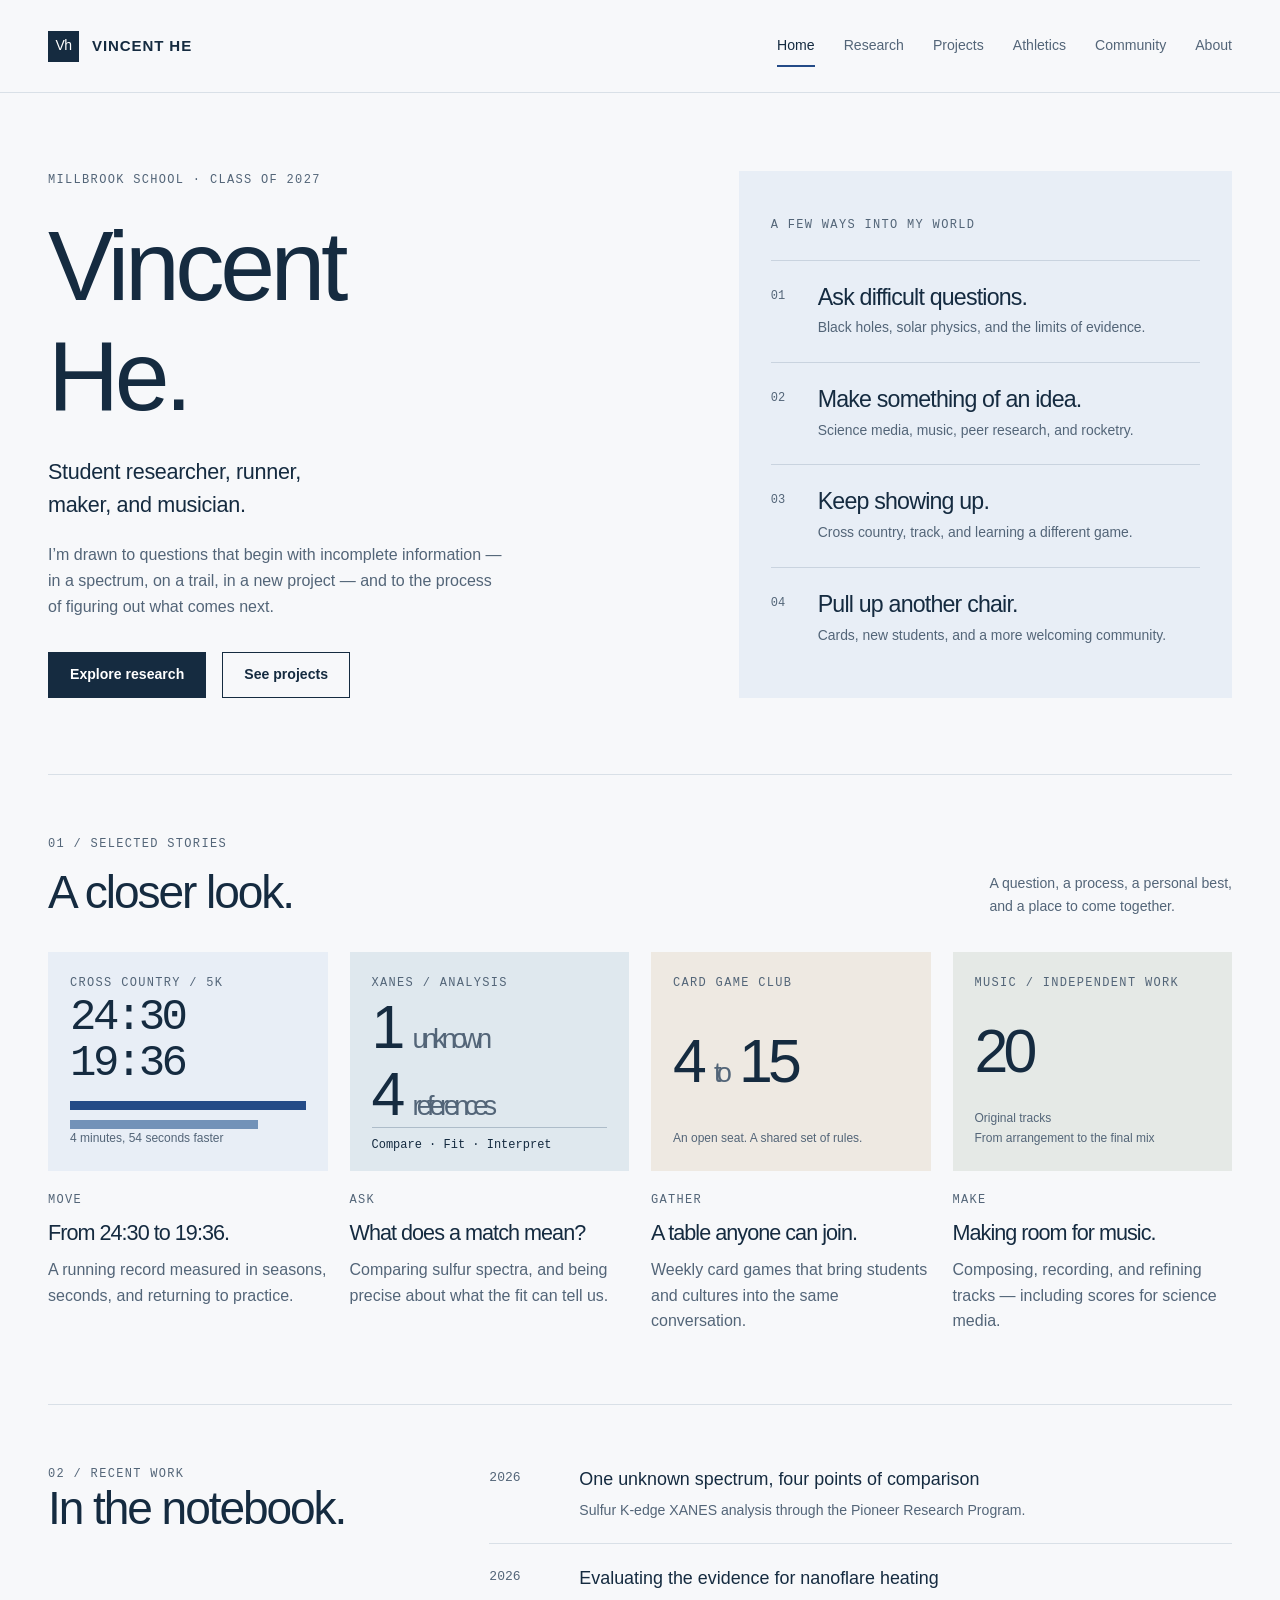
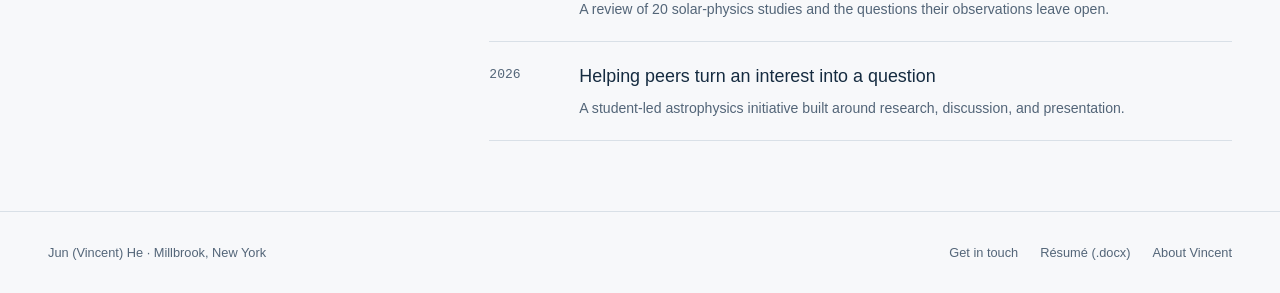
==== index.html @ 15435266 "Publish Vincent He personal website" ====
<!doctype html>
<html lang="en"><head><meta charset="utf-8"><meta name="viewport" content="width=device-width,initial-scale=1"><title>Vincent He — Research, Projects &amp; Life</title><meta name="description" content="Student researcher, runner, maker, and musician at Millbrook School. Explore Vincent He’s research, projects, athletics, and community."><meta name="theme-color" content="#152b40"><meta property="og:type" content="website"><meta property="og:title" content="Vincent He — Research, Projects &amp; Life"><meta property="og:description" content="Student researcher, runner, maker, and musician at Millbrook School. Explore Vincent He’s research, projects, athletics, and community."><meta name="twitter:card" content="summary"><meta name="twitter:title" content="Vincent He — Research, Projects &amp; Life"><meta name="twitter:description" content="Student researcher, runner, maker, and musician at Millbrook School. Explore Vincent He’s research, projects, athletics, and community."><link rel="icon" type="image/svg+xml" href="data:image/svg+xml,%3Csvg xmlns='http://www.w3.org/2000/svg' viewBox='0 0 32 32'%3E%3Crect width='32' height='32' fill='%23152b40'/%3E%3Cpath d='M7 8l9 17 9-17h-4l-5 10-5-10z' fill='%23fff'/%3E%3C/svg%3E"><link rel="stylesheet" href="assets/style.css"><script src="assets/main.js" defer></script></head>
<body><a class="skip" href="#main">Skip to content</a><header class="site-header"><div class="wrap header-inner"><a class="brand" href="index.html" aria-label="Vincent He home"><span class="brand-mark" aria-hidden="true">Vh</span>VINCENT HE</a><button class="menu-toggle" aria-expanded="false" aria-controls="navigation">Menu</button><nav id="navigation" class="nav" aria-label="Main navigation"><a href="index.html" aria-current="page">Home</a><a href="research.html">Research</a><a href="projects.html">Projects</a><a href="athletics.html">Athletics</a><a href="community.html">Community</a><a href="about.html">About</a></nav></div></header>
<main id="main" class="wrap"><section class="hero"><div><p class="eyebrow">Millbrook School · Class of 2027</p><h1>Vincent <span>He.</span></h1><p class="intro"><strong>Student researcher, runner,<br>maker, and musician.</strong></p><p class="hero-note">I’m drawn to questions that begin with incomplete information — in a spectrum, on a trail, in a new project — and to the process of figuring out what comes next.</p><div class="actions"><a class="button primary" href="research.html">Explore research</a><a class="button secondary" href="projects.html">See projects</a></div></div><div class="field-index"><p class="eyebrow">A few ways into my world</p><a class="index-row" href="research.html"><span class="index-number">01</span><div><div class="index-title">Ask difficult questions.</div><p class="index-sub">Black holes, solar physics, and the limits of evidence.</p></div></a><a class="index-row" href="projects.html"><span class="index-number">02</span><div><div class="index-title">Make something of an idea.</div><p class="index-sub">Science media, music, peer research, and rocketry.</p></div></a><a class="index-row" href="athletics.html"><span class="index-number">03</span><div><div class="index-title">Keep showing up.</div><p class="index-sub">Cross country, track, and learning a different game.</p></div></a><a class="index-row" href="community.html"><span class="index-number">04</span><div><div class="index-title">Pull up another chair.</div><p class="index-sub">Cards, new students, and a more welcoming community.</p></div></a></div></section>

<section class="section"><div class="section-head"><div><p class="eyebrow">01 / Selected stories</p><h2>A closer look.</h2></div><p class="section-note">A question, a process, a personal best,<br>and a place to come together.</p></div>
<div class="stories">
<a class="story" href="athletics.html#cross-country"><div class="story-art" aria-hidden="true"><p class="eyebrow">Cross country / 5K</p><div><div class="big">24:30<br>19:36</div><div class="mini-bars"><div></div><div></div></div></div><span class="small">4 minutes, 54 seconds faster</span></div><p class="eyebrow">Move</p><h3>From 24:30 to 19:36.</h3><p>A running record measured in seasons, seconds, and returning to practice.</p></a>
<a class="story" href="research-xanes.html"><div class="story-art" aria-hidden="true"><p class="eyebrow">XANES / Analysis</p><div class="fraction">1 <span>unknown</span><br>4 <span>references</span></div><span class="artifact-tag">Compare · Fit · Interpret</span></div><p class="eyebrow">Ask</p><h3>What does a match mean?</h3><p>Comparing sulfur spectra, and being precise about what the fit can tell us.</p></a>
<a class="story" href="community.html#card-club"><div class="story-art" aria-hidden="true"><p class="eyebrow">Card game club</p><div class="fraction">4 <span>to</span> 15</div><span class="small">An open seat. A shared set of rules.</span></div><p class="eyebrow">Gather</p><h3>A table anyone can join.</h3><p>Weekly card games that bring students and cultures into the same conversation.</p></a>
<a class="story" href="projects.html#music"><div class="story-art" aria-hidden="true"><p class="eyebrow">Music / Independent work</p><div class="fraction">20</div><span class="small">Original tracks<br>From arrangement to the final mix</span></div><p class="eyebrow">Make</p><h3>Making room for music.</h3><p>Composing, recording, and refining tracks — including scores for science media.</p></a></div></section>

<section class="section notes"><div><p class="eyebrow">02 / Recent work</p><h2>In the notebook.</h2></div>
<div class="note-list"><div class="note-row"><time>2026</time><div><a href="research-xanes.html">One unknown spectrum, four points of comparison</a><p>Sulfur K-edge XANES analysis through the Pioneer Research Program.</p></div></div><div class="note-row"><time>2026</time><div><a href="research-solar.html">Evaluating the evidence for nanoflare heating</a><p>A review of 20 solar-physics studies and the questions their observations leave open.</p></div></div><div class="note-row"><time>2026</time><div><a href="projects.html#research-lab">Helping peers turn an interest into a question</a><p>A student-led astrophysics initiative built around research, discussion, and presentation.</p></div></div></div></section>
</main><footer class="site-footer"><div class="wrap footer-inner"><span>Jun (Vincent) He · Millbrook, New York</span><div class="footer-links"><a href="mailto:vincenthejun@gmail.com">Get in touch</a><a href="assets/vincent-he-resume.docx" download>Résumé (.docx)</a><a href="about.html">About Vincent</a></div></div></footer></body></html>
---- assets/style.css ----
@charset "UTF-8";
:root{--paper:#f7f8fa;--white:#fff;--ink:#152b40;--muted:#536578;--line:#d9e0e7;--blue:#244b87;--tint:#e8eef6;--accent:#ac5a35;--sans:Inter,-apple-system,BlinkMacSystemFont,"Segoe UI",sans-serif;--mono:"SFMono-Regular",Consolas,"Liberation Mono",monospace}
*{box-sizing:border-box}html{scroll-behavior:smooth;scroll-padding-top:100px}body{margin:0;background:var(--paper);color:var(--ink);font-family:var(--sans);font-size:16px;line-height:1.65;-webkit-font-smoothing:antialiased}a{color:inherit;text-underline-offset:5px}a:hover{color:var(--blue)}button{font:inherit}a,button{-webkit-tap-highlight-color:transparent}a:focus-visible,button:focus-visible,summary:focus-visible{outline:3px solid #326abe;outline-offset:5px}h1,h2,h3,p{margin:0}h1,h2,h3{line-height:1.12;font-weight:500;letter-spacing:-.045em}h1{font-size:clamp(3.4rem,7.7vw,7.1rem)}h2{font-size:clamp(2rem,3.6vw,3.4rem)}h3{font-size:1.6rem;line-height:1.25}p+p{margin-top:1.2rem}img,svg{max-width:100%}::selection{background:#c8daf0}.wrap{width:min(1240px,calc(100% - 96px));margin:auto}.skip{position:absolute;top:-70px;left:20px;z-index:20;background:white;padding:12px}.skip:focus{top:10px}.site-header{border-bottom:1px solid var(--line);background:var(--paper);position:relative;z-index:10}.header-inner{display:flex;align-items:center;justify-content:space-between;min-height:92px;gap:30px}.brand{text-decoration:none;display:flex;align-items:center;gap:13px;font-weight:650;font-size:.94rem;letter-spacing:.06em}.brand-mark{height:31px;width:31px;display:grid;place-items:center;color:white;background:var(--ink);font-size:14px;letter-spacing:-.04em;font-weight:500}.nav{display:flex;align-items:center;gap:29px}.nav a{text-decoration:none;font-size:.88rem;color:var(--muted);padding:10px 0;position:relative}.nav a[aria-current=page]{color:var(--ink)}.nav a[aria-current=page]:after{content:"";position:absolute;left:0;right:0;bottom:1px;height:2px;background:var(--blue)}.menu-toggle{display:none;padding:8px 14px;background:transparent;border:1px solid var(--line);border-radius:0}.eyebrow{font-family:var(--mono);font-size:.75rem;letter-spacing:.11em;text-transform:uppercase;color:var(--muted);line-height:1.5}.hero{display:grid;grid-template-columns:1.23fr 1fr;gap:84px;padding:78px 0 76px;align-items:center}.hero h1{margin:22px 0 23px}.hero h1 span{display:block}.hero .intro{font-size:1.35rem;line-height:1.55;max-width:470px;color:var(--muted);letter-spacing:-.015em}.hero .intro strong{color:var(--ink);font-weight:500}.hero-note{max-width:455px;margin-top:20px;color:var(--muted)}.actions{display:flex;flex-wrap:wrap;align-items:center;gap:16px;margin-top:31px}.button{display:inline-flex;align-items:center;justify-content:center;min-height:46px;padding:10px 21px;text-decoration:none;font-size:.88rem;font-weight:550;border:1px solid var(--ink);transition:background .18s,color .18s}.button.primary{background:var(--ink);color:white}.button.primary:hover{background:var(--blue);border-color:var(--blue)}.button.secondary:hover{background:var(--tint)}.field-index{background:var(--tint);padding:28px 32px 12px;align-self:stretch;display:flex;flex-direction:column;justify-content:center;position:relative}.field-index>.eyebrow{margin-bottom:26px}.index-row{display:grid;grid-template-columns:30px 1fr;gap:17px;padding:23px 0;border-top:1px solid #c9d3df;text-decoration:none}.index-number{font:12px var(--mono);padding-top:5px;color:var(--muted)}.index-title{font-size:1.45rem;letter-spacing:-.035em;line-height:1.2}.index-sub{font-size:.87rem;line-height:1.55;margin-top:6px;color:var(--muted)}.index-row:hover .index-title{text-decoration:underline;text-underline-offset:5px}.section{padding:60px 0 70px;border-top:1px solid var(--line)}.section-head{display:flex;justify-content:space-between;gap:32px;align-items:end;margin-bottom:34px}.section-head .eyebrow{margin-bottom:14px}.section-note{font-size:.88rem;max-width:275px;color:var(--muted)}.stories{display:grid;grid-template-columns:repeat(4,1fr);gap:22px}.story{text-decoration:none}.story-art{background:var(--tint);aspect-ratio:1.28;display:flex;flex-direction:column;justify-content:space-between;padding:22px;margin-bottom:20px;overflow:hidden}.story:nth-child(2) .story-art{background:#dfe8ee}.story:nth-child(3) .story-art{background:#eee9e2}.story:nth-child(4) .story-art{background:#e5e9e6}.story .eyebrow{font-size:.75rem}.story h3{font-size:1.35rem;margin:10px 0}.story p{font-size:1rem;color:var(--muted);line-height:1.6}.story:hover h3{text-decoration:underline;text-underline-offset:5px}.story-art .big{font-family:var(--mono);font-size:2.75rem;line-height:1.05;letter-spacing:-.08em}.story-art .small{font-size:.75rem;color:var(--muted)}.mini-bars{display:grid;gap:10px;font:12px var(--mono);margin-top:14px}.mini-bars div{background:var(--blue);height:9px}.mini-bars div:last-child{background:#7292b8;width:80%}.signal-labels{display:flex;justify-content:space-between;font:11px var(--mono)}.signal-line{height:64px;margin:10px 0;display:flex;align-items:center;justify-content:space-between;gap:10px}.signal-line span{width:14px;background:#90a8bd;height:22px}.signal-line span:nth-child(2){height:43px}.signal-line span:nth-child(3){height:64px;background:var(--blue)}.signal-line span:nth-child(4){height:35px}.signal-line span:nth-child(5){height:15px}.artifact-tag{font:12px var(--mono);border-top:1px solid #adbcc9;padding-top:10px}.story-art .fraction{font-size:3.8rem;line-height:1.1;letter-spacing:-.08em}.story-art .fraction span{font-size:1.7rem;color:var(--muted)}.notes{display:grid;grid-template-columns:1fr 2fr;gap:70px}.note-list{display:grid}.note-row{display:grid;grid-template-columns:70px 1fr;gap:20px;padding:20px 0;border-bottom:1px solid var(--line)}.note-row:first-child{padding-top:0}.note-row time{font:13px var(--mono);color:var(--muted);padding-top:5px}.note-row a{text-decoration:none;font-size:1.12rem}.note-row a:hover{text-decoration:underline}.note-row p{font-size:.88rem;color:var(--muted);margin-top:5px}.site-footer{border-top:1px solid var(--line);padding:30px 0}.footer-inner{display:flex;justify-content:space-between;gap:20px;align-items:center;font-size:.8rem;color:var(--muted)}.footer-inner a{text-decoration:none}.footer-links{display:flex;gap:22px}.page-hero{padding:74px 0 57px;max-width:920px}.page-hero h1{font-size:clamp(3rem,6vw,5.75rem);margin:18px 0 25px}.page-hero .lead{font-size:1.3rem;line-height:1.6;color:var(--muted);max-width:760px}.lead a{color:var(--ink)}.research-list{border-top:1px solid var(--line)}.research-item{display:grid;grid-template-columns:90px 1fr 290px;gap:25px;padding:44px 0;border-bottom:1px solid var(--line)}.research-item>.eyebrow{padding-top:7px}.research-item h2{font-size:2rem;line-height:1.2;margin:10px 0 15px}.research-item h2 a{text-decoration:none}.research-item h2 a:hover{text-decoration:underline}.research-item p{color:var(--muted);max-width:610px}.research-meta{background:var(--tint);padding:23px;display:flex;flex-direction:column;justify-content:space-between;gap:25px}.research-meta strong{font-size:1.7rem;font-weight:500;letter-spacing:-.04em}.research-meta p{font-size:.83rem;margin-top:5px}.text-link{font-size:.87rem;display:inline-block;margin-top:19px;font-weight:550}.label-row{display:flex;flex-wrap:wrap;gap:9px 18px;font:12px var(--mono);color:var(--muted)}.callout{padding:30px 0;display:grid;grid-template-columns:1fr 2fr;gap:70px}.callout p{color:var(--muted)}.page-bottom{padding:55px 0 70px}.project-section{display:grid;grid-template-columns:250px 1fr;gap:70px;padding:56px 0;border-top:1px solid var(--line)}.project-aside h2{font-size:2.25rem;line-height:1.15;margin-top:15px}.project-aside p{color:var(--muted);font-size:.86rem;margin-top:20px}.project-body>.lead{font-size:1.2rem;color:var(--muted);line-height:1.6;max-width:740px}.stats{display:grid;grid-template-columns:repeat(3,1fr);gap:25px;margin:34px 0}.stat{border-top:1px solid var(--line);padding-top:20px}.stat strong{font:2.6rem var(--mono);letter-spacing:-.07em;display:block;line-height:1.2}.stat span{display:block;color:var(--muted);font-size:.84rem;margin-top:9px}.content-grid{display:grid;grid-template-columns:1fr 1fr;gap:28px;margin-top:30px}.content-block{padding-top:23px;border-top:1px solid var(--line)}.content-block h3{font-size:1.2rem;margin-bottom:13px}.content-block p{color:var(--muted);font-size:1rem}.module-list{counter-reset:modules;display:grid;gap:0;margin:30px 0 0;padding:0;list-style:none}.module-list li{counter-increment:modules;display:flex;gap:24px;padding:17px 0;border-bottom:1px solid var(--line)}.module-list li:before{content:"0" counter(modules);font:12px var(--mono);color:var(--muted);padding-top:5px}.module-list span{font-size:.95rem}.athletics-feature{background:var(--tint);padding:38px;margin:35px 0}.performance-title{display:flex;justify-content:space-between;gap:25px;margin-bottom:34px}.performance-title .gain{font:1.2rem var(--mono);color:var(--blue)}.performance-row{display:grid;grid-template-columns:110px 1fr 85px;align-items:center;gap:20px;margin:25px 0}.performance-row .bar{height:31px;background:#9baec3}.performance-row:last-of-type .bar{background:var(--blue);width:80%}.performance-row strong{font:1.4rem var(--mono)}.performance-row span{font-size:.84rem;color:var(--muted)}.chart-caption{font-size:.8rem;color:var(--muted);margin-top:27px}.milestones{display:grid;grid-template-columns:1fr 1fr;gap:40px;margin-top:28px}.milestones h3{font-size:1.1rem;margin-bottom:10px}.milestones p{color:var(--muted);font-size:1rem}.wide-number{font:4.4rem var(--mono);letter-spacing:-.08em;margin:30px 0 5px;line-height:1.1}.wide-number small{font:1rem var(--sans);letter-spacing:0;color:var(--muted)}.about-layout{display:grid;grid-template-columns:1.6fr 1fr;gap:90px;padding-bottom:65px}.about-text{font-size:1.15rem;line-height:1.8}.about-aside{background:var(--tint);padding:32px;align-self:start}.about-aside h2{font-size:1.5rem;margin:15px 0 22px}.about-aside p{font-size:.9rem;color:var(--muted)}.about-aside a{overflow-wrap:anywhere}.about-aside .button{margin-top:20px}.learning-grid{display:grid;grid-template-columns:1fr 1fr;gap:70px;margin-top:30px}.learning-grid h3{font-size:1.4rem;margin:12px 0}.learning-grid p{color:var(--muted)}.breadcrumbs{display:flex;gap:10px;color:var(--muted);font-size:.85rem;margin-bottom:28px}.detail-hero{padding:48px 0 44px}.detail-hero h1{font-size:clamp(2.8rem,5.4vw,4.9rem);max-width:1000px;margin:22px 0}.detail-hero .lead{font-size:1.3rem;max-width:820px;line-height:1.55;color:var(--muted)}.detail-layout{display:grid;grid-template-columns:220px 1fr;gap:80px;border-top:1px solid var(--line);padding:40px 0 65px}.detail-aside{align-self:start;position:sticky;top:35px}.detail-aside p{font-size:.84rem;color:var(--muted);margin:10px 0 28px}.detail-aside strong{font-weight:500;color:var(--ink)}.detail-section{padding:30px 0;border-bottom:1px solid var(--line)}.detail-section:first-child{padding-top:0}.detail-section h2{font-size:1.75rem;letter-spacing:-.03em;margin:10px 0 22px}.detail-section p,.detail-section li{color:var(--muted);font-size:1rem;line-height:1.75}.detail-section ul{padding-left:22px;margin-bottom:0}.detail-section li+li{margin-top:8px}.limitation{background:var(--tint);padding:28px;margin:30px 0}.limitation h2{font-size:1.6rem;margin:0 0 15px}.limitation p{color:var(--ink)}.workflow{display:grid;grid-template-columns:repeat(3,1fr);gap:1px;background:var(--line);border:1px solid var(--line);margin:28px 0 18px;list-style:none;padding:0;counter-reset:workflow}.workflow li{background:var(--paper);padding:22px;font-size:.9rem;counter-increment:workflow;min-height:120px;margin:0!important;line-height:1.5}.workflow li:before{content:"0" counter(workflow);font:12px var(--mono);display:block;margin-bottom:13px;color:var(--blue)}.diagram-caption{font-size:.8rem!important;color:var(--muted)}.comparison{width:100%;border-collapse:collapse;margin:24px 0;text-align:left}.comparison th,.comparison td{font-size:.9rem;line-height:1.65;padding:17px 16px;border-bottom:1px solid var(--line);vertical-align:top}.comparison th{font-weight:550;background:var(--tint);color:var(--ink)}.comparison td{color:var(--muted)}.comparison th:first-child,.comparison td:first-child{width:30%}.acceptance{font-size:.85rem!important;margin-top:19px;color:var(--muted)}.next-links{display:flex;flex-wrap:wrap;gap:25px;justify-content:space-between;padding:25px 0 0}.next-links a{font-size:.85rem}.error-page{padding:110px 0;min-height:60vh}.error-page h1{margin:20px 0}.error-page p{color:var(--muted)}
@media(min-width:1450px){.hero{gap:120px}}
@media(max-width:1050px){.wrap{width:calc(100% - 64px)}.nav{gap:18px}.hero{gap:40px}.field-index{padding:23px 25px 7px}.research-item{grid-template-columns:45px 1fr 220px}.project-section{grid-template-columns:210px 1fr;gap:40px}.story-art{padding:17px}.story-art .big{font-size:2.2rem}.about-layout{gap:50px}.detail-layout{gap:45px}.story-art .fraction{font-size:3.2rem}}
@media(max-width:800px){.wrap{width:calc(100% - 44px)}.header-inner{min-height:76px;flex-wrap:wrap;gap:0}.menu-toggle{display:block}.nav{display:none;width:100%;padding:16px 0 23px;gap:5px 24px;flex-wrap:wrap}.nav.open{display:flex}.nav a{font-size:1rem}.hero{grid-template-columns:1fr;gap:40px;padding:48px 0}.hero h1 span{display:inline}.hero h1{font-size:clamp(4rem,11.8vw,6.4rem)}.hero .intro,.hero-note{max-width:610px}.field-index{padding:25px 28px 12px}.field-index>.eyebrow{margin-bottom:18px}.index-row{padding:20px 0}.stories{grid-template-columns:repeat(2,1fr);gap:35px 23px}.story-art{aspect-ratio:1.4;padding:23px}.story-art .big{font-size:3rem}.story-art .fraction{font-size:4rem}.section{padding:43px 0 48px}.notes,.callout{grid-template-columns:1fr;gap:30px}.research-item{grid-template-columns:40px 1fr}.research-meta{grid-column:2;flex-direction:row;align-items:center}.research-meta .text-link{margin-top:0}.page-hero{padding:48px 0 42px}.project-section{grid-template-columns:1fr;gap:30px;padding:42px 0}.project-aside h2{font-size:2.5rem}.project-aside p{margin-top:12px}.stats{gap:20px}.about-layout{grid-template-columns:1fr;gap:35px}.about-aside{max-width:600px;width:100%}.detail-layout{grid-template-columns:1fr;gap:20px}.detail-aside{position:static;display:grid;grid-template-columns:1fr 1fr;gap:25px}.detail-aside p{margin-bottom:0}.detail-aside .text-link{margin-top:10px}.learning-grid{gap:35px}.footer-inner{align-items:flex-start;flex-direction:column;gap:12px}.section-head{align-items:start}.section-note{max-width:210px}.workflow{grid-template-columns:repeat(2,1fr)}}
@media(max-width:480px){.wrap{width:calc(100% - 36px)}.hero h1{font-size:4.15rem;letter-spacing:-.065em;line-height:1.02}.hero .intro{font-size:1.18rem}.hero-note{font-size:.95rem}.actions{gap:11px}.button{padding:10px 15px}.section-head{flex-direction:column;gap:18px}.section-note{max-width:100%}.story-art{padding:18px;aspect-ratio:1.1}.story-art .big{font-size:2.1rem}.story-art .fraction{font-size:3rem}.story-art .fraction span{font-size:1.2rem}.stories{gap:30px 17px}.story h3{font-size:1.13rem}.story p{font-size:1rem}.story-art .eyebrow{font-size:.75rem}.story-art .small{font-size:.75rem}.artifact-tag{font-size:.75rem}.index-title{font-size:1.3rem}.research-item{grid-template-columns:1fr;gap:15px}.research-meta{grid-column:1}.research-item h2{font-size:1.75rem}.research-meta strong{font-size:1.5rem}.page-hero h1{font-size:3.15rem}.page-hero .lead{font-size:1.13rem}.stats{grid-template-columns:1fr 1fr;gap:22px}.stats .stat:last-child:nth-child(odd){grid-column:1 / -1}.stat strong{font-size:2.3rem}.content-grid,.milestones,.learning-grid{grid-template-columns:1fr;gap:24px}.athletics-feature{padding:24px 18px}.performance-title{flex-direction:column;gap:12px}.performance-row{grid-template-columns:58px 1fr 62px;gap:12px}.performance-row strong{font-size:1.15rem}.performance-row span{font-size:.75rem}.performance-row .bar{height:25px}.wide-number{font-size:3.6rem}.detail-hero h1{font-size:2.7rem}.detail-hero .lead{font-size:1.14rem}.detail-aside{grid-template-columns:1fr;gap:20px}.detail-aside p{margin-top:6px}.workflow li{padding:16px;min-height:120px;font-size:.85rem}.comparison th,.comparison td{padding:12px 10px;font-size:.82rem}.comparison th:first-child,.comparison td:first-child{width:35%}.note-row{grid-template-columns:50px 1fr}.about-text{font-size:1.06rem}.brand{font-size:.87rem}.field-index{padding:22px}.about-aside{padding:25px}.limitation{padding:22px}}
@media(prefers-reduced-motion:reduce){html{scroll-behavior:auto}*{transition:none!important}}
@media print{.site-header,.site-footer,.actions,.next-links,.menu-toggle,.skip{display:none!important}.wrap{width:100%;margin:0}.hero,.page-hero,.detail-hero{padding:0 0 20px}.detail-layout,.project-section,.about-layout{display:block}.detail-aside{position:static}.section,.project-section{break-inside:avoid}body{background:white;font-size:11pt}.story-art{max-height:130px}a{text-decoration:none}.detail-section{break-inside:avoid}}

@media(max-width:360px){.stories{grid-template-columns:1fr}.story-art{aspect-ratio:1.6}.story-art .big{font-size:2.6rem}.hero h1{font-size:3.7rem}.footer-links{gap:12px;flex-wrap:wrap}}
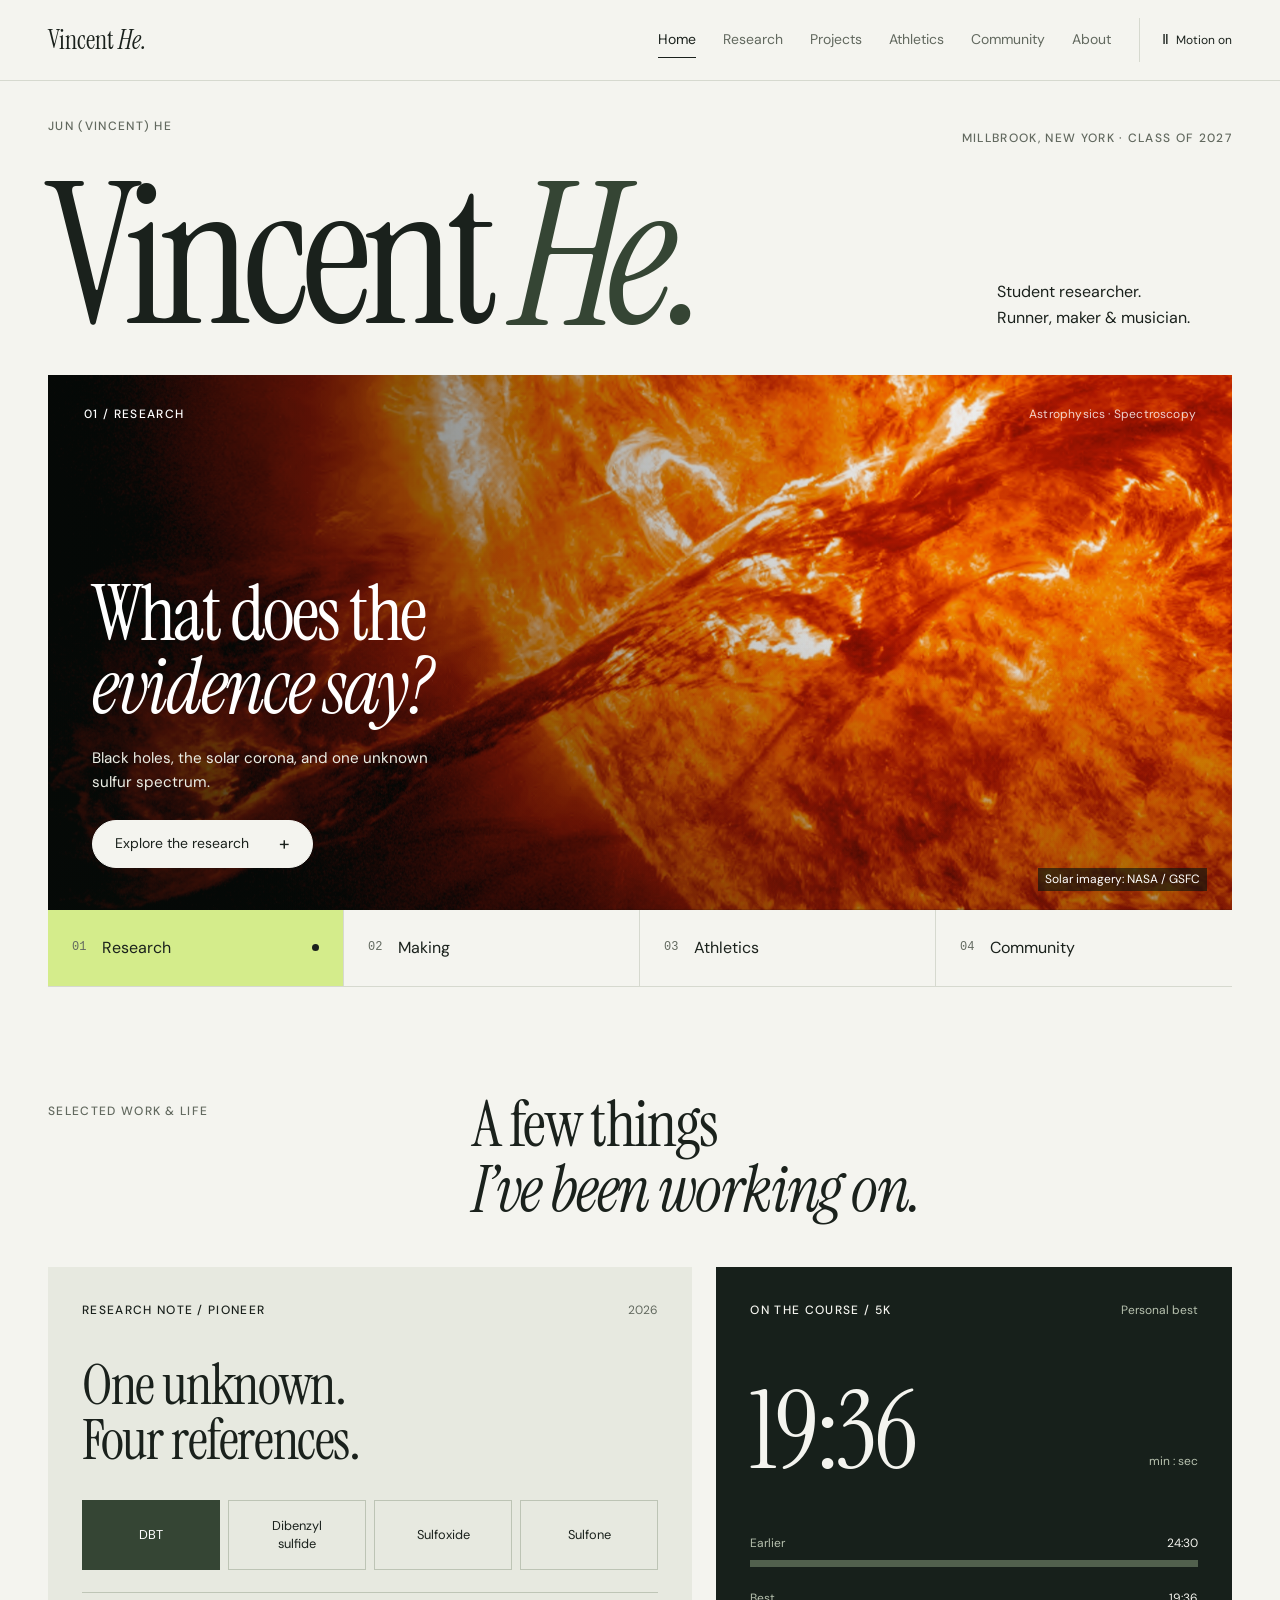
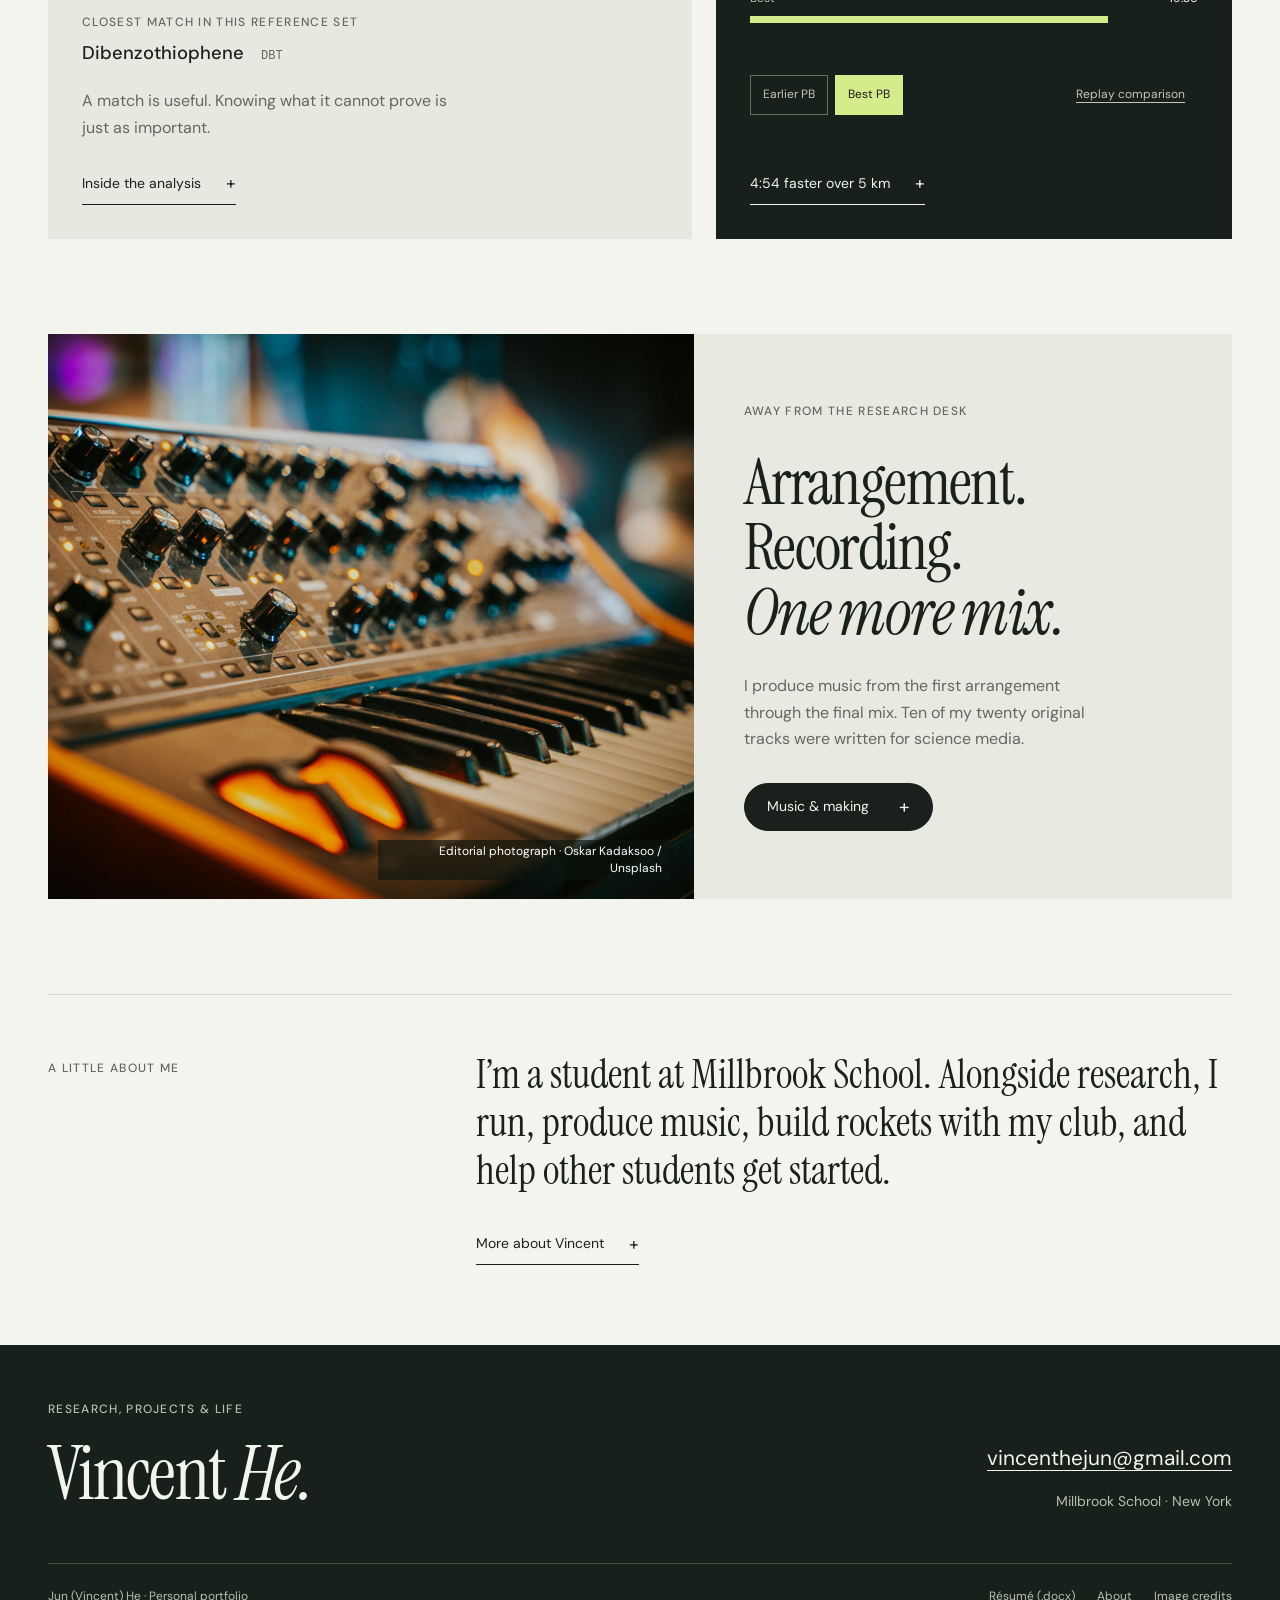
==== commit 305473e5: "Redesign portfolio with editorial imagery and interactive storytelling" ====
--- a/index.html
+++ b/index.html
@@ -1,15 +1,49 @@
 <!doctype html>
-<html lang="en"><head><meta charset="utf-8"><meta name="viewport" content="width=device-width,initial-scale=1"><title>Vincent He — Research, Projects &amp; Life</title><meta name="description" content="Student researcher, runner, maker, and musician at Millbrook School. Explore Vincent He’s research, projects, athletics, and community."><meta name="theme-color" content="#152b40"><meta property="og:type" content="website"><meta property="og:title" content="Vincent He — Research, Projects &amp; Life"><meta property="og:description" content="Student researcher, runner, maker, and musician at Millbrook School. Explore Vincent He’s research, projects, athletics, and community."><meta name="twitter:card" content="summary"><meta name="twitter:title" content="Vincent He — Research, Projects &amp; Life"><meta name="twitter:description" content="Student researcher, runner, maker, and musician at Millbrook School. Explore Vincent He’s research, projects, athletics, and community."><link rel="icon" type="image/svg+xml" href="data:image/svg+xml,%3Csvg xmlns='http://www.w3.org/2000/svg' viewBox='0 0 32 32'%3E%3Crect width='32' height='32' fill='%23152b40'/%3E%3Cpath d='M7 8l9 17 9-17h-4l-5 10-5-10z' fill='%23fff'/%3E%3C/svg%3E"><link rel="stylesheet" href="assets/style.css"><script src="assets/main.js" defer></script></head>
-<body><a class="skip" href="#main">Skip to content</a><header class="site-header"><div class="wrap header-inner"><a class="brand" href="index.html" aria-label="Vincent He home"><span class="brand-mark" aria-hidden="true">Vh</span>VINCENT HE</a><button class="menu-toggle" aria-expanded="false" aria-controls="navigation">Menu</button><nav id="navigation" class="nav" aria-label="Main navigation"><a href="index.html" aria-current="page">Home</a><a href="research.html">Research</a><a href="projects.html">Projects</a><a href="athletics.html">Athletics</a><a href="community.html">Community</a><a href="about.html">About</a></nav></div></header>
-<main id="main" class="wrap"><section class="hero"><div><p class="eyebrow">Millbrook School · Class of 2027</p><h1>Vincent <span>He.</span></h1><p class="intro"><strong>Student researcher, runner,<br>maker, and musician.</strong></p><p class="hero-note">I’m drawn to questions that begin with incomplete information — in a spectrum, on a trail, in a new project — and to the process of figuring out what comes next.</p><div class="actions"><a class="button primary" href="research.html">Explore research</a><a class="button secondary" href="projects.html">See projects</a></div></div><div class="field-index"><p class="eyebrow">A few ways into my world</p><a class="index-row" href="research.html"><span class="index-number">01</span><div><div class="index-title">Ask difficult questions.</div><p class="index-sub">Black holes, solar physics, and the limits of evidence.</p></div></a><a class="index-row" href="projects.html"><span class="index-number">02</span><div><div class="index-title">Make something of an idea.</div><p class="index-sub">Science media, music, peer research, and rocketry.</p></div></a><a class="index-row" href="athletics.html"><span class="index-number">03</span><div><div class="index-title">Keep showing up.</div><p class="index-sub">Cross country, track, and learning a different game.</p></div></a><a class="index-row" href="community.html"><span class="index-number">04</span><div><div class="index-title">Pull up another chair.</div><p class="index-sub">Cards, new students, and a more welcoming community.</p></div></a></div></section>
+<html lang="en"><head><meta charset="utf-8"><link rel="canonical" href="https://yuhuiwang0801.github.io/vincent-he-website/"><meta property="og:url" content="https://yuhuiwang0801.github.io/vincent-he-website/"><meta name="viewport" content="width=device-width,initial-scale=1"><title>Vincent He — Research, Projects &amp; Life</title><meta name="description" content="Student researcher, runner, maker, and musician at Millbrook School. Explore Vincent He’s research, projects, athletics, and community."><meta name="theme-color" content="#17201b"><meta property="og:type" content="website"><meta property="og:title" content="Vincent He — Research, Projects &amp; Life"><meta property="og:description" content="Student researcher, runner, maker, and musician at Millbrook School. Explore Vincent He’s research, projects, athletics, and community."><meta name="twitter:card" content="summary"><meta name="twitter:title" content="Vincent He — Research, Projects &amp; Life"><meta name="twitter:description" content="Student researcher, runner, maker, and musician at Millbrook School. Explore Vincent He’s research, projects, athletics, and community."><link rel="icon" type="image/svg+xml" href="data:image/svg+xml,%3Csvg xmlns='http://www.w3.org/2000/svg' viewBox='0 0 32 32'%3E%3Crect width='32' height='32' fill='%2317201b'/%3E%3Cpath d='M7 8l9 17 9-17h-4l-5 10-5-10z' fill='%23fff'/%3E%3C/svg%3E"><link rel="stylesheet" href="assets/style.css?v=00e280c7973a"><noscript><style>.nav{display:flex}.menu-toggle,.motion-toggle,.world-tabs,.pb-controls,.club-controls,.process-tabs{display:none}.world-panel[hidden]{display:block!important;position:relative;min-height:440px}.world-panel:first-child{position:relative;min-height:440px}.world-stage{height:auto}.process-display [hidden]{display:block!important}</style></noscript><script src="assets/main.js?v=9a8ac84bf089" defer></script></head>
+<body class="page-index"><a class="skip" href="#main">Skip to content</a><header class="site-header"><div class="wrap header-inner"><a class="brand" href="index.html" aria-label="Vincent He home">Vincent <span class="brand-mark">He.</span></a><nav id="navigation" class="nav" aria-label="Main navigation"><a href="index.html" aria-current="page">Home</a><a href="research.html">Research</a><a href="projects.html">Projects</a><a href="athletics.html">Athletics</a><a href="community.html">Community</a><a href="about.html">About</a></nav><div class="header-controls"><button class="motion-toggle" aria-pressed="true" aria-label="Motion"><span class="motion-icon" aria-hidden="true">Ⅱ</span>Motion on</button><button class="menu-toggle" aria-expanded="false" aria-controls="navigation">Menu</button></div></div><div class="scroll-progress" aria-hidden="true"></div></header>
+<main id="main" class="wrap"><section class="intro-heading">
+  <div class="intro-top"><p class="eyebrow">Jun (Vincent) He</p><p class="eyebrow">Millbrook, New York · Class of 2027</p></div>
+  <div class="name-row"><h1>Vincent <em>He.</em></h1><p>Student researcher.<br> Runner, maker &amp; musician.</p></div>
+</section>
+<section class="world-switcher" data-tabs aria-label="Explore Vincent’s work and life">
+  <div class="world-tabs" role="tablist" aria-label="Four parts of my life">
+    <button id="tab-research" role="tab" aria-controls="world-research" aria-selected="true" tabindex="0"><span>01</span> Research <span class="tab-dot" aria-hidden="true"></span></button>
+    <button id="tab-making" role="tab" aria-controls="world-making" aria-selected="false" tabindex="-1"><span>02</span> Making <span class="tab-dot" aria-hidden="true"></span></button>
+    <button id="tab-athletics" role="tab" aria-controls="world-athletics" aria-selected="false" tabindex="-1"><span>03</span> Athletics <span class="tab-dot" aria-hidden="true"></span></button>
+    <button id="tab-community" role="tab" aria-controls="world-community" aria-selected="false" tabindex="-1"><span>04</span> Community <span class="tab-dot" aria-hidden="true"></span></button>
+  </div>
+  <div class="world-stage">
+    <div class="world-panel research-world" id="world-research" role="tabpanel" aria-labelledby="tab-research" data-panel>
+      <img class="stage-image" src="assets/images/sun.jpg" alt="A solar filament erupts from the Sun in an extreme-ultraviolet image from NASA’s Solar Dynamics Observatory." width="1692" height="1342" fetchpriority="high">
+      <div class="image-shade"></div><div class="stage-top"><span class="eyebrow">01 / Research</span><span class="stage-location">Astrophysics · Spectroscopy</span></div>
+      <div class="stage-copy"><h2>What does the<br><em>evidence say?</em></h2><p>Black holes, the solar corona, and one unknown sulfur spectrum.</p><a class="pill light" href="research.html">Explore the research <span aria-hidden="true">+</span></a></div>
+      <a class="image-credit" href="https://svs.gsfc.nasa.gov/11095/" target="_blank" rel="noopener noreferrer">Solar imagery: NASA / GSFC</a>
+    </div>
+    <div class="world-panel making-world" id="world-making" role="tabpanel" aria-labelledby="tab-making" data-panel hidden>
+      <img class="stage-image" src="assets/images/music.jpg" alt="Close-up of a synthesizer’s controls; editorial photograph, not Vincent’s equipment." width="1800" height="1200" loading="lazy"><div class="image-shade"></div>
+      <div class="stage-top"><span class="eyebrow">02 / Making</span><span class="stage-location">Science media · Music · Rocketry</span></div>
+      <div class="stage-copy"><h2>An idea.<br><em>Then a first take.</em></h2><p>Twenty original tracks. Science in pictures and sound. A rocket revised after testing.</p><a class="pill light" href="projects.html">Explore the projects <span aria-hidden="true">+</span></a></div><span class="image-credit">Editorial photograph · Oskar Kadaksoo / Unsplash</span>
+    </div>
+    <div class="world-panel athletics-world" id="world-athletics" role="tabpanel" aria-labelledby="tab-athletics" data-panel hidden>
+      <img class="stage-image" src="assets/images/trail.jpg" alt="A gravel trail through a green forest; editorial photograph, not a documented training location." width="1800" height="1200" loading="lazy"><div class="image-shade"></div>
+      <div class="stage-top"><span class="eyebrow">03 / Athletics</span><span class="stage-location">Cross country · Track · Squash</span></div>
+      <div class="stage-copy"><h2>24:30.<br><em>Then 19:36.</em></h2><p>Two 5K personal bests, with 4 minutes and 54 seconds between them.</p><a class="pill light" href="athletics.html">Meet the runner <span aria-hidden="true">+</span></a></div><span class="image-credit">Editorial photograph · Cole Freeman / Unsplash</span>
+    </div>
+    <div class="world-panel community-world" id="world-community" role="tabpanel" aria-labelledby="tab-community" data-panel hidden>
+      <div class="stage-top"><span class="eyebrow">04 / Community</span><span class="stage-location">A game is an easy introduction.</span></div>
+      <div class="member-visual" aria-label="Card Game Club grew from four to fifteen members"><div class="member-grid" data-members="15" aria-hidden="true"></div><p><span>4 members</span><span>15 members</span></p></div>
+      <div class="stage-copy"><h2>Room for<br><em>one more.</em></h2><p>Card games, campus tours, and helping new students find their footing.</p><a class="pill dark" href="community.html">Meet the community <span aria-hidden="true">+</span></a></div>
+    </div>
+  </div>
 
-<section class="section"><div class="section-head"><div><p class="eyebrow">01 / Selected stories</p><h2>A closer look.</h2></div><p class="section-note">A question, a process, a personal best,<br>and a place to come together.</p></div>
-<div class="stories">
-<a class="story" href="athletics.html#cross-country"><div class="story-art" aria-hidden="true"><p class="eyebrow">Cross country / 5K</p><div><div class="big">24:30<br>19:36</div><div class="mini-bars"><div></div><div></div></div></div><span class="small">4 minutes, 54 seconds faster</span></div><p class="eyebrow">Move</p><h3>From 24:30 to 19:36.</h3><p>A running record measured in seasons, seconds, and returning to practice.</p></a>
-<a class="story" href="research-xanes.html"><div class="story-art" aria-hidden="true"><p class="eyebrow">XANES / Analysis</p><div class="fraction">1 <span>unknown</span><br>4 <span>references</span></div><span class="artifact-tag">Compare · Fit · Interpret</span></div><p class="eyebrow">Ask</p><h3>What does a match mean?</h3><p>Comparing sulfur spectra, and being precise about what the fit can tell us.</p></a>
-<a class="story" href="community.html#card-club"><div class="story-art" aria-hidden="true"><p class="eyebrow">Card game club</p><div class="fraction">4 <span>to</span> 15</div><span class="small">An open seat. A shared set of rules.</span></div><p class="eyebrow">Gather</p><h3>A table anyone can join.</h3><p>Weekly card games that bring students and cultures into the same conversation.</p></a>
-<a class="story" href="projects.html#music"><div class="story-art" aria-hidden="true"><p class="eyebrow">Music / Independent work</p><div class="fraction">20</div><span class="small">Original tracks<br>From arrangement to the final mix</span></div><p class="eyebrow">Make</p><h3>Making room for music.</h3><p>Composing, recording, and refining tracks — including scores for science media.</p></a></div></section>
-
-<section class="section notes"><div><p class="eyebrow">02 / Recent work</p><h2>In the notebook.</h2></div>
-<div class="note-list"><div class="note-row"><time>2026</time><div><a href="research-xanes.html">One unknown spectrum, four points of comparison</a><p>Sulfur K-edge XANES analysis through the Pioneer Research Program.</p></div></div><div class="note-row"><time>2026</time><div><a href="research-solar.html">Evaluating the evidence for nanoflare heating</a><p>A review of 20 solar-physics studies and the questions their observations leave open.</p></div></div><div class="note-row"><time>2026</time><div><a href="projects.html#research-lab">Helping peers turn an interest into a question</a><p>A student-led astrophysics initiative built around research, discussion, and presentation.</p></div></div></div></section>
-</main><footer class="site-footer"><div class="wrap footer-inner"><span>Jun (Vincent) He · Millbrook, New York</span><div class="footer-links"><a href="mailto:vincenthejun@gmail.com">Get in touch</a><a href="assets/vincent-he-resume.docx" download>Résumé (.docx)</a><a href="about.html">About Vincent</a></div></div></footer></body></html>+</section>
+<section class="focus-section">
+  <div class="section-heading" data-reveal><p class="eyebrow">Selected work &amp; life</p><h2>A few things<br><em>I’ve been working on.</em></h2></div>
+  <div class="focus-grid">
+    <article class="spectrum-feature" data-reveal><div class="feature-top"><p class="eyebrow">Research note / Pioneer</p><span class="tiny-tag">2026</span></div><h3>One unknown.<br>Four references.</h3><div class="reference-set" aria-label="Four reference compounds"><span>DBT</span><span>Dibenzyl<br>sulfide</span><span>Sulfoxide</span><span>Sulfone</span></div><div class="fit-result"><span class="eyebrow">Closest match in this reference set</span><strong>Dibenzothiophene <span>DBT</span></strong></div><p>A match is useful. Knowing what it cannot prove is just as important.</p><a class="text-link" href="research-xanes.html">Inside the analysis <span aria-hidden="true">+</span></a></article>
+    <article class="pb-card" data-pb data-reveal><div class="feature-top"><p class="eyebrow">On the course / 5K</p><span class="tiny-tag">Personal best</span></div><div class="pb-display"><span data-pb-time>19:36</span><span class="pb-unit">min : sec</span></div><div class="pb-bars"><div><span>Earlier <b>24:30</b></span><i style="--length:100%"></i></div><div><span>Best <b>19:36</b></span><i style="--length:80%"></i></div></div><div class="pb-controls" role="group" aria-label="Compare 5K personal bests"><button data-pb-select="earlier" aria-pressed="false">Earlier PB</button><button data-pb-select="best" aria-pressed="true">Best PB</button><button data-pb-replay>Replay comparison</button></div><a class="text-link" href="athletics.html">4:54 faster over 5 km <span aria-hidden="true">+</span></a></article>
+  </div>
+</section>
+<section class="making-feature" data-reveal><div class="making-image"><img src="assets/images/music.jpg" alt="Synthesizer controls, an editorial image by Oskar Kadaksoo." width="1800" height="1200" loading="lazy"><span class="image-credit">Editorial photograph · Oskar Kadaksoo / Unsplash</span></div><div class="making-copy"><p class="eyebrow">Away from the research desk</p><h2>Arrangement.<br>Recording.<br><em>One more mix.</em></h2><p>I produce music from the first arrangement through the final mix. Ten of my twenty original tracks were written for science media.</p><a class="pill dark" href="projects.html#music">Music &amp; making <span aria-hidden="true">+</span></a></div></section>
+<section class="home-note" data-reveal><span class="eyebrow">A little about me</span><p>I’m a student at Millbrook School. Alongside research, I run, produce music, build rockets with my club, and help other students get started.</p><a class="text-link" href="about.html">More about Vincent <span aria-hidden="true">+</span></a></section>
+</main><footer class="site-footer"><div class="wrap"><div class="footer-main"><div><p class="eyebrow">Research, projects &amp; life</p><h2>Vincent <em>He.</em></h2></div><div class="footer-contact"><a href="mailto:vincenthejun@gmail.com">vincenthejun@gmail.com</a><p>Millbrook School · New York</p></div></div><div class="footer-inner"><span>Jun (Vincent) He · Personal portfolio</span><div class="footer-links"><a href="assets/vincent-he-resume.docx" download>Résumé (.docx)</a><a href="about.html">About</a><a href="about.html#image-credits">Image credits</a></div></div></div></footer></body></html>
--- a/assets/style.css
+++ b/assets/style.css
@@ -1,11 +1,23 @@
-@charset "UTF-8";
-:root{--paper:#f7f8fa;--white:#fff;--ink:#152b40;--muted:#536578;--line:#d9e0e7;--blue:#244b87;--tint:#e8eef6;--accent:#ac5a35;--sans:Inter,-apple-system,BlinkMacSystemFont,"Segoe UI",sans-serif;--mono:"SFMono-Regular",Consolas,"Liberation Mono",monospace}
-*{box-sizing:border-box}html{scroll-behavior:smooth;scroll-padding-top:100px}body{margin:0;background:var(--paper);color:var(--ink);font-family:var(--sans);font-size:16px;line-height:1.65;-webkit-font-smoothing:antialiased}a{color:inherit;text-underline-offset:5px}a:hover{color:var(--blue)}button{font:inherit}a,button{-webkit-tap-highlight-color:transparent}a:focus-visible,button:focus-visible,summary:focus-visible{outline:3px solid #326abe;outline-offset:5px}h1,h2,h3,p{margin:0}h1,h2,h3{line-height:1.12;font-weight:500;letter-spacing:-.045em}h1{font-size:clamp(3.4rem,7.7vw,7.1rem)}h2{font-size:clamp(2rem,3.6vw,3.4rem)}h3{font-size:1.6rem;line-height:1.25}p+p{margin-top:1.2rem}img,svg{max-width:100%}::selection{background:#c8daf0}.wrap{width:min(1240px,calc(100% - 96px));margin:auto}.skip{position:absolute;top:-70px;left:20px;z-index:20;background:white;padding:12px}.skip:focus{top:10px}.site-header{border-bottom:1px solid var(--line);background:var(--paper);position:relative;z-index:10}.header-inner{display:flex;align-items:center;justify-content:space-between;min-height:92px;gap:30px}.brand{text-decoration:none;display:flex;align-items:center;gap:13px;font-weight:650;font-size:.94rem;letter-spacing:.06em}.brand-mark{height:31px;width:31px;display:grid;place-items:center;color:white;background:var(--ink);font-size:14px;letter-spacing:-.04em;font-weight:500}.nav{display:flex;align-items:center;gap:29px}.nav a{text-decoration:none;font-size:.88rem;color:var(--muted);padding:10px 0;position:relative}.nav a[aria-current=page]{color:var(--ink)}.nav a[aria-current=page]:after{content:"";position:absolute;left:0;right:0;bottom:1px;height:2px;background:var(--blue)}.menu-toggle{display:none;padding:8px 14px;background:transparent;border:1px solid var(--line);border-radius:0}.eyebrow{font-family:var(--mono);font-size:.75rem;letter-spacing:.11em;text-transform:uppercase;color:var(--muted);line-height:1.5}.hero{display:grid;grid-template-columns:1.23fr 1fr;gap:84px;padding:78px 0 76px;align-items:center}.hero h1{margin:22px 0 23px}.hero h1 span{display:block}.hero .intro{font-size:1.35rem;line-height:1.55;max-width:470px;color:var(--muted);letter-spacing:-.015em}.hero .intro strong{color:var(--ink);font-weight:500}.hero-note{max-width:455px;margin-top:20px;color:var(--muted)}.actions{display:flex;flex-wrap:wrap;align-items:center;gap:16px;margin-top:31px}.button{display:inline-flex;align-items:center;justify-content:center;min-height:46px;padding:10px 21px;text-decoration:none;font-size:.88rem;font-weight:550;border:1px solid var(--ink);transition:background .18s,color .18s}.button.primary{background:var(--ink);color:white}.button.primary:hover{background:var(--blue);border-color:var(--blue)}.button.secondary:hover{background:var(--tint)}.field-index{background:var(--tint);padding:28px 32px 12px;align-self:stretch;display:flex;flex-direction:column;justify-content:center;position:relative}.field-index>.eyebrow{margin-bottom:26px}.index-row{display:grid;grid-template-columns:30px 1fr;gap:17px;padding:23px 0;border-top:1px solid #c9d3df;text-decoration:none}.index-number{font:12px var(--mono);padding-top:5px;color:var(--muted)}.index-title{font-size:1.45rem;letter-spacing:-.035em;line-height:1.2}.index-sub{font-size:.87rem;line-height:1.55;margin-top:6px;color:var(--muted)}.index-row:hover .index-title{text-decoration:underline;text-underline-offset:5px}.section{padding:60px 0 70px;border-top:1px solid var(--line)}.section-head{display:flex;justify-content:space-between;gap:32px;align-items:end;margin-bottom:34px}.section-head .eyebrow{margin-bottom:14px}.section-note{font-size:.88rem;max-width:275px;color:var(--muted)}.stories{display:grid;grid-template-columns:repeat(4,1fr);gap:22px}.story{text-decoration:none}.story-art{background:var(--tint);aspect-ratio:1.28;display:flex;flex-direction:column;justify-content:space-between;padding:22px;margin-bottom:20px;overflow:hidden}.story:nth-child(2) .story-art{background:#dfe8ee}.story:nth-child(3) .story-art{background:#eee9e2}.story:nth-child(4) .story-art{background:#e5e9e6}.story .eyebrow{font-size:.75rem}.story h3{font-size:1.35rem;margin:10px 0}.story p{font-size:1rem;color:var(--muted);line-height:1.6}.story:hover h3{text-decoration:underline;text-underline-offset:5px}.story-art .big{font-family:var(--mono);font-size:2.75rem;line-height:1.05;letter-spacing:-.08em}.story-art .small{font-size:.75rem;color:var(--muted)}.mini-bars{display:grid;gap:10px;font:12px var(--mono);margin-top:14px}.mini-bars div{background:var(--blue);height:9px}.mini-bars div:last-child{background:#7292b8;width:80%}.signal-labels{display:flex;justify-content:space-between;font:11px var(--mono)}.signal-line{height:64px;margin:10px 0;display:flex;align-items:center;justify-content:space-between;gap:10px}.signal-line span{width:14px;background:#90a8bd;height:22px}.signal-line span:nth-child(2){height:43px}.signal-line span:nth-child(3){height:64px;background:var(--blue)}.signal-line span:nth-child(4){height:35px}.signal-line span:nth-child(5){height:15px}.artifact-tag{font:12px var(--mono);border-top:1px solid #adbcc9;padding-top:10px}.story-art .fraction{font-size:3.8rem;line-height:1.1;letter-spacing:-.08em}.story-art .fraction span{font-size:1.7rem;color:var(--muted)}.notes{display:grid;grid-template-columns:1fr 2fr;gap:70px}.note-list{display:grid}.note-row{display:grid;grid-template-columns:70px 1fr;gap:20px;padding:20px 0;border-bottom:1px solid var(--line)}.note-row:first-child{padding-top:0}.note-row time{font:13px var(--mono);color:var(--muted);padding-top:5px}.note-row a{text-decoration:none;font-size:1.12rem}.note-row a:hover{text-decoration:underline}.note-row p{font-size:.88rem;color:var(--muted);margin-top:5px}.site-footer{border-top:1px solid var(--line);padding:30px 0}.footer-inner{display:flex;justify-content:space-between;gap:20px;align-items:center;font-size:.8rem;color:var(--muted)}.footer-inner a{text-decoration:none}.footer-links{display:flex;gap:22px}.page-hero{padding:74px 0 57px;max-width:920px}.page-hero h1{font-size:clamp(3rem,6vw,5.75rem);margin:18px 0 25px}.page-hero .lead{font-size:1.3rem;line-height:1.6;color:var(--muted);max-width:760px}.lead a{color:var(--ink)}.research-list{border-top:1px solid var(--line)}.research-item{display:grid;grid-template-columns:90px 1fr 290px;gap:25px;padding:44px 0;border-bottom:1px solid var(--line)}.research-item>.eyebrow{padding-top:7px}.research-item h2{font-size:2rem;line-height:1.2;margin:10px 0 15px}.research-item h2 a{text-decoration:none}.research-item h2 a:hover{text-decoration:underline}.research-item p{color:var(--muted);max-width:610px}.research-meta{background:var(--tint);padding:23px;display:flex;flex-direction:column;justify-content:space-between;gap:25px}.research-meta strong{font-size:1.7rem;font-weight:500;letter-spacing:-.04em}.research-meta p{font-size:.83rem;margin-top:5px}.text-link{font-size:.87rem;display:inline-block;margin-top:19px;font-weight:550}.label-row{display:flex;flex-wrap:wrap;gap:9px 18px;font:12px var(--mono);color:var(--muted)}.callout{padding:30px 0;display:grid;grid-template-columns:1fr 2fr;gap:70px}.callout p{color:var(--muted)}.page-bottom{padding:55px 0 70px}.project-section{display:grid;grid-template-columns:250px 1fr;gap:70px;padding:56px 0;border-top:1px solid var(--line)}.project-aside h2{font-size:2.25rem;line-height:1.15;margin-top:15px}.project-aside p{color:var(--muted);font-size:.86rem;margin-top:20px}.project-body>.lead{font-size:1.2rem;color:var(--muted);line-height:1.6;max-width:740px}.stats{display:grid;grid-template-columns:repeat(3,1fr);gap:25px;margin:34px 0}.stat{border-top:1px solid var(--line);padding-top:20px}.stat strong{font:2.6rem var(--mono);letter-spacing:-.07em;display:block;line-height:1.2}.stat span{display:block;color:var(--muted);font-size:.84rem;margin-top:9px}.content-grid{display:grid;grid-template-columns:1fr 1fr;gap:28px;margin-top:30px}.content-block{padding-top:23px;border-top:1px solid var(--line)}.content-block h3{font-size:1.2rem;margin-bottom:13px}.content-block p{color:var(--muted);font-size:1rem}.module-list{counter-reset:modules;display:grid;gap:0;margin:30px 0 0;padding:0;list-style:none}.module-list li{counter-increment:modules;display:flex;gap:24px;padding:17px 0;border-bottom:1px solid var(--line)}.module-list li:before{content:"0" counter(modules);font:12px var(--mono);color:var(--muted);padding-top:5px}.module-list span{font-size:.95rem}.athletics-feature{background:var(--tint);padding:38px;margin:35px 0}.performance-title{display:flex;justify-content:space-between;gap:25px;margin-bottom:34px}.performance-title .gain{font:1.2rem var(--mono);color:var(--blue)}.performance-row{display:grid;grid-template-columns:110px 1fr 85px;align-items:center;gap:20px;margin:25px 0}.performance-row .bar{height:31px;background:#9baec3}.performance-row:last-of-type .bar{background:var(--blue);width:80%}.performance-row strong{font:1.4rem var(--mono)}.performance-row span{font-size:.84rem;color:var(--muted)}.chart-caption{font-size:.8rem;color:var(--muted);margin-top:27px}.milestones{display:grid;grid-template-columns:1fr 1fr;gap:40px;margin-top:28px}.milestones h3{font-size:1.1rem;margin-bottom:10px}.milestones p{color:var(--muted);font-size:1rem}.wide-number{font:4.4rem var(--mono);letter-spacing:-.08em;margin:30px 0 5px;line-height:1.1}.wide-number small{font:1rem var(--sans);letter-spacing:0;color:var(--muted)}.about-layout{display:grid;grid-template-columns:1.6fr 1fr;gap:90px;padding-bottom:65px}.about-text{font-size:1.15rem;line-height:1.8}.about-aside{background:var(--tint);padding:32px;align-self:start}.about-aside h2{font-size:1.5rem;margin:15px 0 22px}.about-aside p{font-size:.9rem;color:var(--muted)}.about-aside a{overflow-wrap:anywhere}.about-aside .button{margin-top:20px}.learning-grid{display:grid;grid-template-columns:1fr 1fr;gap:70px;margin-top:30px}.learning-grid h3{font-size:1.4rem;margin:12px 0}.learning-grid p{color:var(--muted)}.breadcrumbs{display:flex;gap:10px;color:var(--muted);font-size:.85rem;margin-bottom:28px}.detail-hero{padding:48px 0 44px}.detail-hero h1{font-size:clamp(2.8rem,5.4vw,4.9rem);max-width:1000px;margin:22px 0}.detail-hero .lead{font-size:1.3rem;max-width:820px;line-height:1.55;color:var(--muted)}.detail-layout{display:grid;grid-template-columns:220px 1fr;gap:80px;border-top:1px solid var(--line);padding:40px 0 65px}.detail-aside{align-self:start;position:sticky;top:35px}.detail-aside p{font-size:.84rem;color:var(--muted);margin:10px 0 28px}.detail-aside strong{font-weight:500;color:var(--ink)}.detail-section{padding:30px 0;border-bottom:1px solid var(--line)}.detail-section:first-child{padding-top:0}.detail-section h2{font-size:1.75rem;letter-spacing:-.03em;margin:10px 0 22px}.detail-section p,.detail-section li{color:var(--muted);font-size:1rem;line-height:1.75}.detail-section ul{padding-left:22px;margin-bottom:0}.detail-section li+li{margin-top:8px}.limitation{background:var(--tint);padding:28px;margin:30px 0}.limitation h2{font-size:1.6rem;margin:0 0 15px}.limitation p{color:var(--ink)}.workflow{display:grid;grid-template-columns:repeat(3,1fr);gap:1px;background:var(--line);border:1px solid var(--line);margin:28px 0 18px;list-style:none;padding:0;counter-reset:workflow}.workflow li{background:var(--paper);padding:22px;font-size:.9rem;counter-increment:workflow;min-height:120px;margin:0!important;line-height:1.5}.workflow li:before{content:"0" counter(workflow);font:12px var(--mono);display:block;margin-bottom:13px;color:var(--blue)}.diagram-caption{font-size:.8rem!important;color:var(--muted)}.comparison{width:100%;border-collapse:collapse;margin:24px 0;text-align:left}.comparison th,.comparison td{font-size:.9rem;line-height:1.65;padding:17px 16px;border-bottom:1px solid var(--line);vertical-align:top}.comparison th{font-weight:550;background:var(--tint);color:var(--ink)}.comparison td{color:var(--muted)}.comparison th:first-child,.comparison td:first-child{width:30%}.acceptance{font-size:.85rem!important;margin-top:19px;color:var(--muted)}.next-links{display:flex;flex-wrap:wrap;gap:25px;justify-content:space-between;padding:25px 0 0}.next-links a{font-size:.85rem}.error-page{padding:110px 0;min-height:60vh}.error-page h1{margin:20px 0}.error-page p{color:var(--muted)}
-@media(min-width:1450px){.hero{gap:120px}}
-@media(max-width:1050px){.wrap{width:calc(100% - 64px)}.nav{gap:18px}.hero{gap:40px}.field-index{padding:23px 25px 7px}.research-item{grid-template-columns:45px 1fr 220px}.project-section{grid-template-columns:210px 1fr;gap:40px}.story-art{padding:17px}.story-art .big{font-size:2.2rem}.about-layout{gap:50px}.detail-layout{gap:45px}.story-art .fraction{font-size:3.2rem}}
-@media(max-width:800px){.wrap{width:calc(100% - 44px)}.header-inner{min-height:76px;flex-wrap:wrap;gap:0}.menu-toggle{display:block}.nav{display:none;width:100%;padding:16px 0 23px;gap:5px 24px;flex-wrap:wrap}.nav.open{display:flex}.nav a{font-size:1rem}.hero{grid-template-columns:1fr;gap:40px;padding:48px 0}.hero h1 span{display:inline}.hero h1{font-size:clamp(4rem,11.8vw,6.4rem)}.hero .intro,.hero-note{max-width:610px}.field-index{padding:25px 28px 12px}.field-index>.eyebrow{margin-bottom:18px}.index-row{padding:20px 0}.stories{grid-template-columns:repeat(2,1fr);gap:35px 23px}.story-art{aspect-ratio:1.4;padding:23px}.story-art .big{font-size:3rem}.story-art .fraction{font-size:4rem}.section{padding:43px 0 48px}.notes,.callout{grid-template-columns:1fr;gap:30px}.research-item{grid-template-columns:40px 1fr}.research-meta{grid-column:2;flex-direction:row;align-items:center}.research-meta .text-link{margin-top:0}.page-hero{padding:48px 0 42px}.project-section{grid-template-columns:1fr;gap:30px;padding:42px 0}.project-aside h2{font-size:2.5rem}.project-aside p{margin-top:12px}.stats{gap:20px}.about-layout{grid-template-columns:1fr;gap:35px}.about-aside{max-width:600px;width:100%}.detail-layout{grid-template-columns:1fr;gap:20px}.detail-aside{position:static;display:grid;grid-template-columns:1fr 1fr;gap:25px}.detail-aside p{margin-bottom:0}.detail-aside .text-link{margin-top:10px}.learning-grid{gap:35px}.footer-inner{align-items:flex-start;flex-direction:column;gap:12px}.section-head{align-items:start}.section-note{max-width:210px}.workflow{grid-template-columns:repeat(2,1fr)}}
-@media(max-width:480px){.wrap{width:calc(100% - 36px)}.hero h1{font-size:4.15rem;letter-spacing:-.065em;line-height:1.02}.hero .intro{font-size:1.18rem}.hero-note{font-size:.95rem}.actions{gap:11px}.button{padding:10px 15px}.section-head{flex-direction:column;gap:18px}.section-note{max-width:100%}.story-art{padding:18px;aspect-ratio:1.1}.story-art .big{font-size:2.1rem}.story-art .fraction{font-size:3rem}.story-art .fraction span{font-size:1.2rem}.stories{gap:30px 17px}.story h3{font-size:1.13rem}.story p{font-size:1rem}.story-art .eyebrow{font-size:.75rem}.story-art .small{font-size:.75rem}.artifact-tag{font-size:.75rem}.index-title{font-size:1.3rem}.research-item{grid-template-columns:1fr;gap:15px}.research-meta{grid-column:1}.research-item h2{font-size:1.75rem}.research-meta strong{font-size:1.5rem}.page-hero h1{font-size:3.15rem}.page-hero .lead{font-size:1.13rem}.stats{grid-template-columns:1fr 1fr;gap:22px}.stats .stat:last-child:nth-child(odd){grid-column:1 / -1}.stat strong{font-size:2.3rem}.content-grid,.milestones,.learning-grid{grid-template-columns:1fr;gap:24px}.athletics-feature{padding:24px 18px}.performance-title{flex-direction:column;gap:12px}.performance-row{grid-template-columns:58px 1fr 62px;gap:12px}.performance-row strong{font-size:1.15rem}.performance-row span{font-size:.75rem}.performance-row .bar{height:25px}.wide-number{font-size:3.6rem}.detail-hero h1{font-size:2.7rem}.detail-hero .lead{font-size:1.14rem}.detail-aside{grid-template-columns:1fr;gap:20px}.detail-aside p{margin-top:6px}.workflow li{padding:16px;min-height:120px;font-size:.85rem}.comparison th,.comparison td{padding:12px 10px;font-size:.82rem}.comparison th:first-child,.comparison td:first-child{width:35%}.note-row{grid-template-columns:50px 1fr}.about-text{font-size:1.06rem}.brand{font-size:.87rem}.field-index{padding:22px}.about-aside{padding:25px}.limitation{padding:22px}}
-@media(prefers-reduced-motion:reduce){html{scroll-behavior:auto}*{transition:none!important}}
-@media print{.site-header,.site-footer,.actions,.next-links,.menu-toggle,.skip{display:none!important}.wrap{width:100%;margin:0}.hero,.page-hero,.detail-hero{padding:0 0 20px}.detail-layout,.project-section,.about-layout{display:block}.detail-aside{position:static}.section,.project-section{break-inside:avoid}body{background:white;font-size:11pt}.story-art{max-height:130px}a{text-decoration:none}.detail-section{break-inside:avoid}}
+@font-face{font-family:DM Sans;src:url('fonts/dm-sans-400.ttf') format('truetype');font-style:normal;font-weight:400;font-display:swap}@font-face{font-family:DM Sans;src:url('fonts/dm-sans-500.ttf') format('truetype');font-style:normal;font-weight:500;font-display:swap}@font-face{font-family:DM Sans;src:url('fonts/dm-sans-600.ttf') format('truetype');font-style:normal;font-weight:600;font-display:swap}@font-face{font-family:Instrument Serif;src:url('fonts/instrument-serif-normal.ttf') format('truetype');font-style:normal;font-weight:400;font-display:swap}@font-face{font-family:Instrument Serif;src:url('fonts/instrument-serif-italic.ttf') format('truetype');font-style:italic;font-weight:400;font-display:swap}
+:root{--paper:#f4f4ef;--white:#fff;--ink:#1a211c;--muted:#62695f;--line:#d6d9cf;--accent:#d4ec8b;--green:#354534;--dark:#17201b;--serif:'Instrument Serif',Georgia,serif;--sans:'DM Sans',Arial,sans-serif;--mono:ui-monospace,SFMono-Regular,Consolas,monospace}
+*{box-sizing:border-box}html{scroll-behavior:smooth;scroll-padding-top:100px}body{margin:0;color:var(--ink);background:var(--paper);font-family:var(--sans);font-size:16px;line-height:1.65;-webkit-font-smoothing:antialiased}h1,h2,h3,p,figure{margin:0}h1,h2,h3{font-weight:400;line-height:1.02}h1,h2{font-family:var(--serif);letter-spacing:-.025em}h3{font-family:var(--sans);letter-spacing:-.035em}p+p{margin-top:1em}h2{font-size:clamp(2.75rem,5vw,5rem)}em{font-weight:400}a{color:inherit;text-underline-offset:5px;text-decoration-thickness:1px}button{font:inherit;color:inherit;cursor:pointer}img{display:block;width:100%;height:100%;object-fit:cover}button,a,input{touch-action:manipulation;-webkit-tap-highlight-color:transparent}a:focus-visible,button:focus-visible,summary:focus-visible{outline:2px solid #66843c;outline-offset:6px}button:disabled{cursor:default}::selection{background:var(--accent);color:var(--ink)}[hidden]{display:none!important}.wrap{width:min(1360px,calc(100% - 96px));margin:auto}.skip{position:fixed;top:-80px;left:20px;background:var(--white);padding:10px 20px;z-index:200}.skip:focus{top:10px}.site-header{position:sticky;top:0;background:rgba(244,244,239,.96);backdrop-filter:blur(16px);z-index:50;border-bottom:1px solid var(--line)}.header-inner{display:flex;align-items:center;min-height:80px;gap:28px}.brand{font:1.65rem var(--serif);text-decoration:none;white-space:nowrap;margin-right:auto}.brand-mark{font-style:italic}.nav{display:flex;align-items:center;gap:27px}.nav a{font-size:.875rem;text-decoration:none;color:var(--muted);padding:12px 0;position:relative;white-space:nowrap}.nav a:after{content:'';position:absolute;left:0;bottom:6px;width:100%;height:1px;background:var(--ink);transform:scaleX(0);transform-origin:left;transition:transform .25s}.nav a:hover:after,.nav a[aria-current=page]:after{transform:scaleX(1)}.nav a[aria-current=page]{color:var(--ink)}.header-controls{display:flex;gap:15px;align-items:center}.motion-toggle{background:none;border:0;border-left:1px solid var(--line);padding:8px 0 8px 22px;font-size:.75rem;min-height:44px;white-space:nowrap}.motion-icon{display:inline-block;margin-right:7px;font-size:.9rem}.menu-toggle{display:none;min-height:44px;background:none;border:0;padding:10px 5px;font-size:.875rem}.scroll-progress{position:absolute;bottom:-1px;left:0;height:2px;background:var(--green);width:100%;transform:scaleX(0);transform-origin:left;pointer-events:none}.eyebrow{text-transform:uppercase;font-size:.75rem;letter-spacing:.11em;line-height:1.5;font-weight:500}.intro-heading{padding:36px 0 35px}.intro-top{display:flex;justify-content:space-between;color:var(--muted)}.name-row{display:flex;align-items:flex-end;justify-content:space-between;gap:45px;margin-top:27px}.name-row h1{font-size:clamp(6rem,15.4vw,14rem);line-height:.84;white-space:nowrap;letter-spacing:-.045em}.name-row h1 em{color:var(--green)}.name-row>p{font-size:1rem;line-height:1.65;min-width:235px;padding-bottom:8px}.world-stage{position:relative;height:535px;overflow:hidden;background:#121513}.world-panel{position:absolute;inset:0;isolation:isolate;color:#fff}.stage-image{position:absolute;inset:0;z-index:-3;object-position:center 43%;will-change:transform}.research-world .stage-image{object-position:center 40%}.image-shade{position:absolute;inset:0;z-index:-2;background:linear-gradient(90deg,rgba(7,12,9,.72),rgba(7,12,9,.08) 72%),linear-gradient(0deg,rgba(7,12,9,.3),transparent 55%)}.stage-top{display:flex;justify-content:space-between;align-items:center;gap:25px;position:absolute;left:36px;right:36px;top:30px;z-index:2}.stage-top .eyebrow{font-size:.75rem}.stage-location{font-size:.75rem;letter-spacing:.015em;opacity:.8}.stage-copy{position:absolute;left:44px;bottom:42px;max-width:620px}.stage-copy h2{font-size:clamp(3.2rem,6vw,5.7rem);line-height:.96;letter-spacing:-.03em}.stage-copy>p{margin-top:21px;max-width:365px;font-size:.95rem;line-height:1.6;color:#ebeee5}.pill{display:inline-flex;align-items:center;justify-content:space-between;gap:30px;min-height:48px;border-radius:40px;padding:10px 22px;text-decoration:none;font-size:.875rem;border:1px solid currentColor;transition:background .25s,color .25s,transform .25s}.pill span{font-size:1.2rem;line-height:1}.pill.light{color:var(--ink);background:var(--paper);border-color:var(--paper)}.pill.dark{color:var(--paper);background:var(--ink);border-color:var(--ink)}.pill.outline{background:none}.pill:hover{transform:translateY(-2px)}.pill.dark:hover{background:#3a4b31}.pill.light:hover{background:var(--accent);border-color:var(--accent)}.stage-copy .pill{margin-top:25px}.image-credit{position:absolute;bottom:19px;right:25px;color:#fff9;font-size:.75rem;line-height:1.4;text-decoration:none;max-width:45%;text-align:right;z-index:3}.image-credit:hover{color:white}.world-tabs{display:grid;grid-template-columns:repeat(4,1fr);border-bottom:1px solid var(--line)}.world-tabs button{display:flex;align-items:center;gap:16px;padding:25px 24px;border:0;border-right:1px solid var(--line);background:none;text-align:left;font-size:1rem;position:relative;transition:background .25s}.world-tabs button:last-child{border-right:0}.world-tabs button>span:first-child{font-family:var(--mono);font-size:.75rem;color:var(--muted)}.world-tabs button[aria-selected=true]{background:var(--accent)}.tab-dot{margin-left:auto;width:7px;height:7px;border-radius:50%;background:currentColor;opacity:0;transition:opacity .25s}.world-tabs button[aria-selected=true] .tab-dot{opacity:1}.community-world{background:var(--accent);color:var(--ink)}.community-world .stage-copy>p{color:var(--green)}.member-visual{position:absolute;right:7%;top:23%;width:35%}.member-grid{display:grid;grid-template-columns:repeat(5,1fr);gap:17px}.member-grid i{display:block;aspect-ratio:1;border:1px solid #6a7b47;border-radius:50%;position:relative;background:rgba(48,66,28,.14);transition:background .55s,transform .55s,opacity .55s}.member-grid i:nth-child(-n+4){background:var(--ink);border-color:var(--ink)}.member-visual p{font-size:.75rem;display:flex;justify-content:space-between;margin-top:22px}.motion-on .world-switcher.in-view .world-panel:not([hidden]) .stage-image{animation:slow-pan 22s ease-in-out infinite alternate}.motion-on .world-panel:not([hidden]) .member-grid i{animation:member-arrive .6s both;animation-delay:calc(var(--i)*.055s)}@keyframes slow-pan{from{transform:scale(1.02) translate3d(0,0,0)}to{transform:scale(1.095) translate3d(-.7%,.6%,0)}}@keyframes member-arrive{from{opacity:0;transform:scale(.7)}to{opacity:1;transform:scale(1)}}
+.focus-section{padding:105px 0 95px}.section-heading{display:flex;justify-content:space-between;gap:40px;align-items:flex-start;margin-bottom:44px}.section-heading>.eyebrow{padding-top:10px;min-width:210px;color:var(--muted)}.section-heading h2{max-width:760px;flex:1}.focus-grid{display:grid;grid-template-columns:1.25fr 1fr;gap:24px}.spectrum-feature,.pb-card{padding:34px;min-height:480px}.spectrum-feature{background:#e7e9e0}.feature-top{display:flex;justify-content:space-between;gap:20px;align-items:center}.tiny-tag{font-size:.75rem;color:var(--muted)}.spectrum-feature h3{font:3.5rem/.98 var(--serif);margin-top:38px;letter-spacing:-.025em}.reference-set{display:grid;grid-template-columns:repeat(4,1fr);margin:32px 0 22px;gap:8px}.reference-set>span{display:flex;align-items:center;justify-content:center;min-height:70px;text-align:center;border:1px solid #bdc4b5;font-size:.8rem;line-height:1.45}.reference-set>span:first-child{background:var(--green);color:white;border-color:var(--green)}.fit-result{padding:20px 0;border-top:1px solid #bec5b6;display:grid;gap:7px}.fit-result .eyebrow{font-size:.75rem;color:var(--muted)}.fit-result strong{font-size:1.15rem;font-weight:500}.fit-result strong span{font-family:var(--mono);font-size:.75rem;margin-left:12px;color:var(--muted)}.spectrum-feature>p{color:var(--muted);max-width:390px;font-size:1rem}.text-link{display:inline-flex;align-items:center;justify-content:space-between;gap:25px;font-size:.875rem;text-decoration:none;border-bottom:1px solid currentColor;padding:7px 0;line-height:1.5}.text-link>span{font-size:1.1rem}.text-link:hover>span{transform:rotate(90deg)}.spectrum-feature .text-link,.pb-card .text-link{margin-top:22px}.pb-card{background:var(--dark);color:var(--paper);display:flex;flex-direction:column;justify-content:space-between}.pb-card .tiny-tag{color:#b6c0ae}.pb-display{padding:38px 0 30px;display:flex;justify-content:space-between;align-items:end;gap:14px}.pb-display [data-pb-time]{font-family:var(--serif);font-size:clamp(5rem,8.5vw,8rem);line-height:.85;letter-spacing:-.025em;font-variant-numeric:lining-nums tabular-nums}.pb-unit{font-size:.75rem;color:#b6c0ae;padding-bottom:5px}.pb-bars{display:grid;gap:22px}.pb-bars>div>span{display:flex;justify-content:space-between;font-size:.75rem;color:#b6c0ae;margin-bottom:7px}.pb-bars b{font-weight:400;color:var(--paper)}.pb-bars i{display:block;width:var(--length);height:7px;background:#51604d;transform-origin:left}.pb-bars>div:last-child i{background:var(--accent)}.pb-controls{display:flex;gap:7px;flex-wrap:wrap;margin-top:25px}.pb-controls button{background:none;color:#c0c7bb;border:1px solid #63705d;font-size:.75rem;padding:9px 12px;min-height:40px}.pb-controls button[aria-pressed=true]{background:var(--accent);border-color:var(--accent);color:var(--ink)}.pb-controls [data-pb-replay]{border-color:transparent;padding-left:0;margin-left:auto;text-decoration:underline;text-underline-offset:4px}.pb-card .text-link{align-self:flex-start}.making-feature{display:grid;grid-template-columns:1.2fr 1fr;min-height:565px;background:#e8e9e1;margin-bottom:95px}.making-image{position:relative;overflow:hidden;min-height:500px}.making-copy{padding:55px 50px;align-self:center}.making-copy .eyebrow{color:var(--muted);margin-bottom:30px}.making-copy h2{font-size:clamp(3.5rem,5vw,5rem)}.making-copy>p:not(.eyebrow){font-size:1rem;margin-top:28px;color:var(--muted);max-width:365px}.making-copy .pill{margin-top:30px}.home-note{display:grid;grid-template-columns:1fr 2fr;gap:10px 50px;padding:55px 0 80px;border-top:1px solid var(--line)}.home-note>.eyebrow{color:var(--muted);padding-top:9px}.home-note>p{font:2.5rem/1.2 var(--serif);max-width:850px}.home-note .text-link{grid-column:2;justify-self:start;margin-top:20px}.site-footer{background:var(--dark);color:var(--paper);padding:55px 0 26px}.footer-main{display:flex;justify-content:space-between;gap:40px;align-items:end;padding-bottom:50px}.footer-main h2{font-size:4.7rem}.footer-main .eyebrow{color:#b6c0ae;margin-bottom:18px}.footer-contact{text-align:right}.footer-contact>a{font-size:1.3rem;overflow-wrap:anywhere}.footer-contact p{font-size:.875rem;color:#b6c0ae;margin-top:14px}.footer-inner{border-top:1px solid #455041;padding-top:23px;display:flex;align-items:center;justify-content:space-between;gap:20px;font-size:.75rem;color:#b6c0ae}.footer-links{display:flex;gap:22px}.footer-links a{text-decoration:none}.page-hero{padding:66px 0 60px;max-width:1020px}.page-hero .eyebrow{color:var(--muted);margin-bottom:25px}.page-hero h1{font-size:clamp(4.5rem,9vw,8.5rem);line-height:.98}.page-hero .lead{font-size:1.15rem;line-height:1.65;color:var(--muted);max-width:630px;margin-top:28px}.page-intro{display:grid;grid-template-columns:1.3fr 1fr;align-items:end;gap:65px;padding:68px 0 58px}.page-intro .eyebrow{color:var(--muted);margin-bottom:25px}.page-intro h1{font-size:clamp(5rem,10vw,9rem);line-height:.92}.page-intro>.lead{font-size:1.05rem;line-height:1.7;max-width:470px;color:var(--muted)}.wide-image{height:430px;position:relative;overflow:hidden;margin-bottom:65px;background:var(--dark)}.wide-image .image-credit{max-width:80%}.wide-image img{object-position:center 48%}.project-section{display:grid;grid-template-columns:280px 1fr;gap:65px;padding:60px 0;border-top:1px solid var(--line)}.project-aside{position:sticky;top:110px;align-self:start}.project-aside>.eyebrow{color:var(--muted)}.project-aside h2{font-size:3.2rem;line-height:1.03;margin-top:20px}.project-aside p:not(.eyebrow){font-size:.875rem;color:var(--muted);margin-top:24px}.lead{font-size:1.15rem;line-height:1.65;color:var(--muted)}.stats{display:grid;grid-template-columns:repeat(3,1fr);gap:24px;margin:34px 0}.stat{border-top:1px solid var(--line);padding-top:20px}.stat strong{font:3.7rem/1 var(--serif);letter-spacing:-.035em;font-variant-numeric:lining-nums;display:block}.stat span{font-size:.875rem;color:var(--muted);display:block;margin-top:12px}.content-grid,.learning-grid,.milestones{display:grid;grid-template-columns:1fr 1fr;gap:30px;margin-top:30px}.content-block{padding-top:23px;border-top:1px solid var(--line)}.content-block h3,.milestones h3{font-size:1.15rem;line-height:1.35;margin-bottom:15px}.content-block p,.milestones p,.learning-grid p{font-size:1rem;line-height:1.7;color:var(--muted)}.learning-grid h3{font-size:1.4rem;margin:15px 0;line-height:1.3}.section{border-top:1px solid var(--line);padding:65px 0}.section-head{display:flex;align-items:end;justify-content:space-between;margin-bottom:30px;gap:40px}.section-head .eyebrow{color:var(--muted);margin-bottom:16px}.module-list{list-style:none;counter-reset:modules;margin:30px 0;padding:0;display:flex;flex-wrap:wrap;gap:12px}.module-list li{counter-increment:modules;display:flex;align-items:center;gap:15px;padding:16px 20px;background:#e7e9e0;font-size:.875rem}.module-list li:before{content:'0'counter(modules);font-size:.75rem;color:var(--muted)}.projects-intro-image{max-height:430px;object-position:center 60%}.project-accordion{border-top:1px solid var(--line)}.project-accordion details{border-bottom:1px solid var(--line)}.project-accordion summary{list-style:none;display:grid;grid-template-columns:60px 1fr 180px 35px;align-items:center;gap:20px;padding:32px 0;cursor:pointer}.project-accordion summary::-webkit-details-marker{display:none}.project-accordion summary .number{font: .75rem var(--mono);color:var(--muted)}.project-accordion summary h2{font-size:3.3rem}.project-accordion summary .sub{font-size:.875rem;color:var(--muted)}.project-accordion summary .expand{font:2rem var(--serif);transition:transform .25s;text-align:center}.project-accordion details[open] summary .expand{transform:rotate(45deg)}.accordion-content{padding:0 0 50px 80px;max-width:1070px}.project-accordion details[open] summary h2{font-style:italic}.project-accordion .lead{max-width:780px}.project-accordion .content-grid{margin-top:20px}.section-end{height:80px}.track-panel{background:var(--accent);padding:40px;margin:35px 0}.track-panel .eyebrow{color:var(--green)}.track-panel .wide-number{font:6.5rem/.9 var(--serif);margin:25px 0}.track-panel .wide-number small{font:1rem var(--sans);display:block;margin-top:15px}.athletics-lead{display:grid;grid-template-columns:1.2fr 1fr;margin-bottom:65px;min-height:530px}.athletics-lead .trail-frame{position:relative;min-height:530px;overflow:hidden}.athletics-lead .trail-frame>span{position:absolute;bottom:25px;left:30px;font:7rem/1 var(--serif);color:var(--paper)}.athletics-lead .pb-card{padding:35px}.pb-caption{font-size:.75rem;color:#b6c0ae;margin-top:16px}.athletic-footer{display:grid;grid-template-columns:1fr 1fr;gap:25px;margin:35px 0 85px}.athletic-tile{padding:40px;background:#e7e9e0}.athletic-tile .stat-number{font:7rem/.9 var(--serif);margin:35px 0 25px;letter-spacing:-.045em}.athletic-tile h2{font-size:3rem}.athletic-tile p:not(.eyebrow){font-size:1rem;color:var(--muted);margin-top:20px;max-width:440px}.athletic-tile:last-child{background:var(--green);color:var(--paper)}.athletic-tile:last-child p{color:#d8ded0}.community-hero{display:grid;grid-template-columns:1fr 1fr;background:var(--accent);gap:70px;padding:55px;align-items:center;margin-bottom:65px}.community-hero .member-grid{gap:16px}.community-hero h2{font-size:5rem}.community-hero .club-count{font:6.8rem/1 var(--serif);margin:20px 0;letter-spacing:-.04em}.club-count small{font:1rem var(--sans);letter-spacing:0;margin-left:15px}.club-controls{display:flex;gap:10px;margin-top:28px}.club-controls button{min-height:44px;border:1px solid var(--ink);background:none;padding:9px 17px;font-size:.875rem;border-radius:30px}.club-controls button[aria-pressed=true]{background:var(--ink);color:white}.community-hero [data-member-board="earlier"] i:nth-child(n+5){opacity:.16;transform:scale(.7)}.community-hero [data-member-board="best"] i{opacity:1;transform:scale(1)}.community-caption{display:flex;justify-content:space-between;font-size:.75rem;color:var(--green);margin-top:18px}.community-cards{display:grid;grid-template-columns:1.1fr 1fr;gap:25px;margin-bottom:75px}.community-card{padding:38px;background:#e7e9e0}.community-card h2{font-size:3.2rem;margin:25px 0}.community-card .large-fact{font:5.8rem/1 var(--serif);margin-bottom:18px}.community-card p:not(.eyebrow){color:var(--muted);font-size:1rem}.community-card .small-facts{display:flex;gap:35px;margin-top:30px}.small-facts strong{font-size:1.5rem;font-weight:500}.small-facts span{display:block;font-size:.8rem;color:var(--muted)}.about-layout{display:grid;grid-template-columns:1.5fr 1fr;gap:80px;padding:0 0 70px}.about-text{font-size:1.12rem;line-height:1.85}.about-text p:first-child:first-letter{font:5.8rem/.85 var(--serif);float:left;padding-right:12px;padding-top:10px}.about-aside{align-self:start;background:var(--accent);padding:35px;position:sticky;top:110px}.about-aside h2{font-size:3.2rem;margin:23px 0}.about-aside p{font-size:1rem}.about-aside a{overflow-wrap:anywhere}.about-aside .pill{margin-top:25px}.research-index{margin-bottom:80px}.research-card{display:grid;grid-template-columns:.85fr 1.15fr;min-height:400px;margin-bottom:30px;background:#e7e9e0}.research-card:nth-child(even){grid-template-columns:1.15fr .85fr}.research-card:nth-child(even) .research-card-art{order:2}.research-card-art{position:relative;min-height:390px;overflow:hidden;background:var(--dark);color:var(--paper);padding:35px;display:flex;flex-direction:column;justify-content:space-between}.research-card-art>img{position:absolute;inset:0;z-index:0;object-position:center 40%}.research-card-art>*:not(img){z-index:1}.research-card-art .art-number{font:8rem/.9 var(--serif);letter-spacing:-.025em}.research-card-art .art-number small{font:1rem var(--sans);display:block;margin-top:15px;letter-spacing:0}.research-card-art .art-footer{font-size:.75rem;display:flex;justify-content:space-between;gap:20px;color:#c7cebf}.research-card-art.solar-art:after{content:'';position:absolute;inset:0;background:linear-gradient(0deg,#0008,transparent 80%)}.research-card-art.solar-art .art-number{position:absolute;bottom:35px}.research-card-art.xanes-art{background:var(--accent);color:var(--ink)}.xanes-art .reference-set{margin:0}.xanes-art .art-footer{color:var(--green)}.blackhole-art .source-grid{display:grid;grid-template-columns:repeat(7,1fr);gap:8px;margin:20px 0}.source-grid i{height:95px;display:block;background:#647158}.source-grid i:nth-child(2n){background:#aab79b}.research-card-copy{padding:45px 50px;align-self:center}.research-card-copy .eyebrow{color:var(--muted);margin-bottom:20px}.research-card-copy h2{font-size:3.5rem;line-height:1.05}.research-card-copy>p:not(.eyebrow){font-size:1rem;color:var(--muted);margin-top:24px;max-width:550px}.research-card-copy .pill{margin-top:28px}.detail-hero{padding:42px 0 55px;max-width:1120px}.breadcrumbs{display:flex;gap:12px;font-size:.875rem;color:var(--muted);margin-bottom:48px}.detail-hero>.eyebrow{color:var(--muted);margin-bottom:24px}.detail-hero h1{font-size:clamp(3.5rem,6.8vw,6.5rem);line-height:1}.detail-hero .lead{max-width:800px;margin-top:30px}.detail-layout{display:grid;grid-template-columns:230px 1fr;gap:85px;border-top:1px solid var(--line);padding:45px 0 70px}.detail-aside{position:sticky;top:115px;align-self:start}.detail-aside .eyebrow{font-size:.75rem;color:var(--muted)}.detail-aside p:not(.eyebrow){font-size:.875rem;margin:10px 0 30px}.detail-aside strong{font-weight:500}.detail-aside .text-link{font-size:.8rem}.detail-section{padding:35px 0;border-bottom:1px solid var(--line)}.detail-section:first-child{padding-top:0}.detail-section h2{font-size:2.8rem;margin:16px 0 23px}.detail-section>.eyebrow{color:var(--muted)}.detail-section p,.detail-section li{font-size:1rem;color:var(--muted);line-height:1.8}.detail-section li+li{margin-top:12px}.detail-section ul{padding-left:20px}.limitation{background:var(--accent);padding:32px;margin-top:28px}.limitation h2{font-size:2.4rem;margin:0 0 15px}.limitation p{color:var(--ink)}.diagram-caption{font-size:.75rem!important;line-height:1.6!important;color:var(--muted);margin-top:15px}.acceptance{font-size:.875rem!important;margin-top:20px}.next-links{display:flex;justify-content:space-between;gap:20px;padding-top:30px;font-size:.875rem}.process-tabs{display:grid;grid-template-columns:1fr 1fr;gap:0;border:1px solid var(--line);margin-top:28px}.process-tabs button{display:flex;align-items:center;gap:16px;min-height:76px;text-align:left;padding:16px 20px;font-size:.875rem;line-height:1.4;border:0;border-bottom:1px solid var(--line);background:transparent}.process-tabs button:nth-child(2n+1){border-right:1px solid var(--line)}.process-tabs button:nth-last-child(-n+2){border-bottom:0}.process-tabs button span{font: .75rem var(--mono);color:var(--muted)}.process-tabs button[aria-selected=true]{background:var(--green);color:white}.process-tabs button[aria-selected=true] span{color:#c5cdbd}.process-display{background:#e7e9e0;padding:30px;min-height:190px}.process-display .step-number{font:3.5rem/1 var(--serif);color:var(--green)}.process-display h3{font-size:1.2rem;margin:16px 0 12px;line-height:1.3}.process-display p{font-size:1rem}.method-disclosure{margin-top:24px;border-top:1px solid var(--line);padding-top:18px}.method-disclosure summary{cursor:pointer;font-size:.875rem}.method-disclosure summary+ul{margin-top:20px}.visual-callout{display:grid;grid-template-columns:1fr 1fr;gap:30px;background:#e7e9e0;padding:34px;margin:0 0 35px}.visual-callout .big-value{font:5rem/.9 var(--serif)}.visual-callout .big-value small{font: .875rem var(--sans);display:block;margin-top:15px}.button{display:inline-flex;align-items:center;justify-content:center;border:1px solid currentColor;padding:12px 21px;text-decoration:none;border-radius:35px;font-size:.875rem;margin-top:15px;min-height:46px}.button.primary{background:var(--ink);color:white}.actions{display:flex;gap:15px}.error-page{min-height:60vh;padding:100px 0}.error-page h1{font-size:6rem;margin:25px 0}.error-page p{color:var(--muted)}.credits{font-size:.875rem;color:var(--muted);max-width:850px;padding:30px 0 70px}.credits details{border-top:1px solid var(--line);padding-top:18px}.credits summary{cursor:pointer}.credits p{margin-top:14px}.reveal-animate{animation:reveal-in .7s cubic-bezier(.22,1,.36,1) both}@keyframes reveal-in{from{opacity:0;transform:translateY(22px)}to{opacity:1;transform:translateY(0)}}
+@media(min-width:1600px){.world-stage{height:585px}.stage-copy h2{font-size:6rem}}
+@media(max-width:1100px){.wrap{width:calc(100% - 64px)}.nav{gap:20px}.header-inner{gap:20px}.motion-toggle{padding-left:15px}.name-row>p{min-width:190px;font-size:.875rem}.world-stage{height:500px}.member-visual{width:34%;right:5%;top:29%}.member-grid{gap:12px}.stage-copy h2{font-size:4.8rem}.stage-copy{max-width:56%;left:34px;bottom:40px}.world-tabs button{padding:22px 19px;gap:13px}.spectrum-feature,.pb-card{padding:28px}.spectrum-feature h3{font-size:3.2rem}.pb-display [data-pb-time]{font-size:7rem}.pb-unit{font-size:.7rem}.reference-set>span{font-size:.75rem}.making-copy{padding:40px}.project-section{grid-template-columns:235px 1fr;gap:45px}.detail-layout{grid-template-columns:200px 1fr;gap:45px}.research-card-copy{padding:35px}.research-card-copy h2{font-size:3rem}.community-hero{gap:40px;padding:40px}.community-hero h2{font-size:4.2rem}.pb-controls [data-pb-replay]{margin-left:0;flex-basis:100%;text-align:left}.about-layout{gap:45px}}
+@media(max-width:850px){.wrap{width:calc(100% - 44px)}.header-inner{min-height:70px;flex-wrap:wrap;gap:0}.header-controls{margin-left:20px;gap:15px}.brand{font-size:1.5rem}.motion-toggle{border:0;padding-left:0}.menu-toggle{display:block}.nav{order:3;display:none;width:100%;flex-wrap:wrap;gap:3px 25px;padding:12px 0 23px}.nav.open{display:flex}.nav a{font-size:1rem}.intro-heading{padding:28px 0 30px}.intro-top .eyebrow{font-size:.75rem}.intro-top>.eyebrow:first-child{display:none}.intro-top{justify-content:flex-end}.name-row{margin-top:23px;gap:20px}.name-row h1{font-size:17vw}.name-row>p{font-size:.8rem;min-width:175px;padding-bottom:0}.world-stage{height:485px}.stage-top{left:26px;right:26px;top:24px}.stage-location{font-size:.75rem}.stage-copy{left:28px;bottom:40px;max-width:70%}.stage-copy h2{font-size:4.4rem}.stage-copy>p{max-width:290px;font-size:.95rem}.stage-image{object-position:60% center}.community-world .stage-copy{max-width:60%}.community-world .stage-copy h2{font-size:4rem}.member-visual{top:27%;right:5%;width:32%}.world-tabs button{font-size:.875rem;padding:20px 14px;gap:8px}.world-tabs .tab-dot{width:5px;height:5px}.image-credit{font-size:.75rem;bottom:12px;right:20px;max-width:60%}.focus-section{padding:70px 0}.section-heading{display:block;margin-bottom:32px}.section-heading .eyebrow{margin-bottom:23px}.section-heading h2{font-size:4rem;max-width:600px}.focus-grid{gap:18px;grid-template-columns:1fr 1fr}.spectrum-feature,.pb-card{padding:23px;min-height:500px}.spectrum-feature h3{font-size:2.7rem}.feature-top{flex-wrap:wrap;gap:8px}.feature-top .eyebrow{font-size:.75rem}.reference-set{grid-template-columns:1fr 1fr;gap:5px;margin:23px 0 15px}.reference-set>span{min-height:43px;font-size:.75rem}.pb-display{padding:30px 0;flex-wrap:wrap;gap:10px}.pb-display [data-pb-time]{font-size:5.8rem}.pb-unit{font-size:.75rem}.pb-controls button{font-size:.75rem;padding:8px 10px;min-height:44px}.making-feature{grid-template-columns:1fr 1fr;min-height:520px;margin-bottom:65px}.making-image{min-height:480px}.making-copy{padding:30px}.making-copy h2{font-size:3.4rem}.making-copy>p:not(.eyebrow){font-size:1rem}.home-note{grid-template-columns:1fr 2fr;gap:25px;padding:40px 0 65px}.home-note>p{font-size:2rem}.footer-main h2{font-size:3.8rem}.footer-contact>a{font-size:1rem}.footer-main{padding-bottom:35px}.page-intro{grid-template-columns:1fr;gap:28px;padding:50px 0 40px}.page-intro h1{font-size:6rem}.page-intro>.lead{max-width:640px}.wide-image{height:370px;margin-bottom:45px}.project-section{grid-template-columns:1fr;gap:30px;padding:45px 0}.project-aside{position:static}.project-aside h2{font-size:3.5rem}.project-aside p:not(.eyebrow){margin-top:15px}.project-accordion summary{grid-template-columns:40px 1fr 28px;gap:16px;padding:27px 0}.project-accordion summary .sub{display:none}.project-accordion summary h2{font-size:2.7rem}.accordion-content{padding-left:56px}.stats{gap:20px}.stat strong{font-size:3.2rem}.athletics-lead{grid-template-columns:1fr 1fr;min-height:470px}.athletics-lead .trail-frame{min-height:470px}.athletics-lead .pb-card{padding:25px}.athletic-tile{padding:30px}.athletic-tile .stat-number{font-size:5.5rem}.athletic-tile h2{font-size:2.5rem}.community-hero{gap:30px;padding:30px;grid-template-columns:1fr 1fr}.community-hero h2{font-size:3.8rem}.community-hero .club-count{font-size:5rem}.club-count small{display:block;margin:15px 0 0}.community-hero .member-grid{gap:10px}.community-cards{gap:20px}.community-card{padding:28px}.community-card h2{font-size:2.8rem}.about-layout{grid-template-columns:1.25fr 1fr;gap:35px}.about-aside{padding:25px}.about-aside h2{font-size:2.8rem}.research-card,.research-card:nth-child(even){grid-template-columns:.8fr 1fr;min-height:340px}.research-card-copy{padding:30px}.research-card-copy h2{font-size:2.7rem}.research-card-art{min-height:340px;padding:25px}.research-card-art .art-number{font-size:6rem}.research-card:nth-child(even) .research-card-art{order:0}.detail-layout{grid-template-columns:1fr;gap:40px}.detail-aside{display:grid;grid-template-columns:1fr 1fr;gap:40px;position:static}.detail-aside p:not(.eyebrow){margin-bottom:20px}.detail-hero h1{font-size:4.8rem}.detail-section h2{font-size:3rem}.visual-callout{padding:28px}.section{padding:45px 0}}
+@media(max-width:600px){.wrap{width:calc(100% - 36px)}.intro-top{justify-content:flex-start}.name-row{display:block;margin-top:18px}.name-row h1{font-size:24vw;line-height:.95;white-space:nowrap}.name-row>p{font-size:.875rem;margin-top:19px;line-height:1.5}.name-row>p br{display:none}.world-stage{height:490px}.stage-top{left:22px;right:22px;top:23px}.stage-location{display:none}.stage-copy{left:23px;bottom:49px;max-width:calc(100% - 46px)}.stage-copy h2{font-size:4rem}.stage-copy>p{max-width:295px;font-size:.95rem;margin-top:19px}.stage-copy .pill{margin-top:23px}.research-world .stage-image{object-position:65% center;opacity:.83}.making-world .stage-image{object-position:65% center}.image-shade{background:linear-gradient(0deg,rgba(6,10,7,.78),rgba(6,10,7,.05) 95%)}.stage-image{object-position:64% center}.image-credit{font-size:.75rem;max-width:calc(100% - 40px);bottom:12px;right:20px}.world-tabs{grid-template-columns:1fr 1fr}.world-tabs button{font-size:.875rem;padding:19px 18px;gap:15px}.world-tabs button:nth-child(2){border-right:0}.world-tabs button:nth-child(-n+2){border-bottom:1px solid var(--line)}.community-world .stage-copy{max-width:calc(100% - 46px)}.community-world .stage-copy h2{font-size:3.6rem}.community-world .stage-copy>p{font-size:.95rem;max-width:300px}.member-visual{width:150px;top:63px;right:24px;opacity:.75}.member-visual p{display:none}.member-grid{gap:9px}.community-world .stage-copy{bottom:45px}.focus-section{padding:58px 0}.section-heading h2{font-size:3.15rem}.section-heading .eyebrow{margin-bottom:19px}.focus-grid{grid-template-columns:1fr;gap:20px}.spectrum-feature,.pb-card{padding:28px;min-height:0}.spectrum-feature h3{font-size:3.6rem;margin-top:30px}.reference-set{grid-template-columns:repeat(4,1fr);margin-top:28px}.reference-set>span{min-height:65px;font-size:.75rem}.spectrum-feature .text-link{margin-top:20px}.pb-card{min-height:470px}.pb-display{padding:37px 0 28px}.pb-display [data-pb-time]{font-size:7rem}.pb-controls [data-pb-replay]{flex-basis:auto;margin-left:0}.making-feature{grid-template-columns:1fr;margin-bottom:58px}.making-image{min-height:310px;height:310px}.making-copy{padding:35px 28px 40px}.making-copy h2{font-size:4rem}.making-copy>p:not(.eyebrow){max-width:100%}.home-note{grid-template-columns:1fr;gap:22px;padding:35px 0 55px}.home-note>p{font-size:2.3rem}.home-note .text-link{grid-column:1;margin-top:0}.footer-main{display:block}.footer-main h2{font-size:4.2rem}.footer-contact{text-align:left;margin-top:30px}.footer-contact>a{font-size:1.1rem}.footer-inner{flex-direction:column;align-items:start;gap:17px}.footer-links{gap:20px;flex-wrap:wrap}.site-footer{padding-top:42px}.page-intro{padding:42px 0 34px;gap:25px}.page-intro h1{font-size:4.7rem}.page-intro .eyebrow{margin-bottom:21px}.page-intro>.lead{font-size:1rem}.page-hero{padding:42px 0 35px}.page-hero h1{font-size:4.7rem}.page-hero .lead{font-size:1rem}.wide-image{height:300px;margin-bottom:35px}.project-accordion summary{grid-template-columns:25px 1fr 20px;gap:14px;padding:27px 0}.project-accordion summary h2{font-size:2.55rem}.accordion-content{padding:0 0 35px}.stats{grid-template-columns:1fr 1fr;gap:25px 20px;margin:28px 0}.stats .stat:last-child:nth-child(odd){grid-column:1/-1}.stat strong{font-size:3.5rem}.stat span{font-size:.875rem}.content-grid,.learning-grid,.milestones{grid-template-columns:1fr;gap:25px}.project-aside h2{font-size:3rem}.content-block{padding-top:20px}.module-list li{padding:14px 16px}.section-end{height:40px}.athletics-lead{grid-template-columns:1fr;margin-bottom:40px}.athletics-lead .trail-frame{height:310px;min-height:310px}.athletics-lead .trail-frame>span{font-size:6rem;bottom:35px}.athletics-lead .pb-card{padding:28px}.athletic-footer{grid-template-columns:1fr;gap:20px;margin-bottom:50px}.athletic-tile{padding:30px}.athletic-tile .stat-number{font-size:6.2rem}.community-hero{grid-template-columns:1fr;gap:37px;padding:30px;margin-bottom:45px}.community-hero h2{font-size:4rem}.community-hero .club-count{font-size:5.8rem}.club-count small{display:inline;font-size:.875rem;margin-left:10px}.community-hero .member-grid{max-width:370px;gap:13px}.community-cards{grid-template-columns:1fr;margin-bottom:50px}.community-card h2{font-size:3.1rem}.community-card .large-fact{font-size:5rem}.about-layout{grid-template-columns:1fr;gap:35px;padding-bottom:40px}.about-text{font-size:1.03rem}.about-aside{position:static;padding:30px}.about-aside h2{font-size:3.5rem}.research-card,.research-card:nth-child(even){grid-template-columns:1fr}.research-card-art{min-height:300px;height:300px;padding:28px}.research-card-art .art-number{font-size:7rem}.research-card-copy{padding:30px 28px 35px}.research-card-copy h2{font-size:3.2rem}.research-card-copy .eyebrow{margin-bottom:20px}.research-card-copy>p:not(.eyebrow){margin-top:20px}.research-index{margin-bottom:50px}.research-card-art .reference-set{gap:9px}.detail-hero{padding:30px 0 35px}.breadcrumbs{margin-bottom:30px}.detail-hero h1{font-size:3.65rem}.detail-hero .lead{font-size:1.05rem;margin-top:25px}.detail-layout{padding-top:28px;gap:30px}.detail-aside{gap:25px}.detail-aside .text-link{font-size:.8rem}.detail-section h2{font-size:2.55rem}.detail-section>.eyebrow{font-size:.75rem}.visual-callout{gap:25px;padding:25px}.visual-callout .big-value{font-size:3.6rem}.visual-callout .big-value small{font-size:.8rem}.process-tabs button{padding:15px 13px;gap:12px;font-size:.8rem;min-height:90px}.process-display{padding:25px;min-height:245px}.process-display h3{font-size:1.15rem}.process-display p{font-size:1rem}.limitation{padding:25px}.limitation h2{font-size:2.3rem}.next-links{font-size:.8rem}.section-head{display:block}.error-page h1{font-size:4.5rem}.credits{padding-bottom:45px}.pill{min-height:48px}}
+@media(max-width:360px){.name-row h1{font-size:23vw}.stage-copy h2{font-size:3.5rem}.world-stage{height:475px}.stage-copy>p{font-size:.9rem}.member-visual{width:125px}.spectrum-feature,.pb-card{padding:22px}.spectrum-feature h3{font-size:3.1rem}.pb-display [data-pb-time]{font-size:6.2rem}.pb-controls button{padding:8px;font-size:.75rem}.reference-set{grid-template-columns:1fr 1fr}.reference-set>span{min-height:44px}.page-intro h1,.page-hero h1{font-size:4.1rem}.detail-hero h1{font-size:3.2rem}.detail-aside{grid-template-columns:1fr}.footer-contact>a{font-size:1rem}.motion-toggle{font-size:.75rem}.community-hero{padding:24px}.club-count small{display:block;margin:13px 0}.process-tabs{grid-template-columns:1fr}.process-tabs button:nth-child(2n+1){border-right:0}.process-tabs button:nth-last-child(2){border-bottom:1px solid var(--line)}.process-tabs button{min-height:62px}.pb-controls [data-pb-replay]{flex-basis:100%}}
+@media(prefers-reduced-motion:reduce){html{scroll-behavior:auto}.motion-on .stage-image,.motion-on .member-grid i,.reveal-animate{animation:none!important}*{scroll-behavior:auto!important}}
+.motion-off *,body:not(.motion-on) .stage-image{animation:none!important;scroll-behavior:auto!important}.motion-off *{transition:none!important}
+@media print{.site-header,.site-footer,.world-tabs,.pb-controls,.club-controls,.skip,.motion-toggle{display:none!important}.wrap{width:100%}body{background:white;font-size:11pt}.world-stage{height:370px}.stage-copy h2{font-size:3rem}.intro-heading{padding-top:0}.name-row h1{font-size:6rem}.project-aside,.detail-aside,.about-aside{position:static}.detail-layout,.project-section,.about-layout{display:block}.project-accordion details{content-visibility:visible}.focus-section{padding:30px 0}.section,.research-card,.community-card{break-inside:avoid}.reveal-animate{animation:none}}
 
-@media(max-width:360px){.stories{grid-template-columns:1fr}.story-art{aspect-ratio:1.6}.story-art .big{font-size:2.6rem}.hero h1{font-size:3.7rem}.footer-links{gap:12px;flex-wrap:wrap}}
+.page-hidden *{animation-play-state:paused!important}
+
+/* Theme controls precede their panels for predictable keyboard navigation. */
+.world-switcher{display:flex;flex-direction:column}.world-stage{order:1}.world-tabs{order:2}
+.image-credit{background:rgba(12,20,15,.65);padding:3px 7px;color:#fff}
+html.motion-off{scroll-behavior:auto}.pb-controls button:disabled{opacity:.6}
+@media(max-width:600px){.world-tabs{order:0}}
+
+@media(max-width:600px){.world-tabs{grid-template-columns:repeat(2,minmax(0,1fr))}.making-feature{grid-template-columns:minmax(0,1fr)}}
+@media(max-width:360px){.world-tabs button{padding:18px 12px;gap:9px;font-size:.8rem}.stage-copy h2{font-size:3rem}.making-copy h2{font-size:3.05rem}.making-copy{padding-left:24px;padding-right:24px}}
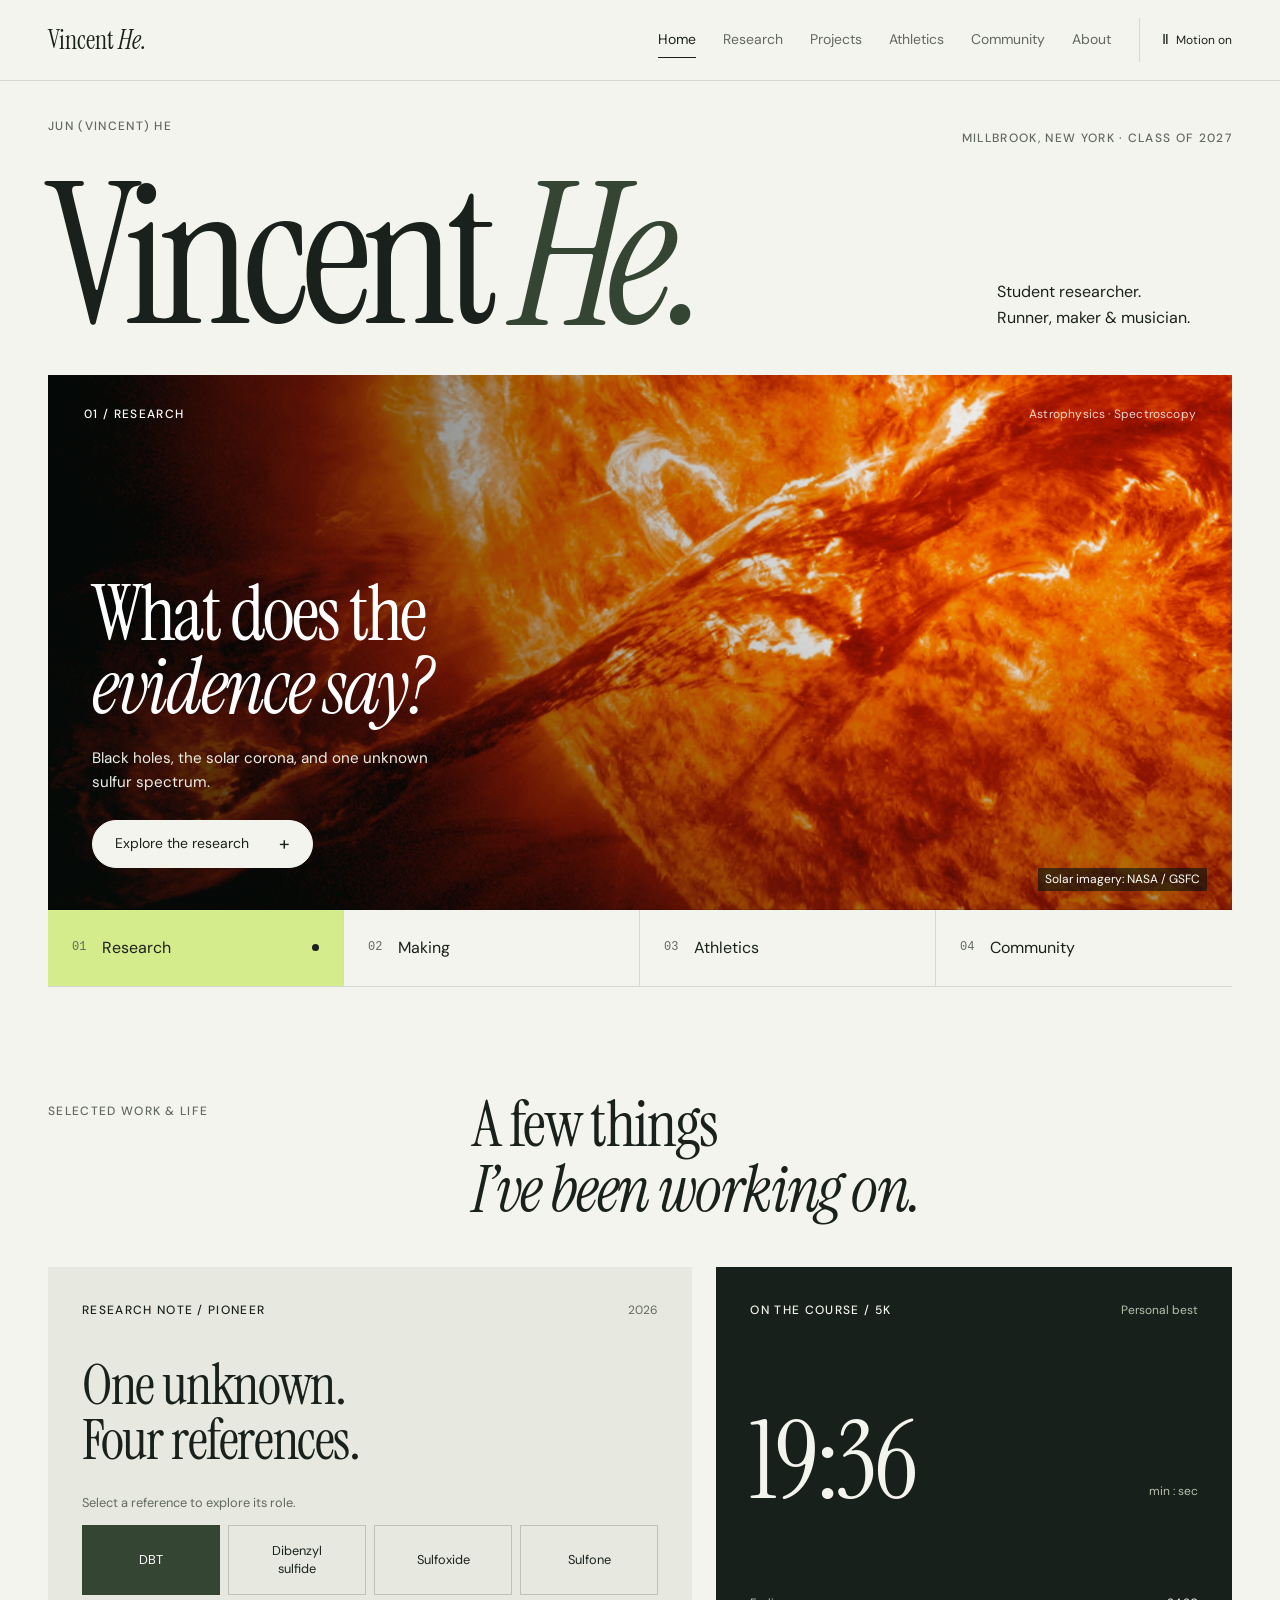
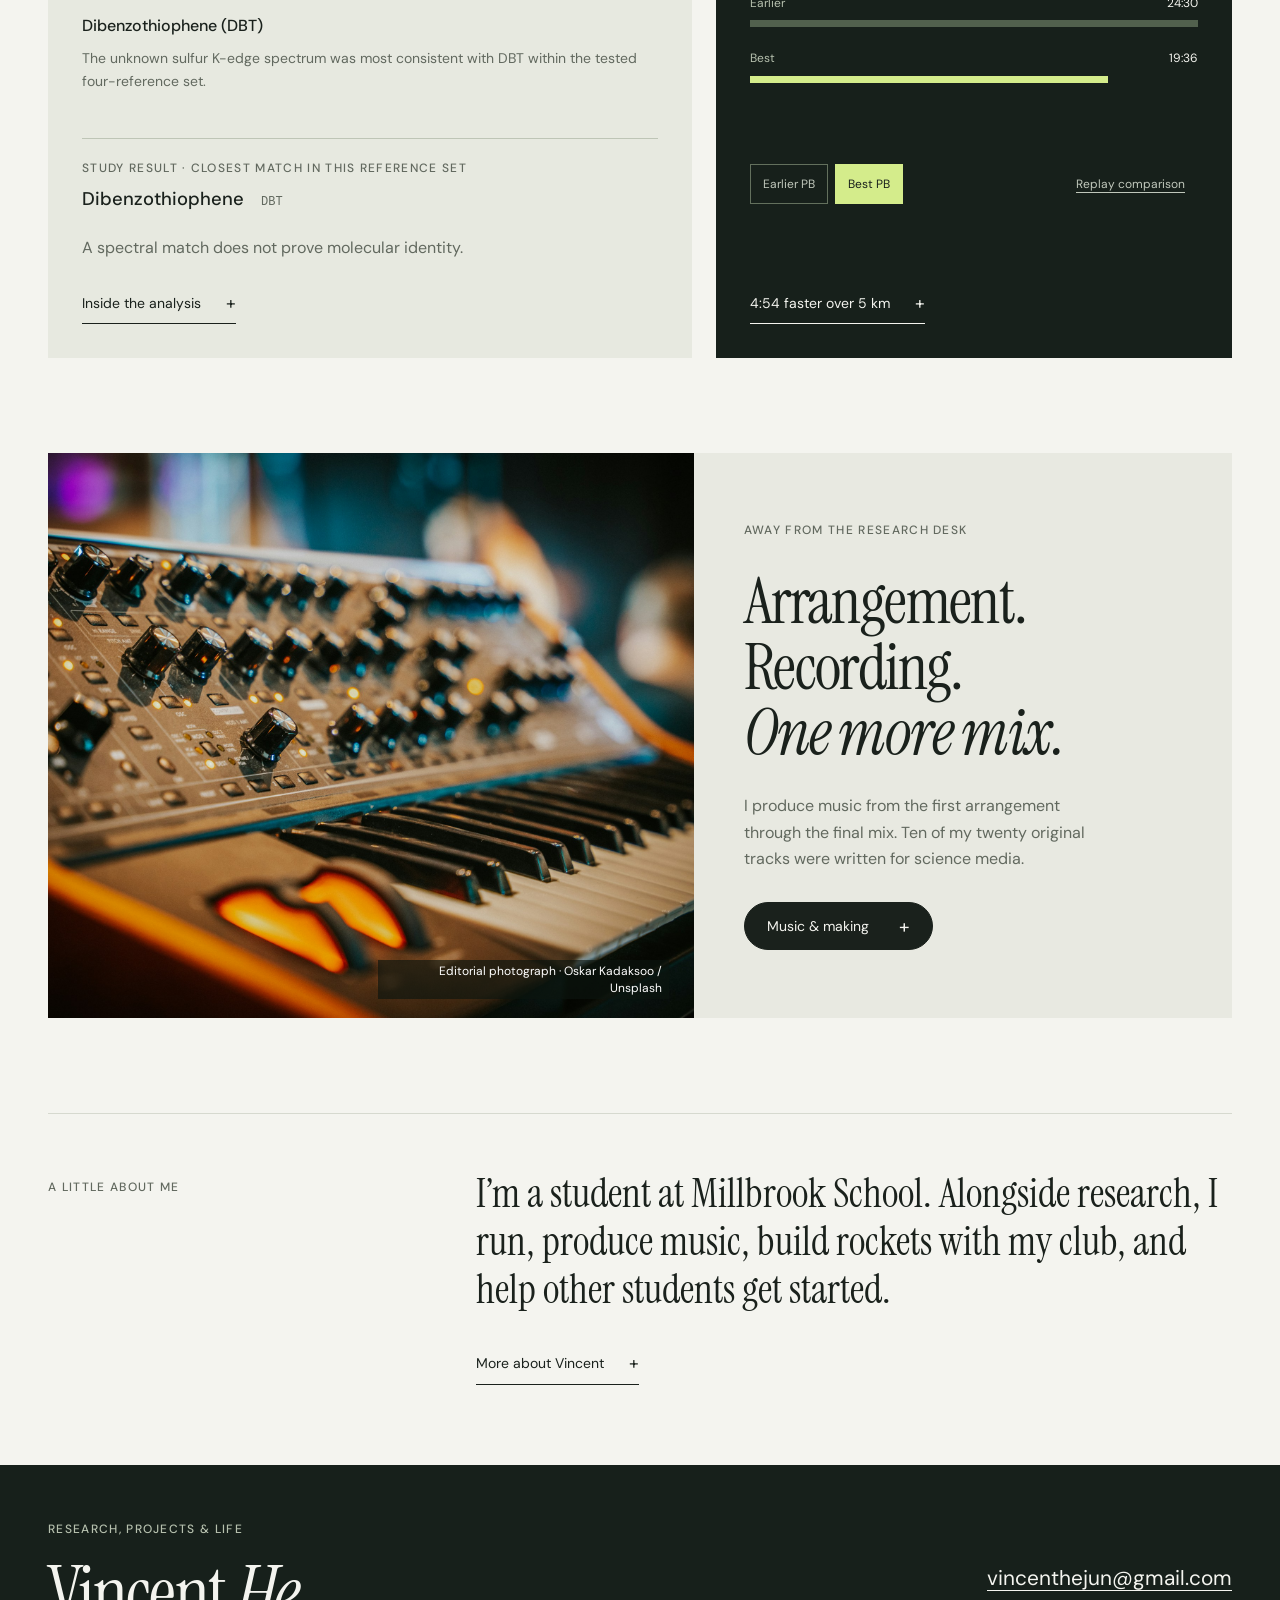
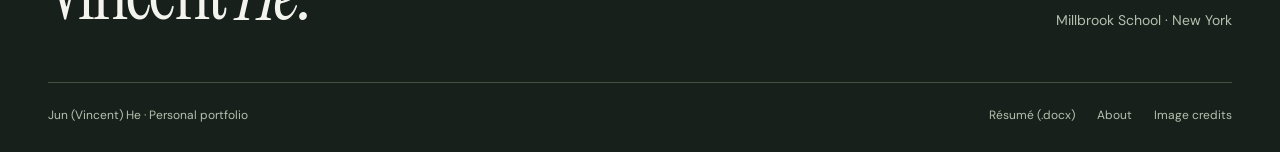
==== commit 29310c98: "Make all four homepage XANES references interactive" ====
--- a/index.html
+++ b/index.html
@@ -1,5 +1,5 @@
 <!doctype html>
-<html lang="en"><head><meta charset="utf-8"><link rel="canonical" href="https://yuhuiwang0801.github.io/vincent-he-website/"><meta property="og:url" content="https://yuhuiwang0801.github.io/vincent-he-website/"><meta name="viewport" content="width=device-width,initial-scale=1"><title>Vincent He — Research, Projects &amp; Life</title><meta name="description" content="Student researcher, runner, maker, and musician at Millbrook School. Explore Vincent He’s research, projects, athletics, and community."><meta name="theme-color" content="#17201b"><meta property="og:type" content="website"><meta property="og:title" content="Vincent He — Research, Projects &amp; Life"><meta property="og:description" content="Student researcher, runner, maker, and musician at Millbrook School. Explore Vincent He’s research, projects, athletics, and community."><meta name="twitter:card" content="summary"><meta name="twitter:title" content="Vincent He — Research, Projects &amp; Life"><meta name="twitter:description" content="Student researcher, runner, maker, and musician at Millbrook School. Explore Vincent He’s research, projects, athletics, and community."><link rel="icon" type="image/svg+xml" href="data:image/svg+xml,%3Csvg xmlns='http://www.w3.org/2000/svg' viewBox='0 0 32 32'%3E%3Crect width='32' height='32' fill='%2317201b'/%3E%3Cpath d='M7 8l9 17 9-17h-4l-5 10-5-10z' fill='%23fff'/%3E%3C/svg%3E"><link rel="stylesheet" href="assets/style.css?v=00e280c7973a"><noscript><style>.nav{display:flex}.menu-toggle,.motion-toggle,.world-tabs,.pb-controls,.club-controls,.process-tabs{display:none}.world-panel[hidden]{display:block!important;position:relative;min-height:440px}.world-panel:first-child{position:relative;min-height:440px}.world-stage{height:auto}.process-display [hidden]{display:block!important}</style></noscript><script src="assets/main.js?v=9a8ac84bf089" defer></script></head>
+<html lang="en"><head><meta charset="utf-8"><link rel="canonical" href="https://yuhuiwang0801.github.io/vincent-he-website/"><meta property="og:url" content="https://yuhuiwang0801.github.io/vincent-he-website/"><meta name="viewport" content="width=device-width,initial-scale=1"><title>Vincent He — Research, Projects &amp; Life</title><meta name="description" content="Student researcher, runner, maker, and musician at Millbrook School. Explore Vincent He’s research, projects, athletics, and community."><meta name="theme-color" content="#17201b"><meta property="og:type" content="website"><meta property="og:title" content="Vincent He — Research, Projects &amp; Life"><meta property="og:description" content="Student researcher, runner, maker, and musician at Millbrook School. Explore Vincent He’s research, projects, athletics, and community."><meta name="twitter:card" content="summary"><meta name="twitter:title" content="Vincent He — Research, Projects &amp; Life"><meta name="twitter:description" content="Student researcher, runner, maker, and musician at Millbrook School. Explore Vincent He’s research, projects, athletics, and community."><link rel="icon" type="image/svg+xml" href="data:image/svg+xml,%3Csvg xmlns='http://www.w3.org/2000/svg' viewBox='0 0 32 32'%3E%3Crect width='32' height='32' fill='%2317201b'/%3E%3Cpath d='M7 8l9 17 9-17h-4l-5 10-5-10z' fill='%23fff'/%3E%3C/svg%3E"><link rel="stylesheet" href="assets/style.css?v=442315c541f2"><noscript><style>.nav{display:flex}.menu-toggle,.motion-toggle,.world-tabs,.pb-controls,.club-controls,.process-tabs,.reference-tabs,.reference-hint{display:none}.world-panel[hidden]{display:block!important;position:relative;min-height:440px}.world-panel:first-child{position:relative;min-height:440px}.world-stage{height:auto}.process-display [hidden],.reference-panels [hidden]{display:block!important}.reference-panel+.reference-panel{margin-top:20px}</style></noscript><script src="assets/main.js?v=9a8ac84bf089" defer></script></head>
 <body class="page-index"><a class="skip" href="#main">Skip to content</a><header class="site-header"><div class="wrap header-inner"><a class="brand" href="index.html" aria-label="Vincent He home">Vincent <span class="brand-mark">He.</span></a><nav id="navigation" class="nav" aria-label="Main navigation"><a href="index.html" aria-current="page">Home</a><a href="research.html">Research</a><a href="projects.html">Projects</a><a href="athletics.html">Athletics</a><a href="community.html">Community</a><a href="about.html">About</a></nav><div class="header-controls"><button class="motion-toggle" aria-pressed="true" aria-label="Motion"><span class="motion-icon" aria-hidden="true">Ⅱ</span>Motion on</button><button class="menu-toggle" aria-expanded="false" aria-controls="navigation">Menu</button></div></div><div class="scroll-progress" aria-hidden="true"></div></header>
 <main id="main" class="wrap"><section class="intro-heading">
   <div class="intro-top"><p class="eyebrow">Jun (Vincent) He</p><p class="eyebrow">Millbrook, New York · Class of 2027</p></div>
@@ -40,7 +40,36 @@
 <section class="focus-section">
   <div class="section-heading" data-reveal><p class="eyebrow">Selected work &amp; life</p><h2>A few things<br><em>I’ve been working on.</em></h2></div>
   <div class="focus-grid">
-    <article class="spectrum-feature" data-reveal><div class="feature-top"><p class="eyebrow">Research note / Pioneer</p><span class="tiny-tag">2026</span></div><h3>One unknown.<br>Four references.</h3><div class="reference-set" aria-label="Four reference compounds"><span>DBT</span><span>Dibenzyl<br>sulfide</span><span>Sulfoxide</span><span>Sulfone</span></div><div class="fit-result"><span class="eyebrow">Closest match in this reference set</span><strong>Dibenzothiophene <span>DBT</span></strong></div><p>A match is useful. Knowing what it cannot prove is just as important.</p><a class="text-link" href="research-xanes.html">Inside the analysis <span aria-hidden="true">+</span></a></article>
+    <article class="spectrum-feature" data-reveal>
+      <div class="feature-top"><p class="eyebrow">Research note / Pioneer</p><span class="tiny-tag">2026</span></div>
+      <h3>One unknown.<br>Four references.</h3>
+      <div class="reference-browser" data-tabs>
+        <p class="reference-hint">Select a reference to explore its role.</p>
+        <div class="reference-set reference-tabs" role="tablist" aria-label="Four reference compounds">
+          <button type="button" id="reference-tab-dbt" role="tab" aria-controls="reference-dbt" aria-selected="true" tabindex="0">DBT</button>
+          <button type="button" id="reference-tab-dibenzyl" role="tab" aria-controls="reference-dibenzyl" aria-selected="false" tabindex="-1">Dibenzyl<br> sulfide</button>
+          <button type="button" id="reference-tab-sulfoxide" role="tab" aria-controls="reference-sulfoxide" aria-selected="false" tabindex="-1">Sulfoxide</button>
+          <button type="button" id="reference-tab-sulfone" role="tab" aria-controls="reference-sulfone" aria-selected="false" tabindex="-1">Sulfone</button>
+        </div>
+        <div class="reference-panels">
+          <div class="reference-panel" id="reference-dbt" role="tabpanel" aria-labelledby="reference-tab-dbt" tabindex="0" data-panel>
+            <h4>Dibenzothiophene (DBT)</h4><p>The unknown sulfur K-edge spectrum was most consistent with DBT within the tested four-reference set.</p>
+          </div>
+          <div class="reference-panel" id="reference-dibenzyl" role="tabpanel" aria-labelledby="reference-tab-dibenzyl" tabindex="0" data-panel hidden>
+            <h4>Dibenzyl sulfide</h4><p>Dibenzyl sulfide was one of the four reference spectra processed and compared with the unknown sample.</p>
+          </div>
+          <div class="reference-panel" id="reference-sulfoxide" role="tabpanel" aria-labelledby="reference-tab-sulfoxide" tabindex="0" data-panel hidden>
+            <h4>Sulfoxide</h4><p>The sulfoxide reference was included alongside DBT, dibenzyl sulfide, and sulfone in the reference-spectrum comparison.</p>
+          </div>
+          <div class="reference-panel" id="reference-sulfone" role="tabpanel" aria-labelledby="reference-tab-sulfone" tabindex="0" data-panel hidden>
+            <h4>Sulfone</h4><p>The sulfone reference completed the four-reference set used to assess the unknown sample’s sulfur chemical environment.</p>
+          </div>
+        </div>
+      </div>
+      <div class="fit-result"><span class="eyebrow">Study result · Closest match in this reference set</span><strong>Dibenzothiophene <span>DBT</span></strong></div>
+      <p>A spectral match does not prove molecular identity.</p>
+      <a class="text-link" href="research-xanes.html">Inside the analysis <span aria-hidden="true">+</span></a>
+    </article>
     <article class="pb-card" data-pb data-reveal><div class="feature-top"><p class="eyebrow">On the course / 5K</p><span class="tiny-tag">Personal best</span></div><div class="pb-display"><span data-pb-time>19:36</span><span class="pb-unit">min : sec</span></div><div class="pb-bars"><div><span>Earlier <b>24:30</b></span><i style="--length:100%"></i></div><div><span>Best <b>19:36</b></span><i style="--length:80%"></i></div></div><div class="pb-controls" role="group" aria-label="Compare 5K personal bests"><button data-pb-select="earlier" aria-pressed="false">Earlier PB</button><button data-pb-select="best" aria-pressed="true">Best PB</button><button data-pb-replay>Replay comparison</button></div><a class="text-link" href="athletics.html">4:54 faster over 5 km <span aria-hidden="true">+</span></a></article>
   </div>
 </section>
--- a/assets/style.css
+++ b/assets/style.css
@@ -1,12 +1,12 @@
 @font-face{font-family:DM Sans;src:url('fonts/dm-sans-400.ttf') format('truetype');font-style:normal;font-weight:400;font-display:swap}@font-face{font-family:DM Sans;src:url('fonts/dm-sans-500.ttf') format('truetype');font-style:normal;font-weight:500;font-display:swap}@font-face{font-family:DM Sans;src:url('fonts/dm-sans-600.ttf') format('truetype');font-style:normal;font-weight:600;font-display:swap}@font-face{font-family:Instrument Serif;src:url('fonts/instrument-serif-normal.ttf') format('truetype');font-style:normal;font-weight:400;font-display:swap}@font-face{font-family:Instrument Serif;src:url('fonts/instrument-serif-italic.ttf') format('truetype');font-style:italic;font-weight:400;font-display:swap}
 :root{--paper:#f4f4ef;--white:#fff;--ink:#1a211c;--muted:#62695f;--line:#d6d9cf;--accent:#d4ec8b;--green:#354534;--dark:#17201b;--serif:'Instrument Serif',Georgia,serif;--sans:'DM Sans',Arial,sans-serif;--mono:ui-monospace,SFMono-Regular,Consolas,monospace}
 *{box-sizing:border-box}html{scroll-behavior:smooth;scroll-padding-top:100px}body{margin:0;color:var(--ink);background:var(--paper);font-family:var(--sans);font-size:16px;line-height:1.65;-webkit-font-smoothing:antialiased}h1,h2,h3,p,figure{margin:0}h1,h2,h3{font-weight:400;line-height:1.02}h1,h2{font-family:var(--serif);letter-spacing:-.025em}h3{font-family:var(--sans);letter-spacing:-.035em}p+p{margin-top:1em}h2{font-size:clamp(2.75rem,5vw,5rem)}em{font-weight:400}a{color:inherit;text-underline-offset:5px;text-decoration-thickness:1px}button{font:inherit;color:inherit;cursor:pointer}img{display:block;width:100%;height:100%;object-fit:cover}button,a,input{touch-action:manipulation;-webkit-tap-highlight-color:transparent}a:focus-visible,button:focus-visible,summary:focus-visible{outline:2px solid #66843c;outline-offset:6px}button:disabled{cursor:default}::selection{background:var(--accent);color:var(--ink)}[hidden]{display:none!important}.wrap{width:min(1360px,calc(100% - 96px));margin:auto}.skip{position:fixed;top:-80px;left:20px;background:var(--white);padding:10px 20px;z-index:200}.skip:focus{top:10px}.site-header{position:sticky;top:0;background:rgba(244,244,239,.96);backdrop-filter:blur(16px);z-index:50;border-bottom:1px solid var(--line)}.header-inner{display:flex;align-items:center;min-height:80px;gap:28px}.brand{font:1.65rem var(--serif);text-decoration:none;white-space:nowrap;margin-right:auto}.brand-mark{font-style:italic}.nav{display:flex;align-items:center;gap:27px}.nav a{font-size:.875rem;text-decoration:none;color:var(--muted);padding:12px 0;position:relative;white-space:nowrap}.nav a:after{content:'';position:absolute;left:0;bottom:6px;width:100%;height:1px;background:var(--ink);transform:scaleX(0);transform-origin:left;transition:transform .25s}.nav a:hover:after,.nav a[aria-current=page]:after{transform:scaleX(1)}.nav a[aria-current=page]{color:var(--ink)}.header-controls{display:flex;gap:15px;align-items:center}.motion-toggle{background:none;border:0;border-left:1px solid var(--line);padding:8px 0 8px 22px;font-size:.75rem;min-height:44px;white-space:nowrap}.motion-icon{display:inline-block;margin-right:7px;font-size:.9rem}.menu-toggle{display:none;min-height:44px;background:none;border:0;padding:10px 5px;font-size:.875rem}.scroll-progress{position:absolute;bottom:-1px;left:0;height:2px;background:var(--green);width:100%;transform:scaleX(0);transform-origin:left;pointer-events:none}.eyebrow{text-transform:uppercase;font-size:.75rem;letter-spacing:.11em;line-height:1.5;font-weight:500}.intro-heading{padding:36px 0 35px}.intro-top{display:flex;justify-content:space-between;color:var(--muted)}.name-row{display:flex;align-items:flex-end;justify-content:space-between;gap:45px;margin-top:27px}.name-row h1{font-size:clamp(6rem,15.4vw,14rem);line-height:.84;white-space:nowrap;letter-spacing:-.045em}.name-row h1 em{color:var(--green)}.name-row>p{font-size:1rem;line-height:1.65;min-width:235px;padding-bottom:8px}.world-stage{position:relative;height:535px;overflow:hidden;background:#121513}.world-panel{position:absolute;inset:0;isolation:isolate;color:#fff}.stage-image{position:absolute;inset:0;z-index:-3;object-position:center 43%;will-change:transform}.research-world .stage-image{object-position:center 40%}.image-shade{position:absolute;inset:0;z-index:-2;background:linear-gradient(90deg,rgba(7,12,9,.72),rgba(7,12,9,.08) 72%),linear-gradient(0deg,rgba(7,12,9,.3),transparent 55%)}.stage-top{display:flex;justify-content:space-between;align-items:center;gap:25px;position:absolute;left:36px;right:36px;top:30px;z-index:2}.stage-top .eyebrow{font-size:.75rem}.stage-location{font-size:.75rem;letter-spacing:.015em;opacity:.8}.stage-copy{position:absolute;left:44px;bottom:42px;max-width:620px}.stage-copy h2{font-size:clamp(3.2rem,6vw,5.7rem);line-height:.96;letter-spacing:-.03em}.stage-copy>p{margin-top:21px;max-width:365px;font-size:.95rem;line-height:1.6;color:#ebeee5}.pill{display:inline-flex;align-items:center;justify-content:space-between;gap:30px;min-height:48px;border-radius:40px;padding:10px 22px;text-decoration:none;font-size:.875rem;border:1px solid currentColor;transition:background .25s,color .25s,transform .25s}.pill span{font-size:1.2rem;line-height:1}.pill.light{color:var(--ink);background:var(--paper);border-color:var(--paper)}.pill.dark{color:var(--paper);background:var(--ink);border-color:var(--ink)}.pill.outline{background:none}.pill:hover{transform:translateY(-2px)}.pill.dark:hover{background:#3a4b31}.pill.light:hover{background:var(--accent);border-color:var(--accent)}.stage-copy .pill{margin-top:25px}.image-credit{position:absolute;bottom:19px;right:25px;color:#fff9;font-size:.75rem;line-height:1.4;text-decoration:none;max-width:45%;text-align:right;z-index:3}.image-credit:hover{color:white}.world-tabs{display:grid;grid-template-columns:repeat(4,1fr);border-bottom:1px solid var(--line)}.world-tabs button{display:flex;align-items:center;gap:16px;padding:25px 24px;border:0;border-right:1px solid var(--line);background:none;text-align:left;font-size:1rem;position:relative;transition:background .25s}.world-tabs button:last-child{border-right:0}.world-tabs button>span:first-child{font-family:var(--mono);font-size:.75rem;color:var(--muted)}.world-tabs button[aria-selected=true]{background:var(--accent)}.tab-dot{margin-left:auto;width:7px;height:7px;border-radius:50%;background:currentColor;opacity:0;transition:opacity .25s}.world-tabs button[aria-selected=true] .tab-dot{opacity:1}.community-world{background:var(--accent);color:var(--ink)}.community-world .stage-copy>p{color:var(--green)}.member-visual{position:absolute;right:7%;top:23%;width:35%}.member-grid{display:grid;grid-template-columns:repeat(5,1fr);gap:17px}.member-grid i{display:block;aspect-ratio:1;border:1px solid #6a7b47;border-radius:50%;position:relative;background:rgba(48,66,28,.14);transition:background .55s,transform .55s,opacity .55s}.member-grid i:nth-child(-n+4){background:var(--ink);border-color:var(--ink)}.member-visual p{font-size:.75rem;display:flex;justify-content:space-between;margin-top:22px}.motion-on .world-switcher.in-view .world-panel:not([hidden]) .stage-image{animation:slow-pan 22s ease-in-out infinite alternate}.motion-on .world-panel:not([hidden]) .member-grid i{animation:member-arrive .6s both;animation-delay:calc(var(--i)*.055s)}@keyframes slow-pan{from{transform:scale(1.02) translate3d(0,0,0)}to{transform:scale(1.095) translate3d(-.7%,.6%,0)}}@keyframes member-arrive{from{opacity:0;transform:scale(.7)}to{opacity:1;transform:scale(1)}}
-.focus-section{padding:105px 0 95px}.section-heading{display:flex;justify-content:space-between;gap:40px;align-items:flex-start;margin-bottom:44px}.section-heading>.eyebrow{padding-top:10px;min-width:210px;color:var(--muted)}.section-heading h2{max-width:760px;flex:1}.focus-grid{display:grid;grid-template-columns:1.25fr 1fr;gap:24px}.spectrum-feature,.pb-card{padding:34px;min-height:480px}.spectrum-feature{background:#e7e9e0}.feature-top{display:flex;justify-content:space-between;gap:20px;align-items:center}.tiny-tag{font-size:.75rem;color:var(--muted)}.spectrum-feature h3{font:3.5rem/.98 var(--serif);margin-top:38px;letter-spacing:-.025em}.reference-set{display:grid;grid-template-columns:repeat(4,1fr);margin:32px 0 22px;gap:8px}.reference-set>span{display:flex;align-items:center;justify-content:center;min-height:70px;text-align:center;border:1px solid #bdc4b5;font-size:.8rem;line-height:1.45}.reference-set>span:first-child{background:var(--green);color:white;border-color:var(--green)}.fit-result{padding:20px 0;border-top:1px solid #bec5b6;display:grid;gap:7px}.fit-result .eyebrow{font-size:.75rem;color:var(--muted)}.fit-result strong{font-size:1.15rem;font-weight:500}.fit-result strong span{font-family:var(--mono);font-size:.75rem;margin-left:12px;color:var(--muted)}.spectrum-feature>p{color:var(--muted);max-width:390px;font-size:1rem}.text-link{display:inline-flex;align-items:center;justify-content:space-between;gap:25px;font-size:.875rem;text-decoration:none;border-bottom:1px solid currentColor;padding:7px 0;line-height:1.5}.text-link>span{font-size:1.1rem}.text-link:hover>span{transform:rotate(90deg)}.spectrum-feature .text-link,.pb-card .text-link{margin-top:22px}.pb-card{background:var(--dark);color:var(--paper);display:flex;flex-direction:column;justify-content:space-between}.pb-card .tiny-tag{color:#b6c0ae}.pb-display{padding:38px 0 30px;display:flex;justify-content:space-between;align-items:end;gap:14px}.pb-display [data-pb-time]{font-family:var(--serif);font-size:clamp(5rem,8.5vw,8rem);line-height:.85;letter-spacing:-.025em;font-variant-numeric:lining-nums tabular-nums}.pb-unit{font-size:.75rem;color:#b6c0ae;padding-bottom:5px}.pb-bars{display:grid;gap:22px}.pb-bars>div>span{display:flex;justify-content:space-between;font-size:.75rem;color:#b6c0ae;margin-bottom:7px}.pb-bars b{font-weight:400;color:var(--paper)}.pb-bars i{display:block;width:var(--length);height:7px;background:#51604d;transform-origin:left}.pb-bars>div:last-child i{background:var(--accent)}.pb-controls{display:flex;gap:7px;flex-wrap:wrap;margin-top:25px}.pb-controls button{background:none;color:#c0c7bb;border:1px solid #63705d;font-size:.75rem;padding:9px 12px;min-height:40px}.pb-controls button[aria-pressed=true]{background:var(--accent);border-color:var(--accent);color:var(--ink)}.pb-controls [data-pb-replay]{border-color:transparent;padding-left:0;margin-left:auto;text-decoration:underline;text-underline-offset:4px}.pb-card .text-link{align-self:flex-start}.making-feature{display:grid;grid-template-columns:1.2fr 1fr;min-height:565px;background:#e8e9e1;margin-bottom:95px}.making-image{position:relative;overflow:hidden;min-height:500px}.making-copy{padding:55px 50px;align-self:center}.making-copy .eyebrow{color:var(--muted);margin-bottom:30px}.making-copy h2{font-size:clamp(3.5rem,5vw,5rem)}.making-copy>p:not(.eyebrow){font-size:1rem;margin-top:28px;color:var(--muted);max-width:365px}.making-copy .pill{margin-top:30px}.home-note{display:grid;grid-template-columns:1fr 2fr;gap:10px 50px;padding:55px 0 80px;border-top:1px solid var(--line)}.home-note>.eyebrow{color:var(--muted);padding-top:9px}.home-note>p{font:2.5rem/1.2 var(--serif);max-width:850px}.home-note .text-link{grid-column:2;justify-self:start;margin-top:20px}.site-footer{background:var(--dark);color:var(--paper);padding:55px 0 26px}.footer-main{display:flex;justify-content:space-between;gap:40px;align-items:end;padding-bottom:50px}.footer-main h2{font-size:4.7rem}.footer-main .eyebrow{color:#b6c0ae;margin-bottom:18px}.footer-contact{text-align:right}.footer-contact>a{font-size:1.3rem;overflow-wrap:anywhere}.footer-contact p{font-size:.875rem;color:#b6c0ae;margin-top:14px}.footer-inner{border-top:1px solid #455041;padding-top:23px;display:flex;align-items:center;justify-content:space-between;gap:20px;font-size:.75rem;color:#b6c0ae}.footer-links{display:flex;gap:22px}.footer-links a{text-decoration:none}.page-hero{padding:66px 0 60px;max-width:1020px}.page-hero .eyebrow{color:var(--muted);margin-bottom:25px}.page-hero h1{font-size:clamp(4.5rem,9vw,8.5rem);line-height:.98}.page-hero .lead{font-size:1.15rem;line-height:1.65;color:var(--muted);max-width:630px;margin-top:28px}.page-intro{display:grid;grid-template-columns:1.3fr 1fr;align-items:end;gap:65px;padding:68px 0 58px}.page-intro .eyebrow{color:var(--muted);margin-bottom:25px}.page-intro h1{font-size:clamp(5rem,10vw,9rem);line-height:.92}.page-intro>.lead{font-size:1.05rem;line-height:1.7;max-width:470px;color:var(--muted)}.wide-image{height:430px;position:relative;overflow:hidden;margin-bottom:65px;background:var(--dark)}.wide-image .image-credit{max-width:80%}.wide-image img{object-position:center 48%}.project-section{display:grid;grid-template-columns:280px 1fr;gap:65px;padding:60px 0;border-top:1px solid var(--line)}.project-aside{position:sticky;top:110px;align-self:start}.project-aside>.eyebrow{color:var(--muted)}.project-aside h2{font-size:3.2rem;line-height:1.03;margin-top:20px}.project-aside p:not(.eyebrow){font-size:.875rem;color:var(--muted);margin-top:24px}.lead{font-size:1.15rem;line-height:1.65;color:var(--muted)}.stats{display:grid;grid-template-columns:repeat(3,1fr);gap:24px;margin:34px 0}.stat{border-top:1px solid var(--line);padding-top:20px}.stat strong{font:3.7rem/1 var(--serif);letter-spacing:-.035em;font-variant-numeric:lining-nums;display:block}.stat span{font-size:.875rem;color:var(--muted);display:block;margin-top:12px}.content-grid,.learning-grid,.milestones{display:grid;grid-template-columns:1fr 1fr;gap:30px;margin-top:30px}.content-block{padding-top:23px;border-top:1px solid var(--line)}.content-block h3,.milestones h3{font-size:1.15rem;line-height:1.35;margin-bottom:15px}.content-block p,.milestones p,.learning-grid p{font-size:1rem;line-height:1.7;color:var(--muted)}.learning-grid h3{font-size:1.4rem;margin:15px 0;line-height:1.3}.section{border-top:1px solid var(--line);padding:65px 0}.section-head{display:flex;align-items:end;justify-content:space-between;margin-bottom:30px;gap:40px}.section-head .eyebrow{color:var(--muted);margin-bottom:16px}.module-list{list-style:none;counter-reset:modules;margin:30px 0;padding:0;display:flex;flex-wrap:wrap;gap:12px}.module-list li{counter-increment:modules;display:flex;align-items:center;gap:15px;padding:16px 20px;background:#e7e9e0;font-size:.875rem}.module-list li:before{content:'0'counter(modules);font-size:.75rem;color:var(--muted)}.projects-intro-image{max-height:430px;object-position:center 60%}.project-accordion{border-top:1px solid var(--line)}.project-accordion details{border-bottom:1px solid var(--line)}.project-accordion summary{list-style:none;display:grid;grid-template-columns:60px 1fr 180px 35px;align-items:center;gap:20px;padding:32px 0;cursor:pointer}.project-accordion summary::-webkit-details-marker{display:none}.project-accordion summary .number{font: .75rem var(--mono);color:var(--muted)}.project-accordion summary h2{font-size:3.3rem}.project-accordion summary .sub{font-size:.875rem;color:var(--muted)}.project-accordion summary .expand{font:2rem var(--serif);transition:transform .25s;text-align:center}.project-accordion details[open] summary .expand{transform:rotate(45deg)}.accordion-content{padding:0 0 50px 80px;max-width:1070px}.project-accordion details[open] summary h2{font-style:italic}.project-accordion .lead{max-width:780px}.project-accordion .content-grid{margin-top:20px}.section-end{height:80px}.track-panel{background:var(--accent);padding:40px;margin:35px 0}.track-panel .eyebrow{color:var(--green)}.track-panel .wide-number{font:6.5rem/.9 var(--serif);margin:25px 0}.track-panel .wide-number small{font:1rem var(--sans);display:block;margin-top:15px}.athletics-lead{display:grid;grid-template-columns:1.2fr 1fr;margin-bottom:65px;min-height:530px}.athletics-lead .trail-frame{position:relative;min-height:530px;overflow:hidden}.athletics-lead .trail-frame>span{position:absolute;bottom:25px;left:30px;font:7rem/1 var(--serif);color:var(--paper)}.athletics-lead .pb-card{padding:35px}.pb-caption{font-size:.75rem;color:#b6c0ae;margin-top:16px}.athletic-footer{display:grid;grid-template-columns:1fr 1fr;gap:25px;margin:35px 0 85px}.athletic-tile{padding:40px;background:#e7e9e0}.athletic-tile .stat-number{font:7rem/.9 var(--serif);margin:35px 0 25px;letter-spacing:-.045em}.athletic-tile h2{font-size:3rem}.athletic-tile p:not(.eyebrow){font-size:1rem;color:var(--muted);margin-top:20px;max-width:440px}.athletic-tile:last-child{background:var(--green);color:var(--paper)}.athletic-tile:last-child p{color:#d8ded0}.community-hero{display:grid;grid-template-columns:1fr 1fr;background:var(--accent);gap:70px;padding:55px;align-items:center;margin-bottom:65px}.community-hero .member-grid{gap:16px}.community-hero h2{font-size:5rem}.community-hero .club-count{font:6.8rem/1 var(--serif);margin:20px 0;letter-spacing:-.04em}.club-count small{font:1rem var(--sans);letter-spacing:0;margin-left:15px}.club-controls{display:flex;gap:10px;margin-top:28px}.club-controls button{min-height:44px;border:1px solid var(--ink);background:none;padding:9px 17px;font-size:.875rem;border-radius:30px}.club-controls button[aria-pressed=true]{background:var(--ink);color:white}.community-hero [data-member-board="earlier"] i:nth-child(n+5){opacity:.16;transform:scale(.7)}.community-hero [data-member-board="best"] i{opacity:1;transform:scale(1)}.community-caption{display:flex;justify-content:space-between;font-size:.75rem;color:var(--green);margin-top:18px}.community-cards{display:grid;grid-template-columns:1.1fr 1fr;gap:25px;margin-bottom:75px}.community-card{padding:38px;background:#e7e9e0}.community-card h2{font-size:3.2rem;margin:25px 0}.community-card .large-fact{font:5.8rem/1 var(--serif);margin-bottom:18px}.community-card p:not(.eyebrow){color:var(--muted);font-size:1rem}.community-card .small-facts{display:flex;gap:35px;margin-top:30px}.small-facts strong{font-size:1.5rem;font-weight:500}.small-facts span{display:block;font-size:.8rem;color:var(--muted)}.about-layout{display:grid;grid-template-columns:1.5fr 1fr;gap:80px;padding:0 0 70px}.about-text{font-size:1.12rem;line-height:1.85}.about-text p:first-child:first-letter{font:5.8rem/.85 var(--serif);float:left;padding-right:12px;padding-top:10px}.about-aside{align-self:start;background:var(--accent);padding:35px;position:sticky;top:110px}.about-aside h2{font-size:3.2rem;margin:23px 0}.about-aside p{font-size:1rem}.about-aside a{overflow-wrap:anywhere}.about-aside .pill{margin-top:25px}.research-index{margin-bottom:80px}.research-card{display:grid;grid-template-columns:.85fr 1.15fr;min-height:400px;margin-bottom:30px;background:#e7e9e0}.research-card:nth-child(even){grid-template-columns:1.15fr .85fr}.research-card:nth-child(even) .research-card-art{order:2}.research-card-art{position:relative;min-height:390px;overflow:hidden;background:var(--dark);color:var(--paper);padding:35px;display:flex;flex-direction:column;justify-content:space-between}.research-card-art>img{position:absolute;inset:0;z-index:0;object-position:center 40%}.research-card-art>*:not(img){z-index:1}.research-card-art .art-number{font:8rem/.9 var(--serif);letter-spacing:-.025em}.research-card-art .art-number small{font:1rem var(--sans);display:block;margin-top:15px;letter-spacing:0}.research-card-art .art-footer{font-size:.75rem;display:flex;justify-content:space-between;gap:20px;color:#c7cebf}.research-card-art.solar-art:after{content:'';position:absolute;inset:0;background:linear-gradient(0deg,#0008,transparent 80%)}.research-card-art.solar-art .art-number{position:absolute;bottom:35px}.research-card-art.xanes-art{background:var(--accent);color:var(--ink)}.xanes-art .reference-set{margin:0}.xanes-art .art-footer{color:var(--green)}.blackhole-art .source-grid{display:grid;grid-template-columns:repeat(7,1fr);gap:8px;margin:20px 0}.source-grid i{height:95px;display:block;background:#647158}.source-grid i:nth-child(2n){background:#aab79b}.research-card-copy{padding:45px 50px;align-self:center}.research-card-copy .eyebrow{color:var(--muted);margin-bottom:20px}.research-card-copy h2{font-size:3.5rem;line-height:1.05}.research-card-copy>p:not(.eyebrow){font-size:1rem;color:var(--muted);margin-top:24px;max-width:550px}.research-card-copy .pill{margin-top:28px}.detail-hero{padding:42px 0 55px;max-width:1120px}.breadcrumbs{display:flex;gap:12px;font-size:.875rem;color:var(--muted);margin-bottom:48px}.detail-hero>.eyebrow{color:var(--muted);margin-bottom:24px}.detail-hero h1{font-size:clamp(3.5rem,6.8vw,6.5rem);line-height:1}.detail-hero .lead{max-width:800px;margin-top:30px}.detail-layout{display:grid;grid-template-columns:230px 1fr;gap:85px;border-top:1px solid var(--line);padding:45px 0 70px}.detail-aside{position:sticky;top:115px;align-self:start}.detail-aside .eyebrow{font-size:.75rem;color:var(--muted)}.detail-aside p:not(.eyebrow){font-size:.875rem;margin:10px 0 30px}.detail-aside strong{font-weight:500}.detail-aside .text-link{font-size:.8rem}.detail-section{padding:35px 0;border-bottom:1px solid var(--line)}.detail-section:first-child{padding-top:0}.detail-section h2{font-size:2.8rem;margin:16px 0 23px}.detail-section>.eyebrow{color:var(--muted)}.detail-section p,.detail-section li{font-size:1rem;color:var(--muted);line-height:1.8}.detail-section li+li{margin-top:12px}.detail-section ul{padding-left:20px}.limitation{background:var(--accent);padding:32px;margin-top:28px}.limitation h2{font-size:2.4rem;margin:0 0 15px}.limitation p{color:var(--ink)}.diagram-caption{font-size:.75rem!important;line-height:1.6!important;color:var(--muted);margin-top:15px}.acceptance{font-size:.875rem!important;margin-top:20px}.next-links{display:flex;justify-content:space-between;gap:20px;padding-top:30px;font-size:.875rem}.process-tabs{display:grid;grid-template-columns:1fr 1fr;gap:0;border:1px solid var(--line);margin-top:28px}.process-tabs button{display:flex;align-items:center;gap:16px;min-height:76px;text-align:left;padding:16px 20px;font-size:.875rem;line-height:1.4;border:0;border-bottom:1px solid var(--line);background:transparent}.process-tabs button:nth-child(2n+1){border-right:1px solid var(--line)}.process-tabs button:nth-last-child(-n+2){border-bottom:0}.process-tabs button span{font: .75rem var(--mono);color:var(--muted)}.process-tabs button[aria-selected=true]{background:var(--green);color:white}.process-tabs button[aria-selected=true] span{color:#c5cdbd}.process-display{background:#e7e9e0;padding:30px;min-height:190px}.process-display .step-number{font:3.5rem/1 var(--serif);color:var(--green)}.process-display h3{font-size:1.2rem;margin:16px 0 12px;line-height:1.3}.process-display p{font-size:1rem}.method-disclosure{margin-top:24px;border-top:1px solid var(--line);padding-top:18px}.method-disclosure summary{cursor:pointer;font-size:.875rem}.method-disclosure summary+ul{margin-top:20px}.visual-callout{display:grid;grid-template-columns:1fr 1fr;gap:30px;background:#e7e9e0;padding:34px;margin:0 0 35px}.visual-callout .big-value{font:5rem/.9 var(--serif)}.visual-callout .big-value small{font: .875rem var(--sans);display:block;margin-top:15px}.button{display:inline-flex;align-items:center;justify-content:center;border:1px solid currentColor;padding:12px 21px;text-decoration:none;border-radius:35px;font-size:.875rem;margin-top:15px;min-height:46px}.button.primary{background:var(--ink);color:white}.actions{display:flex;gap:15px}.error-page{min-height:60vh;padding:100px 0}.error-page h1{font-size:6rem;margin:25px 0}.error-page p{color:var(--muted)}.credits{font-size:.875rem;color:var(--muted);max-width:850px;padding:30px 0 70px}.credits details{border-top:1px solid var(--line);padding-top:18px}.credits summary{cursor:pointer}.credits p{margin-top:14px}.reveal-animate{animation:reveal-in .7s cubic-bezier(.22,1,.36,1) both}@keyframes reveal-in{from{opacity:0;transform:translateY(22px)}to{opacity:1;transform:translateY(0)}}
+.focus-section{padding:105px 0 95px}.section-heading{display:flex;justify-content:space-between;gap:40px;align-items:flex-start;margin-bottom:44px}.section-heading>.eyebrow{padding-top:10px;min-width:210px;color:var(--muted)}.section-heading h2{max-width:760px;flex:1}.focus-grid{display:grid;grid-template-columns:1.25fr 1fr;gap:24px}.spectrum-feature,.pb-card{padding:34px;min-height:480px}.spectrum-feature{background:#e7e9e0}.feature-top{display:flex;justify-content:space-between;gap:20px;align-items:center}.tiny-tag{font-size:.75rem;color:var(--muted)}.spectrum-feature h3{font:3.5rem/.98 var(--serif);margin-top:38px;letter-spacing:-.025em}.reference-set{display:grid;grid-template-columns:repeat(4,1fr);margin:32px 0 22px;gap:8px}.reference-set>:is(span,button){display:flex;align-items:center;justify-content:center;min-height:70px;text-align:center;border:1px solid #bdc4b5;font-size:.8rem;line-height:1.45}.reference-set>span:first-child{background:var(--green);color:white;border-color:var(--green)}.fit-result{padding:20px 0;border-top:1px solid #bec5b6;display:grid;gap:7px}.fit-result .eyebrow{font-size:.75rem;color:var(--muted)}.fit-result strong{font-size:1.15rem;font-weight:500}.fit-result strong span{font-family:var(--mono);font-size:.75rem;margin-left:12px;color:var(--muted)}.spectrum-feature>p{color:var(--muted);max-width:390px;font-size:1rem}.text-link{display:inline-flex;align-items:center;justify-content:space-between;gap:25px;font-size:.875rem;text-decoration:none;border-bottom:1px solid currentColor;padding:7px 0;line-height:1.5}.text-link>span{font-size:1.1rem}.text-link:hover>span{transform:rotate(90deg)}.spectrum-feature .text-link,.pb-card .text-link{margin-top:22px}.pb-card{background:var(--dark);color:var(--paper);display:flex;flex-direction:column;justify-content:space-between}.pb-card .tiny-tag{color:#b6c0ae}.pb-display{padding:38px 0 30px;display:flex;justify-content:space-between;align-items:end;gap:14px}.pb-display [data-pb-time]{font-family:var(--serif);font-size:clamp(5rem,8.5vw,8rem);line-height:.85;letter-spacing:-.025em;font-variant-numeric:lining-nums tabular-nums}.pb-unit{font-size:.75rem;color:#b6c0ae;padding-bottom:5px}.pb-bars{display:grid;gap:22px}.pb-bars>div>span{display:flex;justify-content:space-between;font-size:.75rem;color:#b6c0ae;margin-bottom:7px}.pb-bars b{font-weight:400;color:var(--paper)}.pb-bars i{display:block;width:var(--length);height:7px;background:#51604d;transform-origin:left}.pb-bars>div:last-child i{background:var(--accent)}.pb-controls{display:flex;gap:7px;flex-wrap:wrap;margin-top:25px}.pb-controls button{background:none;color:#c0c7bb;border:1px solid #63705d;font-size:.75rem;padding:9px 12px;min-height:40px}.pb-controls button[aria-pressed=true]{background:var(--accent);border-color:var(--accent);color:var(--ink)}.pb-controls [data-pb-replay]{border-color:transparent;padding-left:0;margin-left:auto;text-decoration:underline;text-underline-offset:4px}.pb-card .text-link{align-self:flex-start}.making-feature{display:grid;grid-template-columns:1.2fr 1fr;min-height:565px;background:#e8e9e1;margin-bottom:95px}.making-image{position:relative;overflow:hidden;min-height:500px}.making-copy{padding:55px 50px;align-self:center}.making-copy .eyebrow{color:var(--muted);margin-bottom:30px}.making-copy h2{font-size:clamp(3.5rem,5vw,5rem)}.making-copy>p:not(.eyebrow){font-size:1rem;margin-top:28px;color:var(--muted);max-width:365px}.making-copy .pill{margin-top:30px}.home-note{display:grid;grid-template-columns:1fr 2fr;gap:10px 50px;padding:55px 0 80px;border-top:1px solid var(--line)}.home-note>.eyebrow{color:var(--muted);padding-top:9px}.home-note>p{font:2.5rem/1.2 var(--serif);max-width:850px}.home-note .text-link{grid-column:2;justify-self:start;margin-top:20px}.site-footer{background:var(--dark);color:var(--paper);padding:55px 0 26px}.footer-main{display:flex;justify-content:space-between;gap:40px;align-items:end;padding-bottom:50px}.footer-main h2{font-size:4.7rem}.footer-main .eyebrow{color:#b6c0ae;margin-bottom:18px}.footer-contact{text-align:right}.footer-contact>a{font-size:1.3rem;overflow-wrap:anywhere}.footer-contact p{font-size:.875rem;color:#b6c0ae;margin-top:14px}.footer-inner{border-top:1px solid #455041;padding-top:23px;display:flex;align-items:center;justify-content:space-between;gap:20px;font-size:.75rem;color:#b6c0ae}.footer-links{display:flex;gap:22px}.footer-links a{text-decoration:none}.page-hero{padding:66px 0 60px;max-width:1020px}.page-hero .eyebrow{color:var(--muted);margin-bottom:25px}.page-hero h1{font-size:clamp(4.5rem,9vw,8.5rem);line-height:.98}.page-hero .lead{font-size:1.15rem;line-height:1.65;color:var(--muted);max-width:630px;margin-top:28px}.page-intro{display:grid;grid-template-columns:1.3fr 1fr;align-items:end;gap:65px;padding:68px 0 58px}.page-intro .eyebrow{color:var(--muted);margin-bottom:25px}.page-intro h1{font-size:clamp(5rem,10vw,9rem);line-height:.92}.page-intro>.lead{font-size:1.05rem;line-height:1.7;max-width:470px;color:var(--muted)}.wide-image{height:430px;position:relative;overflow:hidden;margin-bottom:65px;background:var(--dark)}.wide-image .image-credit{max-width:80%}.wide-image img{object-position:center 48%}.project-section{display:grid;grid-template-columns:280px 1fr;gap:65px;padding:60px 0;border-top:1px solid var(--line)}.project-aside{position:sticky;top:110px;align-self:start}.project-aside>.eyebrow{color:var(--muted)}.project-aside h2{font-size:3.2rem;line-height:1.03;margin-top:20px}.project-aside p:not(.eyebrow){font-size:.875rem;color:var(--muted);margin-top:24px}.lead{font-size:1.15rem;line-height:1.65;color:var(--muted)}.stats{display:grid;grid-template-columns:repeat(3,1fr);gap:24px;margin:34px 0}.stat{border-top:1px solid var(--line);padding-top:20px}.stat strong{font:3.7rem/1 var(--serif);letter-spacing:-.035em;font-variant-numeric:lining-nums;display:block}.stat span{font-size:.875rem;color:var(--muted);display:block;margin-top:12px}.content-grid,.learning-grid,.milestones{display:grid;grid-template-columns:1fr 1fr;gap:30px;margin-top:30px}.content-block{padding-top:23px;border-top:1px solid var(--line)}.content-block h3,.milestones h3{font-size:1.15rem;line-height:1.35;margin-bottom:15px}.content-block p,.milestones p,.learning-grid p{font-size:1rem;line-height:1.7;color:var(--muted)}.learning-grid h3{font-size:1.4rem;margin:15px 0;line-height:1.3}.section{border-top:1px solid var(--line);padding:65px 0}.section-head{display:flex;align-items:end;justify-content:space-between;margin-bottom:30px;gap:40px}.section-head .eyebrow{color:var(--muted);margin-bottom:16px}.module-list{list-style:none;counter-reset:modules;margin:30px 0;padding:0;display:flex;flex-wrap:wrap;gap:12px}.module-list li{counter-increment:modules;display:flex;align-items:center;gap:15px;padding:16px 20px;background:#e7e9e0;font-size:.875rem}.module-list li:before{content:'0'counter(modules);font-size:.75rem;color:var(--muted)}.projects-intro-image{max-height:430px;object-position:center 60%}.project-accordion{border-top:1px solid var(--line)}.project-accordion details{border-bottom:1px solid var(--line)}.project-accordion summary{list-style:none;display:grid;grid-template-columns:60px 1fr 180px 35px;align-items:center;gap:20px;padding:32px 0;cursor:pointer}.project-accordion summary::-webkit-details-marker{display:none}.project-accordion summary .number{font: .75rem var(--mono);color:var(--muted)}.project-accordion summary h2{font-size:3.3rem}.project-accordion summary .sub{font-size:.875rem;color:var(--muted)}.project-accordion summary .expand{font:2rem var(--serif);transition:transform .25s;text-align:center}.project-accordion details[open] summary .expand{transform:rotate(45deg)}.accordion-content{padding:0 0 50px 80px;max-width:1070px}.project-accordion details[open] summary h2{font-style:italic}.project-accordion .lead{max-width:780px}.project-accordion .content-grid{margin-top:20px}.section-end{height:80px}.track-panel{background:var(--accent);padding:40px;margin:35px 0}.track-panel .eyebrow{color:var(--green)}.track-panel .wide-number{font:6.5rem/.9 var(--serif);margin:25px 0}.track-panel .wide-number small{font:1rem var(--sans);display:block;margin-top:15px}.athletics-lead{display:grid;grid-template-columns:1.2fr 1fr;margin-bottom:65px;min-height:530px}.athletics-lead .trail-frame{position:relative;min-height:530px;overflow:hidden}.athletics-lead .trail-frame>span{position:absolute;bottom:25px;left:30px;font:7rem/1 var(--serif);color:var(--paper)}.athletics-lead .pb-card{padding:35px}.pb-caption{font-size:.75rem;color:#b6c0ae;margin-top:16px}.athletic-footer{display:grid;grid-template-columns:1fr 1fr;gap:25px;margin:35px 0 85px}.athletic-tile{padding:40px;background:#e7e9e0}.athletic-tile .stat-number{font:7rem/.9 var(--serif);margin:35px 0 25px;letter-spacing:-.045em}.athletic-tile h2{font-size:3rem}.athletic-tile p:not(.eyebrow){font-size:1rem;color:var(--muted);margin-top:20px;max-width:440px}.athletic-tile:last-child{background:var(--green);color:var(--paper)}.athletic-tile:last-child p{color:#d8ded0}.community-hero{display:grid;grid-template-columns:1fr 1fr;background:var(--accent);gap:70px;padding:55px;align-items:center;margin-bottom:65px}.community-hero .member-grid{gap:16px}.community-hero h2{font-size:5rem}.community-hero .club-count{font:6.8rem/1 var(--serif);margin:20px 0;letter-spacing:-.04em}.club-count small{font:1rem var(--sans);letter-spacing:0;margin-left:15px}.club-controls{display:flex;gap:10px;margin-top:28px}.club-controls button{min-height:44px;border:1px solid var(--ink);background:none;padding:9px 17px;font-size:.875rem;border-radius:30px}.club-controls button[aria-pressed=true]{background:var(--ink);color:white}.community-hero [data-member-board="earlier"] i:nth-child(n+5){opacity:.16;transform:scale(.7)}.community-hero [data-member-board="best"] i{opacity:1;transform:scale(1)}.community-caption{display:flex;justify-content:space-between;font-size:.75rem;color:var(--green);margin-top:18px}.community-cards{display:grid;grid-template-columns:1.1fr 1fr;gap:25px;margin-bottom:75px}.community-card{padding:38px;background:#e7e9e0}.community-card h2{font-size:3.2rem;margin:25px 0}.community-card .large-fact{font:5.8rem/1 var(--serif);margin-bottom:18px}.community-card p:not(.eyebrow){color:var(--muted);font-size:1rem}.community-card .small-facts{display:flex;gap:35px;margin-top:30px}.small-facts strong{font-size:1.5rem;font-weight:500}.small-facts span{display:block;font-size:.8rem;color:var(--muted)}.about-layout{display:grid;grid-template-columns:1.5fr 1fr;gap:80px;padding:0 0 70px}.about-text{font-size:1.12rem;line-height:1.85}.about-text p:first-child:first-letter{font:5.8rem/.85 var(--serif);float:left;padding-right:12px;padding-top:10px}.about-aside{align-self:start;background:var(--accent);padding:35px;position:sticky;top:110px}.about-aside h2{font-size:3.2rem;margin:23px 0}.about-aside p{font-size:1rem}.about-aside a{overflow-wrap:anywhere}.about-aside .pill{margin-top:25px}.research-index{margin-bottom:80px}.research-card{display:grid;grid-template-columns:.85fr 1.15fr;min-height:400px;margin-bottom:30px;background:#e7e9e0}.research-card:nth-child(even){grid-template-columns:1.15fr .85fr}.research-card:nth-child(even) .research-card-art{order:2}.research-card-art{position:relative;min-height:390px;overflow:hidden;background:var(--dark);color:var(--paper);padding:35px;display:flex;flex-direction:column;justify-content:space-between}.research-card-art>img{position:absolute;inset:0;z-index:0;object-position:center 40%}.research-card-art>*:not(img){z-index:1}.research-card-art .art-number{font:8rem/.9 var(--serif);letter-spacing:-.025em}.research-card-art .art-number small{font:1rem var(--sans);display:block;margin-top:15px;letter-spacing:0}.research-card-art .art-footer{font-size:.75rem;display:flex;justify-content:space-between;gap:20px;color:#c7cebf}.research-card-art.solar-art:after{content:'';position:absolute;inset:0;background:linear-gradient(0deg,#0008,transparent 80%)}.research-card-art.solar-art .art-number{position:absolute;bottom:35px}.research-card-art.xanes-art{background:var(--accent);color:var(--ink)}.xanes-art .reference-set{margin:0}.xanes-art .art-footer{color:var(--green)}.blackhole-art .source-grid{display:grid;grid-template-columns:repeat(7,1fr);gap:8px;margin:20px 0}.source-grid i{height:95px;display:block;background:#647158}.source-grid i:nth-child(2n){background:#aab79b}.research-card-copy{padding:45px 50px;align-self:center}.research-card-copy .eyebrow{color:var(--muted);margin-bottom:20px}.research-card-copy h2{font-size:3.5rem;line-height:1.05}.research-card-copy>p:not(.eyebrow){font-size:1rem;color:var(--muted);margin-top:24px;max-width:550px}.research-card-copy .pill{margin-top:28px}.detail-hero{padding:42px 0 55px;max-width:1120px}.breadcrumbs{display:flex;gap:12px;font-size:.875rem;color:var(--muted);margin-bottom:48px}.detail-hero>.eyebrow{color:var(--muted);margin-bottom:24px}.detail-hero h1{font-size:clamp(3.5rem,6.8vw,6.5rem);line-height:1}.detail-hero .lead{max-width:800px;margin-top:30px}.detail-layout{display:grid;grid-template-columns:230px 1fr;gap:85px;border-top:1px solid var(--line);padding:45px 0 70px}.detail-aside{position:sticky;top:115px;align-self:start}.detail-aside .eyebrow{font-size:.75rem;color:var(--muted)}.detail-aside p:not(.eyebrow){font-size:.875rem;margin:10px 0 30px}.detail-aside strong{font-weight:500}.detail-aside .text-link{font-size:.8rem}.detail-section{padding:35px 0;border-bottom:1px solid var(--line)}.detail-section:first-child{padding-top:0}.detail-section h2{font-size:2.8rem;margin:16px 0 23px}.detail-section>.eyebrow{color:var(--muted)}.detail-section p,.detail-section li{font-size:1rem;color:var(--muted);line-height:1.8}.detail-section li+li{margin-top:12px}.detail-section ul{padding-left:20px}.limitation{background:var(--accent);padding:32px;margin-top:28px}.limitation h2{font-size:2.4rem;margin:0 0 15px}.limitation p{color:var(--ink)}.diagram-caption{font-size:.75rem!important;line-height:1.6!important;color:var(--muted);margin-top:15px}.acceptance{font-size:.875rem!important;margin-top:20px}.next-links{display:flex;justify-content:space-between;gap:20px;padding-top:30px;font-size:.875rem}.process-tabs{display:grid;grid-template-columns:1fr 1fr;gap:0;border:1px solid var(--line);margin-top:28px}.process-tabs button{display:flex;align-items:center;gap:16px;min-height:76px;text-align:left;padding:16px 20px;font-size:.875rem;line-height:1.4;border:0;border-bottom:1px solid var(--line);background:transparent}.process-tabs button:nth-child(2n+1){border-right:1px solid var(--line)}.process-tabs button:nth-last-child(-n+2){border-bottom:0}.process-tabs button span{font: .75rem var(--mono);color:var(--muted)}.process-tabs button[aria-selected=true]{background:var(--green);color:white}.process-tabs button[aria-selected=true] span{color:#c5cdbd}.process-display{background:#e7e9e0;padding:30px;min-height:190px}.process-display .step-number{font:3.5rem/1 var(--serif);color:var(--green)}.process-display h3{font-size:1.2rem;margin:16px 0 12px;line-height:1.3}.process-display p{font-size:1rem}.method-disclosure{margin-top:24px;border-top:1px solid var(--line);padding-top:18px}.method-disclosure summary{cursor:pointer;font-size:.875rem}.method-disclosure summary+ul{margin-top:20px}.visual-callout{display:grid;grid-template-columns:1fr 1fr;gap:30px;background:#e7e9e0;padding:34px;margin:0 0 35px}.visual-callout .big-value{font:5rem/.9 var(--serif)}.visual-callout .big-value small{font: .875rem var(--sans);display:block;margin-top:15px}.button{display:inline-flex;align-items:center;justify-content:center;border:1px solid currentColor;padding:12px 21px;text-decoration:none;border-radius:35px;font-size:.875rem;margin-top:15px;min-height:46px}.button.primary{background:var(--ink);color:white}.actions{display:flex;gap:15px}.error-page{min-height:60vh;padding:100px 0}.error-page h1{font-size:6rem;margin:25px 0}.error-page p{color:var(--muted)}.credits{font-size:.875rem;color:var(--muted);max-width:850px;padding:30px 0 70px}.credits details{border-top:1px solid var(--line);padding-top:18px}.credits summary{cursor:pointer}.credits p{margin-top:14px}.reveal-animate{animation:reveal-in .7s cubic-bezier(.22,1,.36,1) both}@keyframes reveal-in{from{opacity:0;transform:translateY(22px)}to{opacity:1;transform:translateY(0)}}
 @media(min-width:1600px){.world-stage{height:585px}.stage-copy h2{font-size:6rem}}
-@media(max-width:1100px){.wrap{width:calc(100% - 64px)}.nav{gap:20px}.header-inner{gap:20px}.motion-toggle{padding-left:15px}.name-row>p{min-width:190px;font-size:.875rem}.world-stage{height:500px}.member-visual{width:34%;right:5%;top:29%}.member-grid{gap:12px}.stage-copy h2{font-size:4.8rem}.stage-copy{max-width:56%;left:34px;bottom:40px}.world-tabs button{padding:22px 19px;gap:13px}.spectrum-feature,.pb-card{padding:28px}.spectrum-feature h3{font-size:3.2rem}.pb-display [data-pb-time]{font-size:7rem}.pb-unit{font-size:.7rem}.reference-set>span{font-size:.75rem}.making-copy{padding:40px}.project-section{grid-template-columns:235px 1fr;gap:45px}.detail-layout{grid-template-columns:200px 1fr;gap:45px}.research-card-copy{padding:35px}.research-card-copy h2{font-size:3rem}.community-hero{gap:40px;padding:40px}.community-hero h2{font-size:4.2rem}.pb-controls [data-pb-replay]{margin-left:0;flex-basis:100%;text-align:left}.about-layout{gap:45px}}
-@media(max-width:850px){.wrap{width:calc(100% - 44px)}.header-inner{min-height:70px;flex-wrap:wrap;gap:0}.header-controls{margin-left:20px;gap:15px}.brand{font-size:1.5rem}.motion-toggle{border:0;padding-left:0}.menu-toggle{display:block}.nav{order:3;display:none;width:100%;flex-wrap:wrap;gap:3px 25px;padding:12px 0 23px}.nav.open{display:flex}.nav a{font-size:1rem}.intro-heading{padding:28px 0 30px}.intro-top .eyebrow{font-size:.75rem}.intro-top>.eyebrow:first-child{display:none}.intro-top{justify-content:flex-end}.name-row{margin-top:23px;gap:20px}.name-row h1{font-size:17vw}.name-row>p{font-size:.8rem;min-width:175px;padding-bottom:0}.world-stage{height:485px}.stage-top{left:26px;right:26px;top:24px}.stage-location{font-size:.75rem}.stage-copy{left:28px;bottom:40px;max-width:70%}.stage-copy h2{font-size:4.4rem}.stage-copy>p{max-width:290px;font-size:.95rem}.stage-image{object-position:60% center}.community-world .stage-copy{max-width:60%}.community-world .stage-copy h2{font-size:4rem}.member-visual{top:27%;right:5%;width:32%}.world-tabs button{font-size:.875rem;padding:20px 14px;gap:8px}.world-tabs .tab-dot{width:5px;height:5px}.image-credit{font-size:.75rem;bottom:12px;right:20px;max-width:60%}.focus-section{padding:70px 0}.section-heading{display:block;margin-bottom:32px}.section-heading .eyebrow{margin-bottom:23px}.section-heading h2{font-size:4rem;max-width:600px}.focus-grid{gap:18px;grid-template-columns:1fr 1fr}.spectrum-feature,.pb-card{padding:23px;min-height:500px}.spectrum-feature h3{font-size:2.7rem}.feature-top{flex-wrap:wrap;gap:8px}.feature-top .eyebrow{font-size:.75rem}.reference-set{grid-template-columns:1fr 1fr;gap:5px;margin:23px 0 15px}.reference-set>span{min-height:43px;font-size:.75rem}.pb-display{padding:30px 0;flex-wrap:wrap;gap:10px}.pb-display [data-pb-time]{font-size:5.8rem}.pb-unit{font-size:.75rem}.pb-controls button{font-size:.75rem;padding:8px 10px;min-height:44px}.making-feature{grid-template-columns:1fr 1fr;min-height:520px;margin-bottom:65px}.making-image{min-height:480px}.making-copy{padding:30px}.making-copy h2{font-size:3.4rem}.making-copy>p:not(.eyebrow){font-size:1rem}.home-note{grid-template-columns:1fr 2fr;gap:25px;padding:40px 0 65px}.home-note>p{font-size:2rem}.footer-main h2{font-size:3.8rem}.footer-contact>a{font-size:1rem}.footer-main{padding-bottom:35px}.page-intro{grid-template-columns:1fr;gap:28px;padding:50px 0 40px}.page-intro h1{font-size:6rem}.page-intro>.lead{max-width:640px}.wide-image{height:370px;margin-bottom:45px}.project-section{grid-template-columns:1fr;gap:30px;padding:45px 0}.project-aside{position:static}.project-aside h2{font-size:3.5rem}.project-aside p:not(.eyebrow){margin-top:15px}.project-accordion summary{grid-template-columns:40px 1fr 28px;gap:16px;padding:27px 0}.project-accordion summary .sub{display:none}.project-accordion summary h2{font-size:2.7rem}.accordion-content{padding-left:56px}.stats{gap:20px}.stat strong{font-size:3.2rem}.athletics-lead{grid-template-columns:1fr 1fr;min-height:470px}.athletics-lead .trail-frame{min-height:470px}.athletics-lead .pb-card{padding:25px}.athletic-tile{padding:30px}.athletic-tile .stat-number{font-size:5.5rem}.athletic-tile h2{font-size:2.5rem}.community-hero{gap:30px;padding:30px;grid-template-columns:1fr 1fr}.community-hero h2{font-size:3.8rem}.community-hero .club-count{font-size:5rem}.club-count small{display:block;margin:15px 0 0}.community-hero .member-grid{gap:10px}.community-cards{gap:20px}.community-card{padding:28px}.community-card h2{font-size:2.8rem}.about-layout{grid-template-columns:1.25fr 1fr;gap:35px}.about-aside{padding:25px}.about-aside h2{font-size:2.8rem}.research-card,.research-card:nth-child(even){grid-template-columns:.8fr 1fr;min-height:340px}.research-card-copy{padding:30px}.research-card-copy h2{font-size:2.7rem}.research-card-art{min-height:340px;padding:25px}.research-card-art .art-number{font-size:6rem}.research-card:nth-child(even) .research-card-art{order:0}.detail-layout{grid-template-columns:1fr;gap:40px}.detail-aside{display:grid;grid-template-columns:1fr 1fr;gap:40px;position:static}.detail-aside p:not(.eyebrow){margin-bottom:20px}.detail-hero h1{font-size:4.8rem}.detail-section h2{font-size:3rem}.visual-callout{padding:28px}.section{padding:45px 0}}
-@media(max-width:600px){.wrap{width:calc(100% - 36px)}.intro-top{justify-content:flex-start}.name-row{display:block;margin-top:18px}.name-row h1{font-size:24vw;line-height:.95;white-space:nowrap}.name-row>p{font-size:.875rem;margin-top:19px;line-height:1.5}.name-row>p br{display:none}.world-stage{height:490px}.stage-top{left:22px;right:22px;top:23px}.stage-location{display:none}.stage-copy{left:23px;bottom:49px;max-width:calc(100% - 46px)}.stage-copy h2{font-size:4rem}.stage-copy>p{max-width:295px;font-size:.95rem;margin-top:19px}.stage-copy .pill{margin-top:23px}.research-world .stage-image{object-position:65% center;opacity:.83}.making-world .stage-image{object-position:65% center}.image-shade{background:linear-gradient(0deg,rgba(6,10,7,.78),rgba(6,10,7,.05) 95%)}.stage-image{object-position:64% center}.image-credit{font-size:.75rem;max-width:calc(100% - 40px);bottom:12px;right:20px}.world-tabs{grid-template-columns:1fr 1fr}.world-tabs button{font-size:.875rem;padding:19px 18px;gap:15px}.world-tabs button:nth-child(2){border-right:0}.world-tabs button:nth-child(-n+2){border-bottom:1px solid var(--line)}.community-world .stage-copy{max-width:calc(100% - 46px)}.community-world .stage-copy h2{font-size:3.6rem}.community-world .stage-copy>p{font-size:.95rem;max-width:300px}.member-visual{width:150px;top:63px;right:24px;opacity:.75}.member-visual p{display:none}.member-grid{gap:9px}.community-world .stage-copy{bottom:45px}.focus-section{padding:58px 0}.section-heading h2{font-size:3.15rem}.section-heading .eyebrow{margin-bottom:19px}.focus-grid{grid-template-columns:1fr;gap:20px}.spectrum-feature,.pb-card{padding:28px;min-height:0}.spectrum-feature h3{font-size:3.6rem;margin-top:30px}.reference-set{grid-template-columns:repeat(4,1fr);margin-top:28px}.reference-set>span{min-height:65px;font-size:.75rem}.spectrum-feature .text-link{margin-top:20px}.pb-card{min-height:470px}.pb-display{padding:37px 0 28px}.pb-display [data-pb-time]{font-size:7rem}.pb-controls [data-pb-replay]{flex-basis:auto;margin-left:0}.making-feature{grid-template-columns:1fr;margin-bottom:58px}.making-image{min-height:310px;height:310px}.making-copy{padding:35px 28px 40px}.making-copy h2{font-size:4rem}.making-copy>p:not(.eyebrow){max-width:100%}.home-note{grid-template-columns:1fr;gap:22px;padding:35px 0 55px}.home-note>p{font-size:2.3rem}.home-note .text-link{grid-column:1;margin-top:0}.footer-main{display:block}.footer-main h2{font-size:4.2rem}.footer-contact{text-align:left;margin-top:30px}.footer-contact>a{font-size:1.1rem}.footer-inner{flex-direction:column;align-items:start;gap:17px}.footer-links{gap:20px;flex-wrap:wrap}.site-footer{padding-top:42px}.page-intro{padding:42px 0 34px;gap:25px}.page-intro h1{font-size:4.7rem}.page-intro .eyebrow{margin-bottom:21px}.page-intro>.lead{font-size:1rem}.page-hero{padding:42px 0 35px}.page-hero h1{font-size:4.7rem}.page-hero .lead{font-size:1rem}.wide-image{height:300px;margin-bottom:35px}.project-accordion summary{grid-template-columns:25px 1fr 20px;gap:14px;padding:27px 0}.project-accordion summary h2{font-size:2.55rem}.accordion-content{padding:0 0 35px}.stats{grid-template-columns:1fr 1fr;gap:25px 20px;margin:28px 0}.stats .stat:last-child:nth-child(odd){grid-column:1/-1}.stat strong{font-size:3.5rem}.stat span{font-size:.875rem}.content-grid,.learning-grid,.milestones{grid-template-columns:1fr;gap:25px}.project-aside h2{font-size:3rem}.content-block{padding-top:20px}.module-list li{padding:14px 16px}.section-end{height:40px}.athletics-lead{grid-template-columns:1fr;margin-bottom:40px}.athletics-lead .trail-frame{height:310px;min-height:310px}.athletics-lead .trail-frame>span{font-size:6rem;bottom:35px}.athletics-lead .pb-card{padding:28px}.athletic-footer{grid-template-columns:1fr;gap:20px;margin-bottom:50px}.athletic-tile{padding:30px}.athletic-tile .stat-number{font-size:6.2rem}.community-hero{grid-template-columns:1fr;gap:37px;padding:30px;margin-bottom:45px}.community-hero h2{font-size:4rem}.community-hero .club-count{font-size:5.8rem}.club-count small{display:inline;font-size:.875rem;margin-left:10px}.community-hero .member-grid{max-width:370px;gap:13px}.community-cards{grid-template-columns:1fr;margin-bottom:50px}.community-card h2{font-size:3.1rem}.community-card .large-fact{font-size:5rem}.about-layout{grid-template-columns:1fr;gap:35px;padding-bottom:40px}.about-text{font-size:1.03rem}.about-aside{position:static;padding:30px}.about-aside h2{font-size:3.5rem}.research-card,.research-card:nth-child(even){grid-template-columns:1fr}.research-card-art{min-height:300px;height:300px;padding:28px}.research-card-art .art-number{font-size:7rem}.research-card-copy{padding:30px 28px 35px}.research-card-copy h2{font-size:3.2rem}.research-card-copy .eyebrow{margin-bottom:20px}.research-card-copy>p:not(.eyebrow){margin-top:20px}.research-index{margin-bottom:50px}.research-card-art .reference-set{gap:9px}.detail-hero{padding:30px 0 35px}.breadcrumbs{margin-bottom:30px}.detail-hero h1{font-size:3.65rem}.detail-hero .lead{font-size:1.05rem;margin-top:25px}.detail-layout{padding-top:28px;gap:30px}.detail-aside{gap:25px}.detail-aside .text-link{font-size:.8rem}.detail-section h2{font-size:2.55rem}.detail-section>.eyebrow{font-size:.75rem}.visual-callout{gap:25px;padding:25px}.visual-callout .big-value{font-size:3.6rem}.visual-callout .big-value small{font-size:.8rem}.process-tabs button{padding:15px 13px;gap:12px;font-size:.8rem;min-height:90px}.process-display{padding:25px;min-height:245px}.process-display h3{font-size:1.15rem}.process-display p{font-size:1rem}.limitation{padding:25px}.limitation h2{font-size:2.3rem}.next-links{font-size:.8rem}.section-head{display:block}.error-page h1{font-size:4.5rem}.credits{padding-bottom:45px}.pill{min-height:48px}}
-@media(max-width:360px){.name-row h1{font-size:23vw}.stage-copy h2{font-size:3.5rem}.world-stage{height:475px}.stage-copy>p{font-size:.9rem}.member-visual{width:125px}.spectrum-feature,.pb-card{padding:22px}.spectrum-feature h3{font-size:3.1rem}.pb-display [data-pb-time]{font-size:6.2rem}.pb-controls button{padding:8px;font-size:.75rem}.reference-set{grid-template-columns:1fr 1fr}.reference-set>span{min-height:44px}.page-intro h1,.page-hero h1{font-size:4.1rem}.detail-hero h1{font-size:3.2rem}.detail-aside{grid-template-columns:1fr}.footer-contact>a{font-size:1rem}.motion-toggle{font-size:.75rem}.community-hero{padding:24px}.club-count small{display:block;margin:13px 0}.process-tabs{grid-template-columns:1fr}.process-tabs button:nth-child(2n+1){border-right:0}.process-tabs button:nth-last-child(2){border-bottom:1px solid var(--line)}.process-tabs button{min-height:62px}.pb-controls [data-pb-replay]{flex-basis:100%}}
+@media(max-width:1100px){.wrap{width:calc(100% - 64px)}.nav{gap:20px}.header-inner{gap:20px}.motion-toggle{padding-left:15px}.name-row>p{min-width:190px;font-size:.875rem}.world-stage{height:500px}.member-visual{width:34%;right:5%;top:29%}.member-grid{gap:12px}.stage-copy h2{font-size:4.8rem}.stage-copy{max-width:56%;left:34px;bottom:40px}.world-tabs button{padding:22px 19px;gap:13px}.spectrum-feature,.pb-card{padding:28px}.spectrum-feature h3{font-size:3.2rem}.pb-display [data-pb-time]{font-size:7rem}.pb-unit{font-size:.7rem}.reference-set>:is(span,button){font-size:.75rem}.making-copy{padding:40px}.project-section{grid-template-columns:235px 1fr;gap:45px}.detail-layout{grid-template-columns:200px 1fr;gap:45px}.research-card-copy{padding:35px}.research-card-copy h2{font-size:3rem}.community-hero{gap:40px;padding:40px}.community-hero h2{font-size:4.2rem}.pb-controls [data-pb-replay]{margin-left:0;flex-basis:100%;text-align:left}.about-layout{gap:45px}}
+@media(max-width:850px){.wrap{width:calc(100% - 44px)}.header-inner{min-height:70px;flex-wrap:wrap;gap:0}.header-controls{margin-left:20px;gap:15px}.brand{font-size:1.5rem}.motion-toggle{border:0;padding-left:0}.menu-toggle{display:block}.nav{order:3;display:none;width:100%;flex-wrap:wrap;gap:3px 25px;padding:12px 0 23px}.nav.open{display:flex}.nav a{font-size:1rem}.intro-heading{padding:28px 0 30px}.intro-top .eyebrow{font-size:.75rem}.intro-top>.eyebrow:first-child{display:none}.intro-top{justify-content:flex-end}.name-row{margin-top:23px;gap:20px}.name-row h1{font-size:17vw}.name-row>p{font-size:.8rem;min-width:175px;padding-bottom:0}.world-stage{height:485px}.stage-top{left:26px;right:26px;top:24px}.stage-location{font-size:.75rem}.stage-copy{left:28px;bottom:40px;max-width:70%}.stage-copy h2{font-size:4.4rem}.stage-copy>p{max-width:290px;font-size:.95rem}.stage-image{object-position:60% center}.community-world .stage-copy{max-width:60%}.community-world .stage-copy h2{font-size:4rem}.member-visual{top:27%;right:5%;width:32%}.world-tabs button{font-size:.875rem;padding:20px 14px;gap:8px}.world-tabs .tab-dot{width:5px;height:5px}.image-credit{font-size:.75rem;bottom:12px;right:20px;max-width:60%}.focus-section{padding:70px 0}.section-heading{display:block;margin-bottom:32px}.section-heading .eyebrow{margin-bottom:23px}.section-heading h2{font-size:4rem;max-width:600px}.focus-grid{gap:18px;grid-template-columns:1fr 1fr}.spectrum-feature,.pb-card{padding:23px;min-height:500px}.spectrum-feature h3{font-size:2.7rem}.feature-top{flex-wrap:wrap;gap:8px}.feature-top .eyebrow{font-size:.75rem}.reference-set{grid-template-columns:1fr 1fr;gap:5px;margin:23px 0 15px}.reference-set>:is(span,button){min-height:43px;font-size:.75rem}.pb-display{padding:30px 0;flex-wrap:wrap;gap:10px}.pb-display [data-pb-time]{font-size:5.8rem}.pb-unit{font-size:.75rem}.pb-controls button{font-size:.75rem;padding:8px 10px;min-height:44px}.making-feature{grid-template-columns:1fr 1fr;min-height:520px;margin-bottom:65px}.making-image{min-height:480px}.making-copy{padding:30px}.making-copy h2{font-size:3.4rem}.making-copy>p:not(.eyebrow){font-size:1rem}.home-note{grid-template-columns:1fr 2fr;gap:25px;padding:40px 0 65px}.home-note>p{font-size:2rem}.footer-main h2{font-size:3.8rem}.footer-contact>a{font-size:1rem}.footer-main{padding-bottom:35px}.page-intro{grid-template-columns:1fr;gap:28px;padding:50px 0 40px}.page-intro h1{font-size:6rem}.page-intro>.lead{max-width:640px}.wide-image{height:370px;margin-bottom:45px}.project-section{grid-template-columns:1fr;gap:30px;padding:45px 0}.project-aside{position:static}.project-aside h2{font-size:3.5rem}.project-aside p:not(.eyebrow){margin-top:15px}.project-accordion summary{grid-template-columns:40px 1fr 28px;gap:16px;padding:27px 0}.project-accordion summary .sub{display:none}.project-accordion summary h2{font-size:2.7rem}.accordion-content{padding-left:56px}.stats{gap:20px}.stat strong{font-size:3.2rem}.athletics-lead{grid-template-columns:1fr 1fr;min-height:470px}.athletics-lead .trail-frame{min-height:470px}.athletics-lead .pb-card{padding:25px}.athletic-tile{padding:30px}.athletic-tile .stat-number{font-size:5.5rem}.athletic-tile h2{font-size:2.5rem}.community-hero{gap:30px;padding:30px;grid-template-columns:1fr 1fr}.community-hero h2{font-size:3.8rem}.community-hero .club-count{font-size:5rem}.club-count small{display:block;margin:15px 0 0}.community-hero .member-grid{gap:10px}.community-cards{gap:20px}.community-card{padding:28px}.community-card h2{font-size:2.8rem}.about-layout{grid-template-columns:1.25fr 1fr;gap:35px}.about-aside{padding:25px}.about-aside h2{font-size:2.8rem}.research-card,.research-card:nth-child(even){grid-template-columns:.8fr 1fr;min-height:340px}.research-card-copy{padding:30px}.research-card-copy h2{font-size:2.7rem}.research-card-art{min-height:340px;padding:25px}.research-card-art .art-number{font-size:6rem}.research-card:nth-child(even) .research-card-art{order:0}.detail-layout{grid-template-columns:1fr;gap:40px}.detail-aside{display:grid;grid-template-columns:1fr 1fr;gap:40px;position:static}.detail-aside p:not(.eyebrow){margin-bottom:20px}.detail-hero h1{font-size:4.8rem}.detail-section h2{font-size:3rem}.visual-callout{padding:28px}.section{padding:45px 0}}
+@media(max-width:600px){.wrap{width:calc(100% - 36px)}.intro-top{justify-content:flex-start}.name-row{display:block;margin-top:18px}.name-row h1{font-size:24vw;line-height:.95;white-space:nowrap}.name-row>p{font-size:.875rem;margin-top:19px;line-height:1.5}.name-row>p br{display:none}.world-stage{height:490px}.stage-top{left:22px;right:22px;top:23px}.stage-location{display:none}.stage-copy{left:23px;bottom:49px;max-width:calc(100% - 46px)}.stage-copy h2{font-size:4rem}.stage-copy>p{max-width:295px;font-size:.95rem;margin-top:19px}.stage-copy .pill{margin-top:23px}.research-world .stage-image{object-position:65% center;opacity:.83}.making-world .stage-image{object-position:65% center}.image-shade{background:linear-gradient(0deg,rgba(6,10,7,.78),rgba(6,10,7,.05) 95%)}.stage-image{object-position:64% center}.image-credit{font-size:.75rem;max-width:calc(100% - 40px);bottom:12px;right:20px}.world-tabs{grid-template-columns:1fr 1fr}.world-tabs button{font-size:.875rem;padding:19px 18px;gap:15px}.world-tabs button:nth-child(2){border-right:0}.world-tabs button:nth-child(-n+2){border-bottom:1px solid var(--line)}.community-world .stage-copy{max-width:calc(100% - 46px)}.community-world .stage-copy h2{font-size:3.6rem}.community-world .stage-copy>p{font-size:.95rem;max-width:300px}.member-visual{width:150px;top:63px;right:24px;opacity:.75}.member-visual p{display:none}.member-grid{gap:9px}.community-world .stage-copy{bottom:45px}.focus-section{padding:58px 0}.section-heading h2{font-size:3.15rem}.section-heading .eyebrow{margin-bottom:19px}.focus-grid{grid-template-columns:1fr;gap:20px}.spectrum-feature,.pb-card{padding:28px;min-height:0}.spectrum-feature h3{font-size:3.6rem;margin-top:30px}.reference-set{grid-template-columns:repeat(4,1fr);margin-top:28px}.reference-set>:is(span,button){min-height:65px;font-size:.75rem}.spectrum-feature .text-link{margin-top:20px}.pb-card{min-height:470px}.pb-display{padding:37px 0 28px}.pb-display [data-pb-time]{font-size:7rem}.pb-controls [data-pb-replay]{flex-basis:auto;margin-left:0}.making-feature{grid-template-columns:1fr;margin-bottom:58px}.making-image{min-height:310px;height:310px}.making-copy{padding:35px 28px 40px}.making-copy h2{font-size:4rem}.making-copy>p:not(.eyebrow){max-width:100%}.home-note{grid-template-columns:1fr;gap:22px;padding:35px 0 55px}.home-note>p{font-size:2.3rem}.home-note .text-link{grid-column:1;margin-top:0}.footer-main{display:block}.footer-main h2{font-size:4.2rem}.footer-contact{text-align:left;margin-top:30px}.footer-contact>a{font-size:1.1rem}.footer-inner{flex-direction:column;align-items:start;gap:17px}.footer-links{gap:20px;flex-wrap:wrap}.site-footer{padding-top:42px}.page-intro{padding:42px 0 34px;gap:25px}.page-intro h1{font-size:4.7rem}.page-intro .eyebrow{margin-bottom:21px}.page-intro>.lead{font-size:1rem}.page-hero{padding:42px 0 35px}.page-hero h1{font-size:4.7rem}.page-hero .lead{font-size:1rem}.wide-image{height:300px;margin-bottom:35px}.project-accordion summary{grid-template-columns:25px 1fr 20px;gap:14px;padding:27px 0}.project-accordion summary h2{font-size:2.55rem}.accordion-content{padding:0 0 35px}.stats{grid-template-columns:1fr 1fr;gap:25px 20px;margin:28px 0}.stats .stat:last-child:nth-child(odd){grid-column:1/-1}.stat strong{font-size:3.5rem}.stat span{font-size:.875rem}.content-grid,.learning-grid,.milestones{grid-template-columns:1fr;gap:25px}.project-aside h2{font-size:3rem}.content-block{padding-top:20px}.module-list li{padding:14px 16px}.section-end{height:40px}.athletics-lead{grid-template-columns:1fr;margin-bottom:40px}.athletics-lead .trail-frame{height:310px;min-height:310px}.athletics-lead .trail-frame>span{font-size:6rem;bottom:35px}.athletics-lead .pb-card{padding:28px}.athletic-footer{grid-template-columns:1fr;gap:20px;margin-bottom:50px}.athletic-tile{padding:30px}.athletic-tile .stat-number{font-size:6.2rem}.community-hero{grid-template-columns:1fr;gap:37px;padding:30px;margin-bottom:45px}.community-hero h2{font-size:4rem}.community-hero .club-count{font-size:5.8rem}.club-count small{display:inline;font-size:.875rem;margin-left:10px}.community-hero .member-grid{max-width:370px;gap:13px}.community-cards{grid-template-columns:1fr;margin-bottom:50px}.community-card h2{font-size:3.1rem}.community-card .large-fact{font-size:5rem}.about-layout{grid-template-columns:1fr;gap:35px;padding-bottom:40px}.about-text{font-size:1.03rem}.about-aside{position:static;padding:30px}.about-aside h2{font-size:3.5rem}.research-card,.research-card:nth-child(even){grid-template-columns:1fr}.research-card-art{min-height:300px;height:300px;padding:28px}.research-card-art .art-number{font-size:7rem}.research-card-copy{padding:30px 28px 35px}.research-card-copy h2{font-size:3.2rem}.research-card-copy .eyebrow{margin-bottom:20px}.research-card-copy>p:not(.eyebrow){margin-top:20px}.research-index{margin-bottom:50px}.research-card-art .reference-set{gap:9px}.detail-hero{padding:30px 0 35px}.breadcrumbs{margin-bottom:30px}.detail-hero h1{font-size:3.65rem}.detail-hero .lead{font-size:1.05rem;margin-top:25px}.detail-layout{padding-top:28px;gap:30px}.detail-aside{gap:25px}.detail-aside .text-link{font-size:.8rem}.detail-section h2{font-size:2.55rem}.detail-section>.eyebrow{font-size:.75rem}.visual-callout{gap:25px;padding:25px}.visual-callout .big-value{font-size:3.6rem}.visual-callout .big-value small{font-size:.8rem}.process-tabs button{padding:15px 13px;gap:12px;font-size:.8rem;min-height:90px}.process-display{padding:25px;min-height:245px}.process-display h3{font-size:1.15rem}.process-display p{font-size:1rem}.limitation{padding:25px}.limitation h2{font-size:2.3rem}.next-links{font-size:.8rem}.section-head{display:block}.error-page h1{font-size:4.5rem}.credits{padding-bottom:45px}.pill{min-height:48px}}
+@media(max-width:360px){.name-row h1{font-size:23vw}.stage-copy h2{font-size:3.5rem}.world-stage{height:475px}.stage-copy>p{font-size:.9rem}.member-visual{width:125px}.spectrum-feature,.pb-card{padding:22px}.spectrum-feature h3{font-size:3.1rem}.pb-display [data-pb-time]{font-size:6.2rem}.pb-controls button{padding:8px;font-size:.75rem}.reference-set{grid-template-columns:1fr 1fr}.reference-set>:is(span,button){min-height:44px}.page-intro h1,.page-hero h1{font-size:4.1rem}.detail-hero h1{font-size:3.2rem}.detail-aside{grid-template-columns:1fr}.footer-contact>a{font-size:1rem}.motion-toggle{font-size:.75rem}.community-hero{padding:24px}.club-count small{display:block;margin:13px 0}.process-tabs{grid-template-columns:1fr}.process-tabs button:nth-child(2n+1){border-right:0}.process-tabs button:nth-last-child(2){border-bottom:1px solid var(--line)}.process-tabs button{min-height:62px}.pb-controls [data-pb-replay]{flex-basis:100%}}
 @media(prefers-reduced-motion:reduce){html{scroll-behavior:auto}.motion-on .stage-image,.motion-on .member-grid i,.reveal-animate{animation:none!important}*{scroll-behavior:auto!important}}
 .motion-off *,body:not(.motion-on) .stage-image{animation:none!important;scroll-behavior:auto!important}.motion-off *{transition:none!important}
 @media print{.site-header,.site-footer,.world-tabs,.pb-controls,.club-controls,.skip,.motion-toggle{display:none!important}.wrap{width:100%}body{background:white;font-size:11pt}.world-stage{height:370px}.stage-copy h2{font-size:3rem}.intro-heading{padding-top:0}.name-row h1{font-size:6rem}.project-aside,.detail-aside,.about-aside{position:static}.detail-layout,.project-section,.about-layout{display:block}.project-accordion details{content-visibility:visible}.focus-section{padding:30px 0}.section,.research-card,.community-card{break-inside:avoid}.reveal-animate{animation:none}}
@@ -21,3 +21,7 @@
 
 @media(max-width:600px){.world-tabs{grid-template-columns:repeat(2,minmax(0,1fr))}.making-feature{grid-template-columns:minmax(0,1fr)}}
 @media(max-width:360px){.world-tabs button{padding:18px 12px;gap:9px;font-size:.8rem}.stage-copy h2{font-size:3rem}.making-copy h2{font-size:3.05rem}.making-copy{padding-left:24px;padding-right:24px}}
+
+.reference-hint{margin-top:24px;color:var(--muted);font-size:.8rem}.reference-tabs{margin:12px 0 0;grid-template-columns:repeat(4,minmax(0,1fr))}.reference-tabs>button{background:transparent;padding:8px 4px;transition:background .2s,color .2s}.reference-tabs>button:hover{background:#dce2d3}.reference-tabs>button[aria-selected=true]{background:var(--green);border-color:var(--green);color:white}.reference-tabs>button:focus-visible,.reference-panel:focus-visible{outline:2px solid #66843c;outline-offset:4px}.reference-panels{min-height:143px;padding:20px 0}.reference-panel h4{margin:0 0 9px;font-size:1rem;font-weight:500;line-height:1.4}.reference-panel p{font-size:.875rem;color:var(--muted);line-height:1.65}.reference-panel[hidden]{display:none}
+@media(max-width:850px) and (min-width:601px){.reference-tabs{grid-template-columns:repeat(2,minmax(0,1fr))}.reference-panels{min-height:168px}}
+@media(max-width:360px){.reference-tabs{grid-template-columns:repeat(2,minmax(0,1fr))}.reference-panels{min-height:172px}}
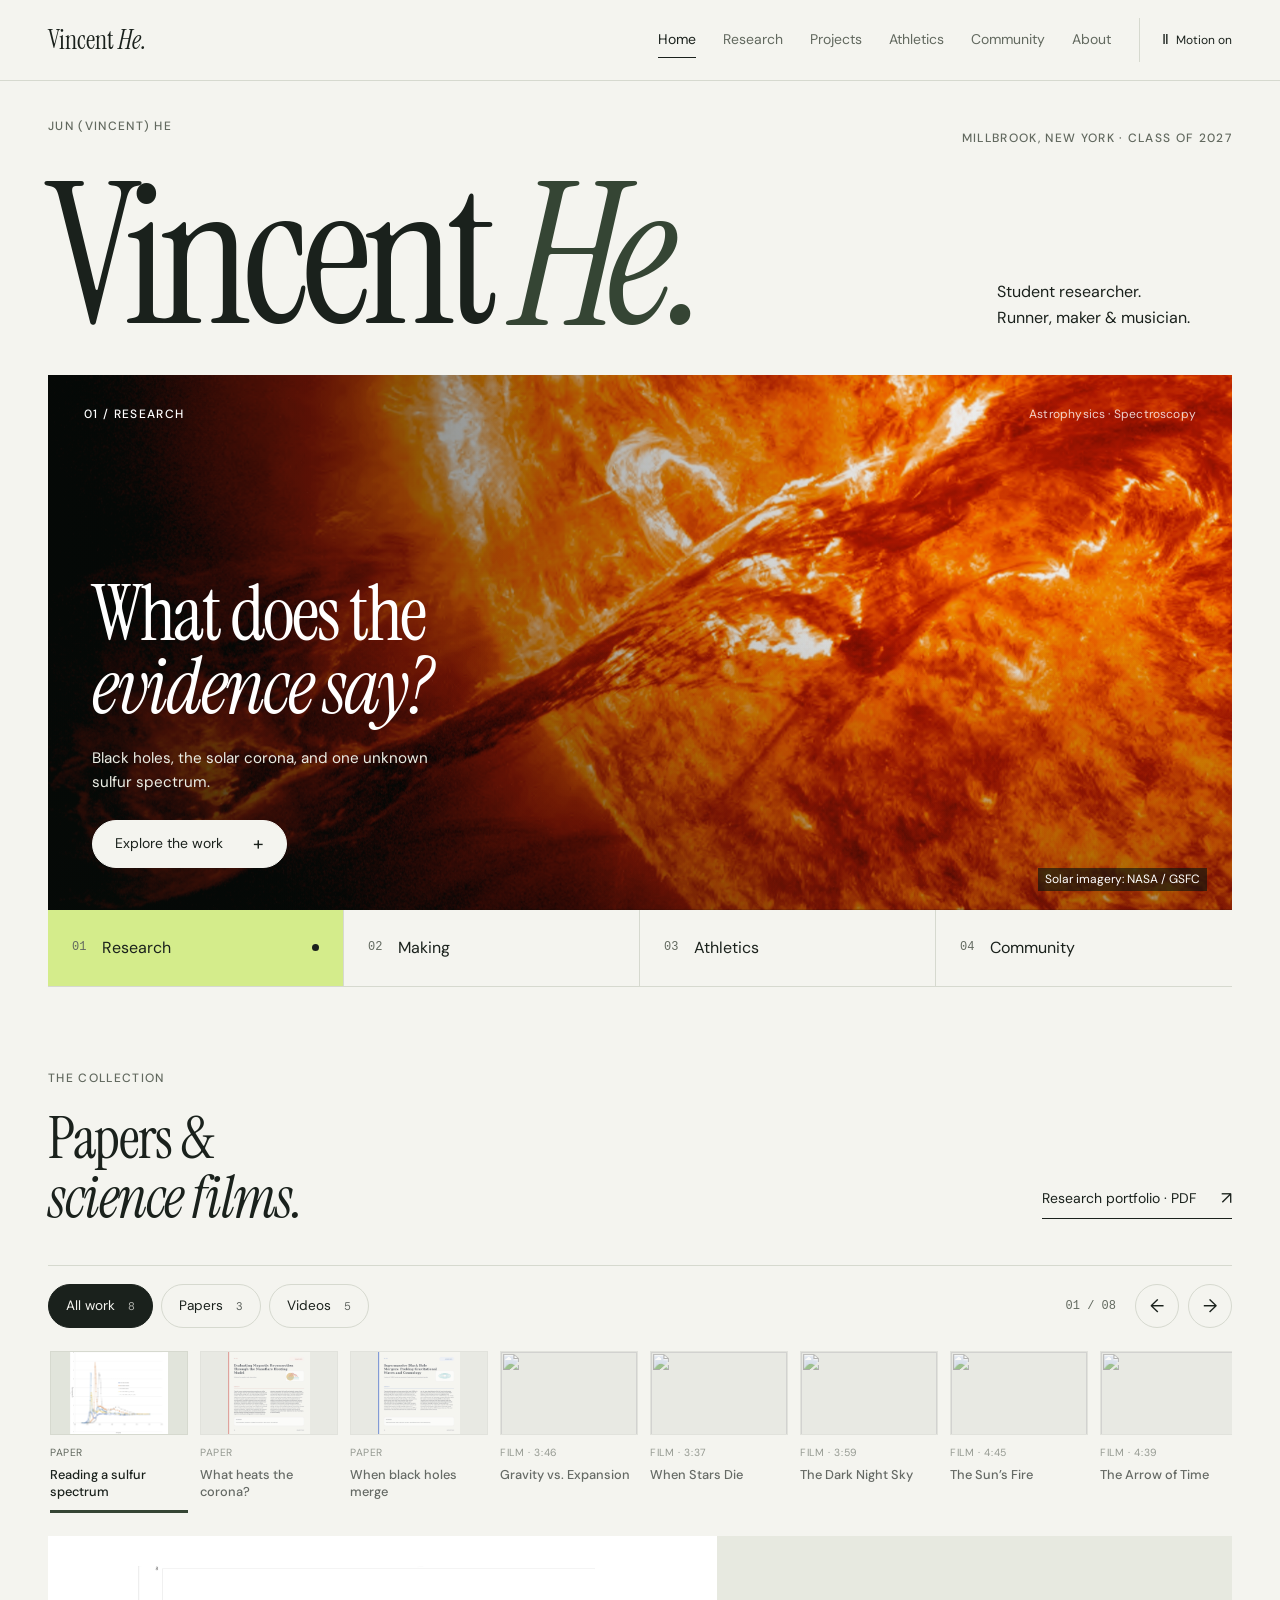
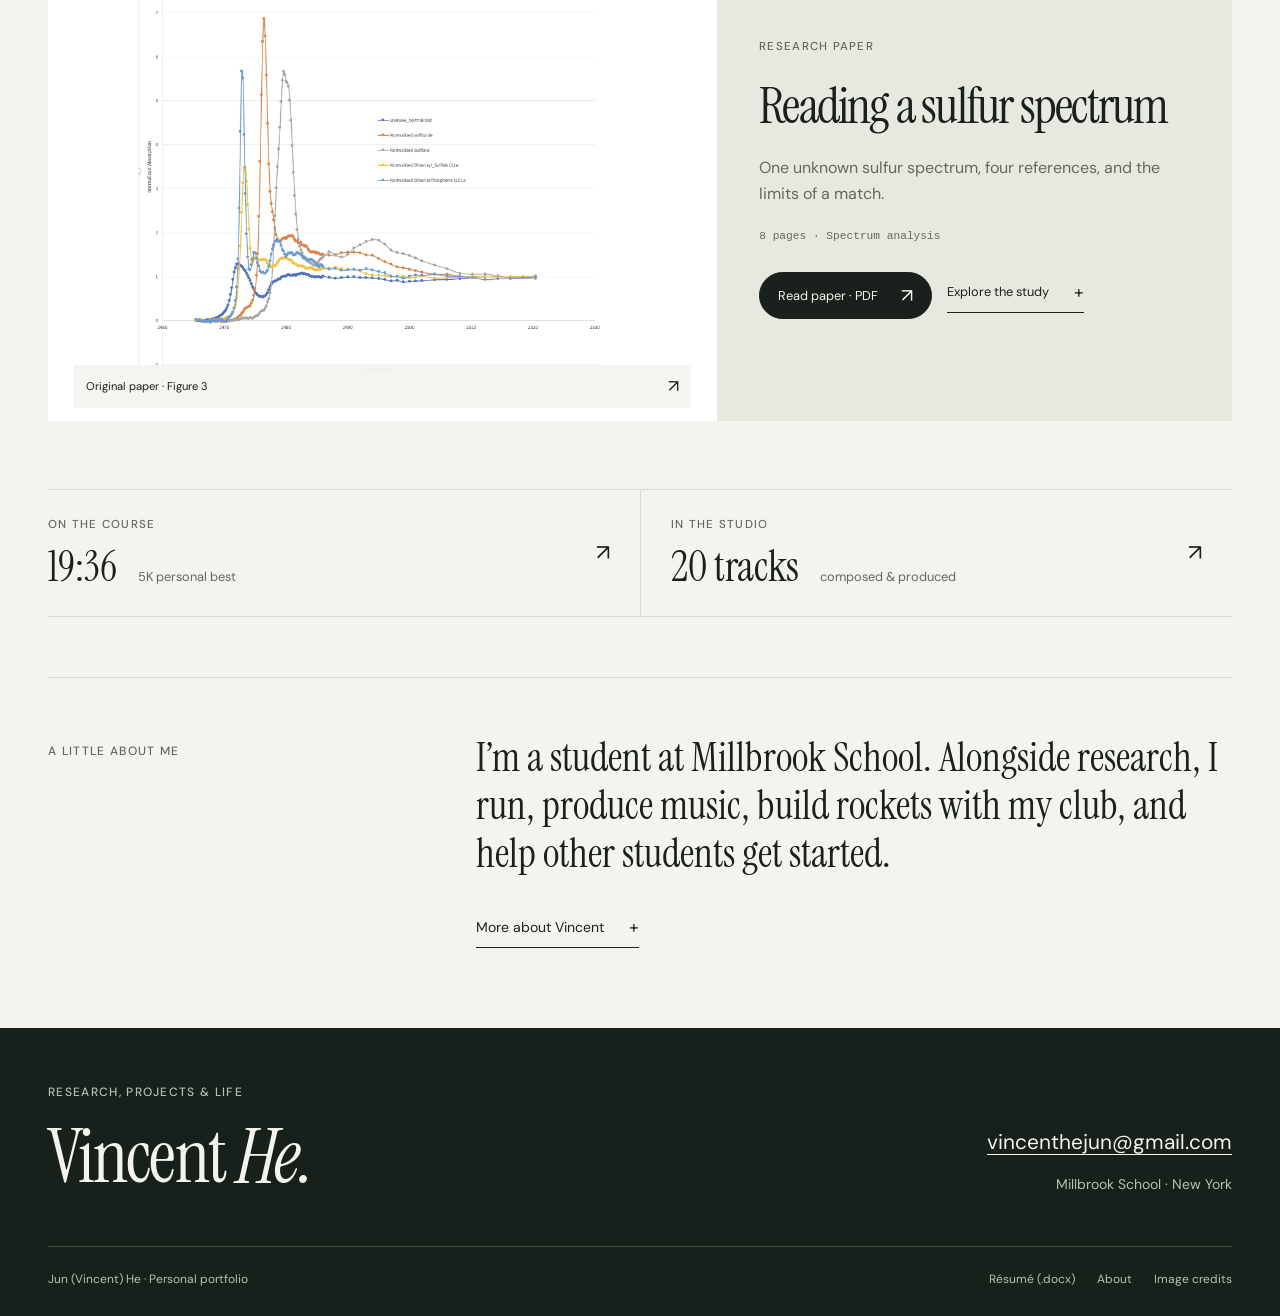
==== commit 4b58cc48: "Add manuscript and Nebula Mind video collection with visual research guides" ====
--- a/index.html
+++ b/index.html
@@ -1,5 +1,5 @@
 <!doctype html>
-<html lang="en"><head><meta charset="utf-8"><link rel="canonical" href="https://yuhuiwang0801.github.io/vincent-he-website/"><meta property="og:url" content="https://yuhuiwang0801.github.io/vincent-he-website/"><meta name="viewport" content="width=device-width,initial-scale=1"><title>Vincent He — Research, Projects &amp; Life</title><meta name="description" content="Student researcher, runner, maker, and musician at Millbrook School. Explore Vincent He’s research, projects, athletics, and community."><meta name="theme-color" content="#17201b"><meta property="og:type" content="website"><meta property="og:title" content="Vincent He — Research, Projects &amp; Life"><meta property="og:description" content="Student researcher, runner, maker, and musician at Millbrook School. Explore Vincent He’s research, projects, athletics, and community."><meta name="twitter:card" content="summary"><meta name="twitter:title" content="Vincent He — Research, Projects &amp; Life"><meta name="twitter:description" content="Student researcher, runner, maker, and musician at Millbrook School. Explore Vincent He’s research, projects, athletics, and community."><link rel="icon" type="image/svg+xml" href="data:image/svg+xml,%3Csvg xmlns='http://www.w3.org/2000/svg' viewBox='0 0 32 32'%3E%3Crect width='32' height='32' fill='%2317201b'/%3E%3Cpath d='M7 8l9 17 9-17h-4l-5 10-5-10z' fill='%23fff'/%3E%3C/svg%3E"><link rel="stylesheet" href="assets/style.css?v=442315c541f2"><noscript><style>.nav{display:flex}.menu-toggle,.motion-toggle,.world-tabs,.pb-controls,.club-controls,.process-tabs,.reference-tabs,.reference-hint{display:none}.world-panel[hidden]{display:block!important;position:relative;min-height:440px}.world-panel:first-child{position:relative;min-height:440px}.world-stage{height:auto}.process-display [hidden],.reference-panels [hidden]{display:block!important}.reference-panel+.reference-panel{margin-top:20px}</style></noscript><script src="assets/main.js?v=9a8ac84bf089" defer></script></head>
+<html lang="en"><head><meta charset="utf-8"><link rel="canonical" href="https://yuhuiwang0801.github.io/vincent-he-website/"><meta property="og:url" content="https://yuhuiwang0801.github.io/vincent-he-website/"><meta name="viewport" content="width=device-width,initial-scale=1"><meta name="referrer" content="strict-origin-when-cross-origin"><title>Vincent He — Research, Projects &amp; Life</title><meta name="description" content="Student researcher, runner, maker, and musician at Millbrook School. Explore Vincent He’s research, projects, athletics, and community."><meta name="theme-color" content="#17201b"><meta property="og:type" content="website"><meta property="og:title" content="Vincent He — Research, Projects &amp; Life"><meta property="og:description" content="Student researcher, runner, maker, and musician at Millbrook School. Explore Vincent He’s research, projects, athletics, and community."><meta name="twitter:card" content="summary"><meta name="twitter:title" content="Vincent He — Research, Projects &amp; Life"><meta name="twitter:description" content="Student researcher, runner, maker, and musician at Millbrook School. Explore Vincent He’s research, projects, athletics, and community."><link rel="icon" type="image/svg+xml" href="data:image/svg+xml,%3Csvg xmlns='http://www.w3.org/2000/svg' viewBox='0 0 32 32'%3E%3Crect width='32' height='32' fill='%2317201b'/%3E%3Cpath d='M7 8l9 17 9-17h-4l-5 10-5-10z' fill='%23fff'/%3E%3C/svg%3E"><link rel="stylesheet" href="assets/style.css?v=7f40dda21398"><noscript><style>.nav{display:flex}.menu-toggle,.motion-toggle,.world-tabs,.pb-controls,.club-controls,.process-tabs,.reference-tabs,.reference-hint,.work-rail,.gallery-toolbar,.video-play,.booklet-tabs,.diagnostic-tabs{display:none}.world-panel[hidden]{display:block!important;position:relative;min-height:440px}.world-panel:first-child{position:relative;min-height:440px}.world-stage{height:auto}.process-display [hidden],.reference-panels [hidden]{display:block!important}.reference-panel+.reference-panel{margin-top:20px}.work-panel[hidden],.booklet-pages [hidden],.weight-panels [hidden],.diagnostic-panels [hidden]{display:block!important}.work-panel+.work-panel{margin-top:30px}</style></noscript><script src="assets/main.js?v=f4684248188c" defer></script></head>
 <body class="page-index"><a class="skip" href="#main">Skip to content</a><header class="site-header"><div class="wrap header-inner"><a class="brand" href="index.html" aria-label="Vincent He home">Vincent <span class="brand-mark">He.</span></a><nav id="navigation" class="nav" aria-label="Main navigation"><a href="index.html" aria-current="page">Home</a><a href="research.html">Research</a><a href="projects.html">Projects</a><a href="athletics.html">Athletics</a><a href="community.html">Community</a><a href="about.html">About</a></nav><div class="header-controls"><button class="motion-toggle" aria-pressed="true" aria-label="Motion"><span class="motion-icon" aria-hidden="true">Ⅱ</span>Motion on</button><button class="menu-toggle" aria-expanded="false" aria-controls="navigation">Menu</button></div></div><div class="scroll-progress" aria-hidden="true"></div></header>
 <main id="main" class="wrap"><section class="intro-heading">
   <div class="intro-top"><p class="eyebrow">Jun (Vincent) He</p><p class="eyebrow">Millbrook, New York · Class of 2027</p></div>
@@ -16,7 +16,7 @@
     <div class="world-panel research-world" id="world-research" role="tabpanel" aria-labelledby="tab-research" data-panel>
       <img class="stage-image" src="assets/images/sun.jpg" alt="A solar filament erupts from the Sun in an extreme-ultraviolet image from NASA’s Solar Dynamics Observatory." width="1692" height="1342" fetchpriority="high">
       <div class="image-shade"></div><div class="stage-top"><span class="eyebrow">01 / Research</span><span class="stage-location">Astrophysics · Spectroscopy</span></div>
-      <div class="stage-copy"><h2>What does the<br><em>evidence say?</em></h2><p>Black holes, the solar corona, and one unknown sulfur spectrum.</p><a class="pill light" href="research.html">Explore the research <span aria-hidden="true">+</span></a></div>
+      <div class="stage-copy"><h2>What does the<br><em>evidence say?</em></h2><p>Black holes, the solar corona, and one unknown sulfur spectrum.</p><a class="pill light" href="#work">Explore the work <span aria-hidden="true">+</span></a></div>
       <a class="image-credit" href="https://svs.gsfc.nasa.gov/11095/" target="_blank" rel="noopener noreferrer">Solar imagery: NASA / GSFC</a>
     </div>
     <div class="world-panel making-world" id="world-making" role="tabpanel" aria-labelledby="tab-making" data-panel hidden>
@@ -37,42 +37,38 @@
   </div>
 
 </section>
-<section class="focus-section">
-  <div class="section-heading" data-reveal><p class="eyebrow">Selected work &amp; life</p><h2>A few things<br><em>I’ve been working on.</em></h2></div>
-  <div class="focus-grid">
-    <article class="spectrum-feature" data-reveal>
-      <div class="feature-top"><p class="eyebrow">Research note / Pioneer</p><span class="tiny-tag">2026</span></div>
-      <h3>One unknown.<br>Four references.</h3>
-      <div class="reference-browser" data-tabs>
-        <p class="reference-hint">Select a reference to explore its role.</p>
-        <div class="reference-set reference-tabs" role="tablist" aria-label="Four reference compounds">
-          <button type="button" id="reference-tab-dbt" role="tab" aria-controls="reference-dbt" aria-selected="true" tabindex="0">DBT</button>
-          <button type="button" id="reference-tab-dibenzyl" role="tab" aria-controls="reference-dibenzyl" aria-selected="false" tabindex="-1">Dibenzyl<br> sulfide</button>
-          <button type="button" id="reference-tab-sulfoxide" role="tab" aria-controls="reference-sulfoxide" aria-selected="false" tabindex="-1">Sulfoxide</button>
-          <button type="button" id="reference-tab-sulfone" role="tab" aria-controls="reference-sulfone" aria-selected="false" tabindex="-1">Sulfone</button>
-        </div>
-        <div class="reference-panels">
-          <div class="reference-panel" id="reference-dbt" role="tabpanel" aria-labelledby="reference-tab-dbt" tabindex="0" data-panel>
-            <h4>Dibenzothiophene (DBT)</h4><p>The unknown sulfur K-edge spectrum was most consistent with DBT within the tested four-reference set.</p>
-          </div>
-          <div class="reference-panel" id="reference-dibenzyl" role="tabpanel" aria-labelledby="reference-tab-dibenzyl" tabindex="0" data-panel hidden>
-            <h4>Dibenzyl sulfide</h4><p>Dibenzyl sulfide was one of the four reference spectra processed and compared with the unknown sample.</p>
-          </div>
-          <div class="reference-panel" id="reference-sulfoxide" role="tabpanel" aria-labelledby="reference-tab-sulfoxide" tabindex="0" data-panel hidden>
-            <h4>Sulfoxide</h4><p>The sulfoxide reference was included alongside DBT, dibenzyl sulfide, and sulfone in the reference-spectrum comparison.</p>
-          </div>
-          <div class="reference-panel" id="reference-sulfone" role="tabpanel" aria-labelledby="reference-tab-sulfone" tabindex="0" data-panel hidden>
-            <h4>Sulfone</h4><p>The sulfone reference completed the four-reference set used to assess the unknown sample’s sulfur chemical environment.</p>
-          </div>
-        </div>
-      </div>
-      <div class="fit-result"><span class="eyebrow">Study result · Closest match in this reference set</span><strong>Dibenzothiophene <span>DBT</span></strong></div>
-      <p>A spectral match does not prove molecular identity.</p>
-      <a class="text-link" href="research-xanes.html">Inside the analysis <span aria-hidden="true">+</span></a>
-    </article>
-    <article class="pb-card" data-pb data-reveal><div class="feature-top"><p class="eyebrow">On the course / 5K</p><span class="tiny-tag">Personal best</span></div><div class="pb-display"><span data-pb-time>19:36</span><span class="pb-unit">min : sec</span></div><div class="pb-bars"><div><span>Earlier <b>24:30</b></span><i style="--length:100%"></i></div><div><span>Best <b>19:36</b></span><i style="--length:80%"></i></div></div><div class="pb-controls" role="group" aria-label="Compare 5K personal bests"><button data-pb-select="earlier" aria-pressed="false">Earlier PB</button><button data-pb-select="best" aria-pressed="true">Best PB</button><button data-pb-replay>Replay comparison</button></div><a class="text-link" href="athletics.html">4:54 faster over 5 km <span aria-hidden="true">+</span></a></article>
+<section class="work-section" id="work">
+  <div class="collection-heading"><div><p class="eyebrow">The collection</p><h2>Papers &amp;<br><em>science films.</em></h2></div><a class="text-link" href="assets/papers/research-portfolio.pdf" target="_blank" rel="noopener noreferrer">Research portfolio · PDF <span aria-hidden="true">↗</span></a></div>
+  <div class="work-gallery" data-work-gallery id="home-gallery">
+    <div class="gallery-toolbar"><div class="work-filters" role="group" aria-label="Filter the collection"><button type="button" data-work-filter="all" aria-pressed="true">All work <span>8</span></button><button type="button" data-work-filter="paper" aria-pressed="false">Papers <span>3</span></button><button type="button" data-work-filter="video" aria-pressed="false">Videos <span>5</span></button></div><div class="gallery-paging"><span data-work-position aria-live="polite">01 / 08</span><button type="button" data-work-prev aria-label="Previous work">←</button><button type="button" data-work-next aria-label="Next work">→</button></div></div>
+    <div class="work-rail" role="tablist" aria-label="Choose a work"><button type="button" class="work-tab" id="home-tab-xanes" role="tab" data-work-kind="paper" aria-controls="home-work-xanes" aria-selected="true" tabindex="0"><img src="assets/research/xanes-spectra.webp" alt="" loading="lazy" referrerpolicy="strict-origin-when-cross-origin"><span class="work-tab-type">Paper</span><strong>Reading a sulfur spectrum</strong></button><button type="button" class="work-tab" id="home-tab-solar" role="tab" data-work-kind="paper" aria-controls="home-work-solar" aria-selected="false" tabindex="-1"><img src="assets/research/portfolio-p4-nanoflare-heating.webp" alt="" loading="lazy" referrerpolicy="strict-origin-when-cross-origin"><span class="work-tab-type">Paper</span><strong>What heats the corona?</strong></button><button type="button" class="work-tab" id="home-tab-black-holes" role="tab" data-work-kind="paper" aria-controls="home-work-black-holes" aria-selected="false" tabindex="-1"><img src="assets/research/portfolio-p3-black-hole-mergers.webp" alt="" loading="lazy" referrerpolicy="strict-origin-when-cross-origin"><span class="work-tab-type">Paper</span><strong>When black holes merge</strong></button><button type="button" class="work-tab" id="home-tab-MFL04ZYWpHE" role="tab" data-work-kind="video" aria-controls="home-work-MFL04ZYWpHE" aria-selected="false" tabindex="-1"><img src="https://i.ytimg.com/vi/MFL04ZYWpHE/hq720.jpg?sqp=-oaymwEXCNAFEJQDSFryq4qpAwkIARUAAIhCGAE=&amp;rs=AOn4CLDVqcHOPNmhjOKudmAHovWBeuISzA" alt="" loading="lazy" referrerpolicy="strict-origin-when-cross-origin"><span class="work-tab-type">Film · 3:46</span><strong>Gravity vs. Expansion</strong></button><button type="button" class="work-tab" id="home-tab-fX_-sJfL0zs" role="tab" data-work-kind="video" aria-controls="home-work-fX_-sJfL0zs" aria-selected="false" tabindex="-1"><img src="https://i.ytimg.com/vi/fX_-sJfL0zs/hq720.jpg?sqp=-oaymwEXCNAFEJQDSFryq4qpAwkIARUAAIhCGAE=&amp;rs=AOn4CLDP_yySkdeO4PRnfxbok_JQVr_d4Q" alt="" loading="lazy" referrerpolicy="strict-origin-when-cross-origin"><span class="work-tab-type">Film · 3:37</span><strong>When Stars Die</strong></button><button type="button" class="work-tab" id="home-tab-S23_kJNcQvM" role="tab" data-work-kind="video" aria-controls="home-work-S23_kJNcQvM" aria-selected="false" tabindex="-1"><img src="https://i.ytimg.com/vi/S23_kJNcQvM/hq720.jpg?sqp=-oaymwEXCNAFEJQDSFryq4qpAwkIARUAAIhCGAE=&amp;rs=AOn4CLD0sfFbQiQGq2eXkObxJfuuKsEz-g" alt="" loading="lazy" referrerpolicy="strict-origin-when-cross-origin"><span class="work-tab-type">Film · 3:59</span><strong>The Dark Night Sky</strong></button><button type="button" class="work-tab" id="home-tab-veRBWvaCELc" role="tab" data-work-kind="video" aria-controls="home-work-veRBWvaCELc" aria-selected="false" tabindex="-1"><img src="https://i.ytimg.com/vi/veRBWvaCELc/hq720.jpg?sqp=-oaymwEXCNAFEJQDSFryq4qpAwkIARUAAIhCGAE=&amp;rs=AOn4CLBQgDtCnrHjPNq9DoUeXlfkCEhEGQ" alt="" loading="lazy" referrerpolicy="strict-origin-when-cross-origin"><span class="work-tab-type">Film · 4:45</span><strong>The Sun’s Fire</strong></button><button type="button" class="work-tab" id="home-tab-xz0bvIJrhag" role="tab" data-work-kind="video" aria-controls="home-work-xz0bvIJrhag" aria-selected="false" tabindex="-1"><img src="https://i.ytimg.com/vi/xz0bvIJrhag/hq720.jpg?sqp=-oaymwEXCNAFEJQDSFryq4qpAwkIARUAAIhCGAE=&amp;rs=AOn4CLCVygusqlDQN9s4i3fcFXf5eKbfQA" alt="" loading="lazy" referrerpolicy="strict-origin-when-cross-origin"><span class="work-tab-type">Film · 4:39</span><strong>The Arrow of Time</strong></button></div>
+    <div class="work-stage"><div class="work-panel paper-work" id="home-work-xanes" role="tabpanel" aria-labelledby="home-tab-xanes" tabindex="0">
+      <div class="work-media plot-media"><a class="paper-preview" href="research-xanes.html" aria-label="Explore Reading a sulfur spectrum"><img src="assets/research/xanes-spectra.webp" alt="Normalized spectra reproduced from Figure 3 of Vincent’s XANES paper." loading="lazy"><span class="preview-cue">Original paper · Figure 3 <b aria-hidden="true">↗</b></span></a></div>
+      <div class="work-copy"><p class="eyebrow">Research paper</p><h3>Reading a sulfur spectrum</h3><p>One unknown sulfur spectrum, four references, and the limits of a match.</p><span class="work-meta">8 pages · Spectrum analysis</span><div class="work-actions"><a class="pill dark" href="assets/papers/xanes.pdf" target="_blank" rel="noopener noreferrer">Read paper · PDF <span aria-hidden="true">↗</span></a><a class="text-link" href="research-xanes.html">Explore the study <span aria-hidden="true">+</span></a></div></div>
+    </div><div class="work-panel paper-work" id="home-work-solar" role="tabpanel" aria-labelledby="home-tab-solar" tabindex="0" hidden>
+      <div class="work-media "><a class="paper-preview" href="research-solar.html" aria-label="Explore What heats the corona?"><img src="assets/research/portfolio-p4-nanoflare-heating.webp" alt="Original research portfolio page for What heats the corona?." loading="lazy"><span class="preview-cue">Research portfolio · Original page <b aria-hidden="true">↗</b></span></a></div>
+      <div class="work-copy"><p class="eyebrow">Research paper</p><h3>What heats the corona?</h3><p>Three studies connect predicted nanoflares with the Sun’s observed heating and cooling.</p><span class="work-meta">8 pages · Evidence review</span><div class="work-actions"><a class="pill dark" href="assets/papers/solar.pdf" target="_blank" rel="noopener noreferrer">Read paper · PDF <span aria-hidden="true">↗</span></a><a class="text-link" href="research-solar.html">Explore the study <span aria-hidden="true">+</span></a></div></div>
+    </div><div class="work-panel paper-work" id="home-work-black-holes" role="tabpanel" aria-labelledby="home-tab-black-holes" tabindex="0" hidden>
+      <div class="work-media "><a class="paper-preview" href="research-black-holes.html" aria-label="Explore When black holes merge"><img src="assets/research/portfolio-p3-black-hole-mergers.webp" alt="Original research portfolio page for When black holes merge." loading="lazy"><span class="preview-cue">Research portfolio · Original page <b aria-hidden="true">↗</b></span></a></div>
+      <div class="work-copy"><p class="eyebrow">Research paper</p><h3>When black holes merge</h3><p>Black-hole mergers, gravitational waves, and the search for complementary signals.</p><span class="work-meta">6 pages · Literature review</span><div class="work-actions"><a class="pill dark" href="assets/papers/black-holes.pdf" target="_blank" rel="noopener noreferrer">Read paper · PDF <span aria-hidden="true">↗</span></a><a class="text-link" href="research-black-holes.html">Explore the study <span aria-hidden="true">+</span></a></div></div>
+    </div><div class="work-panel video-work" id="home-work-MFL04ZYWpHE" role="tabpanel" aria-labelledby="home-tab-MFL04ZYWpHE" tabindex="0" hidden>
+      <div class="work-media "><div class="video-frame" data-video-frame><img src="https://i.ytimg.com/vi/MFL04ZYWpHE/hq720.jpg?sqp=-oaymwEXCNAFEJQDSFryq4qpAwkIARUAAIhCGAE=&amp;rs=AOn4CLDVqcHOPNmhjOKudmAHovWBeuISzA" alt="YouTube cover for Episode 5 : “Why Doesn’t the Universe Collapse? The Mystery of Gravity vs. Expansion”" loading="lazy" referrerpolicy="strict-origin-when-cross-origin"><button type="button" class="video-play" data-video-id="MFL04ZYWpHE" data-video-title="Gravity vs. Expansion" aria-label="Play Gravity vs. Expansion"><span aria-hidden="true">▶</span> Play film</button></div></div>
+      <div class="work-copy"><p class="eyebrow">Nebula Mind / Science film</p><h3>Gravity vs. Expansion</h3><p>Why the universe expands despite gravity.</p><span class="work-meta">3:46 · Cosmology</span><div class="work-actions"><a class="pill light" href="https://www.youtube.com/watch?v=MFL04ZYWpHE" target="_blank" rel="noopener noreferrer">Watch on YouTube <span aria-hidden="true">↗</span></a><a class="text-link" href="https://www.youtube.com/@astrophysics-r5o" target="_blank" rel="noopener noreferrer">Visit the channel <span aria-hidden="true">↗</span></a></div></div>
+    </div><div class="work-panel video-work" id="home-work-fX_-sJfL0zs" role="tabpanel" aria-labelledby="home-tab-fX_-sJfL0zs" tabindex="0" hidden>
+      <div class="work-media "><div class="video-frame" data-video-frame><img src="https://i.ytimg.com/vi/fX_-sJfL0zs/hq720.jpg?sqp=-oaymwEXCNAFEJQDSFryq4qpAwkIARUAAIhCGAE=&amp;rs=AOn4CLDP_yySkdeO4PRnfxbok_JQVr_d4Q" alt="YouTube cover for Episode 4: When Stars Remember Their Own Death" loading="lazy" referrerpolicy="strict-origin-when-cross-origin"><button type="button" class="video-play" data-video-id="fX_-sJfL0zs" data-video-title="When Stars Die" aria-label="Play When Stars Die"><span aria-hidden="true">▶</span> Play film</button></div></div>
+      <div class="work-copy"><p class="eyebrow">Nebula Mind / Science film</p><h3>When Stars Die</h3><p>Stellar death, cosmic cycles, and what remains.</p><span class="work-meta">3:37 · Stellar evolution</span><div class="work-actions"><a class="pill light" href="https://www.youtube.com/watch?v=fX_-sJfL0zs" target="_blank" rel="noopener noreferrer">Watch on YouTube <span aria-hidden="true">↗</span></a><a class="text-link" href="https://www.youtube.com/@astrophysics-r5o" target="_blank" rel="noopener noreferrer">Visit the channel <span aria-hidden="true">↗</span></a></div></div>
+    </div><div class="work-panel video-work" id="home-work-S23_kJNcQvM" role="tabpanel" aria-labelledby="home-tab-S23_kJNcQvM" tabindex="0" hidden>
+      <div class="work-media "><div class="video-frame" data-video-frame><img src="https://i.ytimg.com/vi/S23_kJNcQvM/hq720.jpg?sqp=-oaymwEXCNAFEJQDSFryq4qpAwkIARUAAIhCGAE=&amp;rs=AOn4CLD0sfFbQiQGq2eXkObxJfuuKsEz-g" alt="YouTube cover for Episode 3: The Darkness Between the Stars-----Olbers’ Paradox" loading="lazy" referrerpolicy="strict-origin-when-cross-origin"><button type="button" class="video-play" data-video-id="S23_kJNcQvM" data-video-title="The Dark Night Sky" aria-label="Play The Dark Night Sky"><span aria-hidden="true">▶</span> Play film</button></div></div>
+      <div class="work-copy"><p class="eyebrow">Nebula Mind / Science film</p><h3>The Dark Night Sky</h3><p>Olbers’ paradox and an expanding universe.</p><span class="work-meta">3:59 · Cosmology</span><div class="work-actions"><a class="pill light" href="https://www.youtube.com/watch?v=S23_kJNcQvM" target="_blank" rel="noopener noreferrer">Watch on YouTube <span aria-hidden="true">↗</span></a><a class="text-link" href="https://www.youtube.com/@astrophysics-r5o" target="_blank" rel="noopener noreferrer">Visit the channel <span aria-hidden="true">↗</span></a></div></div>
+    </div><div class="work-panel video-work" id="home-work-veRBWvaCELc" role="tabpanel" aria-labelledby="home-tab-veRBWvaCELc" tabindex="0" hidden>
+      <div class="work-media "><div class="video-frame" data-video-frame><img src="https://i.ytimg.com/vi/veRBWvaCELc/hq720.jpg?sqp=-oaymwEXCNAFEJQDSFryq4qpAwkIARUAAIhCGAE=&amp;rs=AOn4CLBQgDtCnrHjPNq9DoUeXlfkCEhEGQ" alt="YouTube cover for Episode 2: Where Does the Sun’s Fire Come From? | Looking Up Thinking Deep Ep. 2" loading="lazy" referrerpolicy="strict-origin-when-cross-origin"><button type="button" class="video-play" data-video-id="veRBWvaCELc" data-video-title="The Sun’s Fire" aria-label="Play The Sun’s Fire"><span aria-hidden="true">▶</span> Play film</button></div></div>
+      <div class="work-copy"><p class="eyebrow">Nebula Mind / Science film</p><h3>The Sun’s Fire</h3><p>How nuclear fusion powers our nearest star.</p><span class="work-meta">4:45 · Solar physics</span><div class="work-actions"><a class="pill light" href="https://www.youtube.com/watch?v=veRBWvaCELc" target="_blank" rel="noopener noreferrer">Watch on YouTube <span aria-hidden="true">↗</span></a><a class="text-link" href="https://www.youtube.com/@astrophysics-r5o" target="_blank" rel="noopener noreferrer">Visit the channel <span aria-hidden="true">↗</span></a></div></div>
+    </div><div class="work-panel video-work" id="home-work-xz0bvIJrhag" role="tabpanel" aria-labelledby="home-tab-xz0bvIJrhag" tabindex="0" hidden>
+      <div class="work-media "><div class="video-frame" data-video-frame><img src="https://i.ytimg.com/vi/xz0bvIJrhag/hq720.jpg?sqp=-oaymwEXCNAFEJQDSFryq4qpAwkIARUAAIhCGAE=&amp;rs=AOn4CLCVygusqlDQN9s4i3fcFXf5eKbfQA" alt="YouTube cover for Episode 1: Time Beneath the Stars: A Journey Through Entropy and Thought" loading="lazy" referrerpolicy="strict-origin-when-cross-origin"><button type="button" class="video-play" data-video-id="xz0bvIJrhag" data-video-title="The Arrow of Time" aria-label="Play The Arrow of Time"><span aria-hidden="true">▶</span> Play film</button></div></div>
+      <div class="work-copy"><p class="eyebrow">Nebula Mind / Science film</p><h3>The Arrow of Time</h3><p>Entropy, causality, and why time moves forward.</p><span class="work-meta">4:39 · Entropy</span><div class="work-actions"><a class="pill light" href="https://www.youtube.com/watch?v=xz0bvIJrhag" target="_blank" rel="noopener noreferrer">Watch on YouTube <span aria-hidden="true">↗</span></a><a class="text-link" href="https://www.youtube.com/@astrophysics-r5o" target="_blank" rel="noopener noreferrer">Visit the channel <span aria-hidden="true">↗</span></a></div></div>
+    </div></div>
   </div>
 </section>
-<section class="making-feature" data-reveal><div class="making-image"><img src="assets/images/music.jpg" alt="Synthesizer controls, an editorial image by Oskar Kadaksoo." width="1800" height="1200" loading="lazy"><span class="image-credit">Editorial photograph · Oskar Kadaksoo / Unsplash</span></div><div class="making-copy"><p class="eyebrow">Away from the research desk</p><h2>Arrangement.<br>Recording.<br><em>One more mix.</em></h2><p>I produce music from the first arrangement through the final mix. Ten of my twenty original tracks were written for science media.</p><a class="pill dark" href="projects.html#music">Music &amp; making <span aria-hidden="true">+</span></a></div></section>
+<section class="life-links" aria-label="Beyond the research"><a href="athletics.html"><span class="eyebrow">On the course</span><strong>19:36 <small>5K personal best</small></strong><span aria-hidden="true">↗</span></a><a href="projects.html#music"><span class="eyebrow">In the studio</span><strong>20 tracks <small>composed &amp; produced</small></strong><span aria-hidden="true">↗</span></a></section>
 <section class="home-note" data-reveal><span class="eyebrow">A little about me</span><p>I’m a student at Millbrook School. Alongside research, I run, produce music, build rockets with my club, and help other students get started.</p><a class="text-link" href="about.html">More about Vincent <span aria-hidden="true">+</span></a></section>
 </main><footer class="site-footer"><div class="wrap"><div class="footer-main"><div><p class="eyebrow">Research, projects &amp; life</p><h2>Vincent <em>He.</em></h2></div><div class="footer-contact"><a href="mailto:vincenthejun@gmail.com">vincenthejun@gmail.com</a><p>Millbrook School · New York</p></div></div><div class="footer-inner"><span>Jun (Vincent) He · Personal portfolio</span><div class="footer-links"><a href="assets/vincent-he-resume.docx" download>Résumé (.docx)</a><a href="about.html">About</a><a href="about.html#image-credits">Image credits</a></div></div></div></footer></body></html>
--- a/assets/style.css
+++ b/assets/style.css
@@ -25,3 +25,13 @@
 .reference-hint{margin-top:24px;color:var(--muted);font-size:.8rem}.reference-tabs{margin:12px 0 0;grid-template-columns:repeat(4,minmax(0,1fr))}.reference-tabs>button{background:transparent;padding:8px 4px;transition:background .2s,color .2s}.reference-tabs>button:hover{background:#dce2d3}.reference-tabs>button[aria-selected=true]{background:var(--green);border-color:var(--green);color:white}.reference-tabs>button:focus-visible,.reference-panel:focus-visible{outline:2px solid #66843c;outline-offset:4px}.reference-panels{min-height:143px;padding:20px 0}.reference-panel h4{margin:0 0 9px;font-size:1rem;font-weight:500;line-height:1.4}.reference-panel p{font-size:.875rem;color:var(--muted);line-height:1.65}.reference-panel[hidden]{display:none}
 @media(max-width:850px) and (min-width:601px){.reference-tabs{grid-template-columns:repeat(2,minmax(0,1fr))}.reference-panels{min-height:168px}}
 @media(max-width:360px){.reference-tabs{grid-template-columns:repeat(2,minmax(0,1fr))}.reference-panels{min-height:172px}}
+
+/* Work collection: real manuscripts and films, with a single active stage. */
+.work-section{padding:82px 0 68px;scroll-margin-top:100px}.collection-heading{display:flex;justify-content:space-between;align-items:end;gap:35px;margin-bottom:38px}.collection-heading .eyebrow{color:var(--muted);margin-bottom:23px}.collection-heading h2{font-size:clamp(2.9rem,4.5vw,4.5rem)}.collection-heading>.text-link{flex:none;margin-bottom:8px}.work-gallery{min-width:0}.gallery-toolbar{display:flex;align-items:center;justify-content:space-between;gap:20px;padding:18px 0;border-top:1px solid var(--line)}.work-filters{display:flex;gap:8px;flex-wrap:wrap}.work-filters button{border:1px solid var(--line);background:transparent;padding:9px 17px;min-height:44px;border-radius:30px;font-size:.85rem}.work-filters button span{font-size:.7rem;margin-left:9px;opacity:.7}.work-filters button[aria-pressed=true]{background:var(--ink);border-color:var(--ink);color:var(--paper)}.gallery-paging{display:flex;align-items:center;gap:9px;white-space:nowrap}.gallery-paging>span{font:.75rem var(--mono);color:var(--muted);margin-right:10px}.gallery-paging button{background:none;border:1px solid var(--line);width:44px;height:44px;border-radius:50%;font-size:1.15rem}.gallery-paging button:hover{background:var(--accent);border-color:var(--accent)}.work-rail{display:flex;overflow-x:auto;gap:12px;padding:5px 2px 20px;scrollbar-width:thin;scrollbar-color:#b2baa8 transparent}.work-tab{flex:1 0 138px;max-width:220px;display:flex;flex-direction:column;text-align:left;border:0;border-bottom:3px solid transparent;background:transparent;padding:0 0 10px;min-width:0;transition:opacity .2s,border-color .2s}.work-tab img{height:84px;object-fit:cover;background:#e1e4db;border:1px solid var(--line);filter:saturate(.65)}.work-tab[data-work-kind=paper] img{object-fit:contain;background:#e1e4db}.work-tab-type{font-size:.65rem;letter-spacing:.06em;text-transform:uppercase;color:var(--muted);margin:9px 0 4px}.work-tab strong{font-size:.8rem;font-weight:500;line-height:1.35}.work-tab[aria-selected=true]{border-color:var(--green)}.work-tab[aria-selected=true] img,.work-tab:hover img{filter:none}.work-tab:not([aria-selected=true]){opacity:.65}.work-tab:hover{opacity:1}.work-tab:focus-visible,.work-panel:focus-visible{outline:2px solid #66843c;outline-offset:4px}.work-stage{margin-top:3px}.work-panel{display:grid;grid-template-columns:minmax(0,1.3fr) minmax(0,1fr);min-height:485px;background:#e7e9e0;overflow:hidden}.work-media{position:relative;min-width:0;min-height:485px;display:flex;align-items:center;justify-content:center;background:#dae0d4}.paper-preview{position:relative;display:flex;align-items:center;justify-content:center;width:100%;height:100%;text-decoration:none;padding:27px}.paper-preview img{object-fit:contain;height:410px;width:auto;max-width:100%;box-shadow:0 12px 35px #1019101a;transition:transform .5s}.paper-preview:hover img{transform:translateY(-4px)}.plot-media{background:#fff}.plot-media .paper-preview{padding:30px 28px 45px}.plot-media .paper-preview img{width:100%;height:auto;max-height:410px;box-shadow:none}.preview-cue{position:absolute;bottom:13px;left:26px;right:26px;display:flex;align-items:center;justify-content:space-between;font-size:.7rem;color:var(--ink);background:#f4f4efed;padding:7px 12px}.preview-cue b{font-size:1.1rem;font-weight:400}.work-copy{padding:46px 42px;display:flex;align-items:flex-start;justify-content:center;flex-direction:column}.work-copy>.eyebrow{font-size:.72rem;color:var(--muted);margin-bottom:24px}.work-copy>h3{font-family:var(--serif);font-size:clamp(2.8rem,4vw,4rem);line-height:1.02;max-width:480px}.work-copy>p:not(.eyebrow){font-size:1rem;color:var(--muted);line-height:1.65;margin-top:23px;max-width:420px}.work-meta{font:.7rem var(--mono);color:var(--muted);margin-top:22px}.work-actions{display:flex;align-items:flex-start;gap:15px;flex-wrap:wrap;margin-top:30px}.work-actions .pill{font-size:.8rem;padding:12px 18px;gap:23px;min-height:46px}.work-actions .text-link{font-size:.8rem}.video-work{background:var(--dark);color:var(--paper)}.video-work .work-media{background:#0b100e;padding:24px}.video-work .work-copy>.eyebrow,.video-work .work-copy>p:not(.eyebrow),.video-work .work-meta{color:#b8c3b0}.video-frame{position:relative;width:100%;aspect-ratio:16/9;background:#000}.video-frame img{position:absolute;inset:0;object-fit:cover}.video-frame iframe{display:block;border:0;width:100%;height:100%;position:absolute;inset:0}.video-play{position:absolute;inset:0;width:100%;border:0;background:linear-gradient(0deg,#0009,transparent 70%);color:#fff;display:flex;align-items:center;justify-content:center;gap:12px;font-size:.875rem;text-shadow:0 1px 8px #000}.video-play>span{display:flex;align-items:center;justify-content:center;padding-left:3px;border-radius:50%;width:60px;height:60px;background:var(--paper);color:var(--ink);text-shadow:none;box-shadow:0 8px 35px #0003;transition:transform .2s}.video-play:hover>span{transform:scale(1.08)}.stop-video{background:transparent;border:0;border-bottom:1px solid currentColor;color:inherit}.life-links{display:grid;grid-template-columns:1fr 1fr;border-top:1px solid var(--line);border-bottom:1px solid var(--line);margin:0 0 60px}.life-links>a{display:grid;grid-template-columns:1fr auto;gap:13px;padding:26px 30px 26px 0;text-decoration:none}.life-links>a+a{border-left:1px solid var(--line);padding-left:30px}.life-links .eyebrow{grid-column:1;color:var(--muted);font-size:.72rem}.life-links strong{font:2.6rem/1.05 var(--serif)}.life-links small{font:.8rem var(--sans);margin-left:14px;color:var(--muted)}.life-links>a>span:last-child{grid-column:2;grid-row:1/3;align-self:center;font-size:1.4rem}.research-collection,.video-collection{margin-bottom:50px}.portfolio-booklet{margin:35px 0 70px;border-top:1px solid var(--line);border-bottom:1px solid var(--line)}.portfolio-booklet>summary{list-style:none;cursor:pointer;display:flex;justify-content:space-between;gap:30px;align-items:center;padding:28px 0}.portfolio-booklet summary::-webkit-details-marker,.research-background summary::-webkit-details-marker{display:none}.portfolio-booklet summary .eyebrow{display:block;font-size:.7rem;color:var(--muted);margin-bottom:10px}.portfolio-booklet summary strong{font:2.5rem var(--serif)}.portfolio-booklet summary>span:last-child{font-size:1.6rem}.portfolio-booklet[open] summary>span:last-child{transform:rotate(45deg)}.booklet-body{padding:0 0 30px}.booklet-tabs{display:flex;gap:8px;flex-wrap:wrap;margin-bottom:24px}.booklet-tabs button{background:none;border:1px solid var(--line);padding:10px 17px;font-size:.8rem;min-height:44px}.booklet-tabs button[aria-selected=true]{background:var(--ink);color:white;border-color:var(--ink)}.booklet-pages{background:#e7e9e0;padding:28px}.booklet-pages figure{margin:0 auto;max-width:660px}.booklet-pages img{width:100%;height:auto;box-shadow:0 12px 25px #17201b1a}.booklet-pages figcaption{font-size:.75rem;color:var(--muted);margin-top:18px}.booklet-body>.text-link{margin-top:20px}.compact-projects{margin-top:55px}.compact-detail{max-width:1120px}.compact-detail h1{font-size:clamp(3.8rem,6vw,6.5rem)}.compact-detail .lead{max-width:760px;font-size:1.05rem}.paper-topline{display:flex;align-items:center;flex-wrap:wrap;gap:24px;margin-top:28px}.paper-topline>span{font-size:.8rem;color:var(--muted)}.evidence-visual{display:grid;grid-template-columns:minmax(0,1.45fr) minmax(0,1fr);border-top:1px solid var(--line);border-bottom:1px solid var(--line)}.source-figure{display:flex;flex-direction:column;align-items:center;justify-content:center;background:white;text-decoration:none;padding:25px}.source-figure img{width:100%;height:auto;object-fit:contain}.source-figure>span{font-size:.75rem;color:var(--muted);margin-top:18px;align-self:flex-start}.fit-browser{background:#e7e9e0;padding:35px}.evidence-heading>.eyebrow{color:var(--muted);font-size:.72rem;margin-bottom:20px}.evidence-heading h2{font-size:3.2rem}.evidence-heading>p:not(.eyebrow){font-size:.875rem;color:var(--muted);margin-top:17px}.fit-browser .reference-tabs{grid-template-columns:1fr 1fr;margin-top:25px}.fit-browser .reference-tabs>button{min-height:55px}.weight-reading{display:flex;align-items:end;gap:18px;margin-top:28px}.weight-reading strong{font:4.4rem/.95 var(--serif)}.weight-reading>span{font-size:.72rem;color:var(--muted);line-height:1.5}.weight-track{height:9px;background:#cfd7c6;margin:24px 0 19px;overflow:hidden}.weight-track i{display:block;width:var(--weight);height:100%;background:var(--green);transform-origin:left}.motion-on .weight-panels>div:not([hidden]) .weight-track i{animation:weight-fill .7s ease-out}.weight-panels p{font-size:.85rem;color:var(--muted);min-height:45px}.figure-note{font-size:.75rem!important;line-height:1.65;color:var(--muted);margin-top:22px}.figure-note a{display:inline-block;margin-top:4px}.research-takeaway{display:grid;grid-template-columns:220px minmax(0,1fr);gap:45px;padding:50px 0}.research-takeaway>.eyebrow{color:var(--muted);font-size:.75rem;padding-top:10px}.research-takeaway h2{font-size:clamp(2.3rem,3.2vw,3.3rem);line-height:1.12;max-width:930px}.research-takeaway p:not(.eyebrow){font-size:.95rem;line-height:1.75;color:var(--muted);max-width:800px;margin-top:22px}.research-background{border-top:1px solid var(--line);border-bottom:1px solid var(--line)}.research-background summary{display:flex;align-items:center;justify-content:space-between;gap:25px;cursor:pointer;list-style:none;font-size:.95rem;padding:24px 0}.research-background summary>span{font-size:1.3rem}.research-background[open] summary>span{transform:rotate(45deg)}.background-grid{display:grid;grid-template-columns:1fr 1fr;gap:60px;padding:10px 0 35px}.background-grid h3{font-size:1.1rem;margin-bottom:15px}.background-grid p,.background-grid li{font-size:.9rem;line-height:1.8;color:var(--muted)}.background-grid ul{padding-left:18px}.background-grid li+li{margin-top:9px}.compact-next{padding:26px 0 65px}.solar-evidence{background:#e7e9e0;padding:44px}.study-chain{display:grid;grid-template-columns:repeat(3,minmax(0,1fr));gap:0;margin:36px 0 40px;border-top:1px solid #bfc7b7;border-bottom:1px solid #bfc7b7}.study-chain>div{padding:26px 28px}.study-chain>div:first-child{padding-left:0}.study-chain>div+div{border-left:1px solid #bfc7b7}.study-number{font:.75rem var(--mono);color:var(--muted)}.study-chain h3{font:2.3rem/1.1 var(--serif);margin:15px 0}.study-chain p{font-size:.85rem}.study-chain>div>span:last-child{display:block;font-size:.8rem;color:var(--muted);margin-top:8px}.diagnostic-browser>.eyebrow{font-size:.72rem;color:var(--muted)}.diagnostic-tabs{display:grid;grid-template-columns:repeat(4,minmax(0,1fr));gap:8px;margin:18px 0 0}.diagnostic-tabs button{background:transparent;border:1px solid #bdc4b5;min-height:66px;padding:12px;font-size:.8rem;line-height:1.5}.diagnostic-tabs button[aria-selected=true]{background:var(--green);color:white;border-color:var(--green)}.diagnostic-panels{padding:25px 0 0;min-height:123px}.diagnostic-panels h3{font-size:1.15rem;margin-bottom:12px}.diagnostic-panels p{color:var(--muted);font-size:.95rem;max-width:800px}.blackhole-evidence{display:grid;grid-template-columns:minmax(0,1fr) minmax(0,1fr);background:#e7e9e0}.manuscript-preview{padding:35px;text-decoration:none;display:flex;flex-direction:column;align-items:center;background:#dce1d4}.manuscript-preview img{height:480px;width:auto;max-width:100%;object-fit:contain;box-shadow:0 12px 30px #17201b26}.manuscript-preview>span{font-size:.8rem;margin-top:22px}.blackhole-outline{padding:40px}.blackhole-outline>.eyebrow{font-size:.72rem;color:var(--muted);margin-bottom:24px}.blackhole-outline ol{list-style:none;margin:0;padding:0}.blackhole-outline li{padding:24px 0;border-top:1px solid #c6cebd}.blackhole-outline li>span{font:.75rem var(--mono);color:var(--muted)}.blackhole-outline h3{font:2rem/1.15 var(--serif);margin:12px 0}.blackhole-outline li>p{font-size:.9rem;color:var(--muted)}
+@keyframes weight-fill{from{transform:scaleX(0)}to{transform:scaleX(1)}}
+@media(max-width:1100px){.work-copy{padding:32px}.work-panel,.work-media{min-height:440px}.paper-preview img{height:375px}.work-copy>h3{font-size:3.2rem}.work-actions{gap:12px}.collection-heading{align-items:start}.collection-heading>.text-link{margin-top:7px}.weight-reading{flex-wrap:wrap}.research-takeaway{grid-template-columns:180px 1fr;gap:35px}.fit-browser{padding:28px}}
+@media(max-width:850px){.collection-heading{display:block}.collection-heading>.text-link{margin-top:22px}.work-section{padding:60px 0 45px}.work-panel{grid-template-columns:minmax(0,1.15fr) minmax(0,1fr)}.work-media{min-height:385px}.paper-preview{padding:20px}.paper-preview img{height:340px}.work-copy{padding:28px}.work-copy>h3{font-size:2.8rem}.work-copy>p:not(.eyebrow){font-size:.9rem}.work-actions{margin-top:23px}.work-actions .pill{font-size:.75rem;padding:12px 15px}.video-work .work-media{padding:16px}.work-tab{flex-basis:135px}.life-links small{display:block;margin:9px 0 0}.life-links strong{font-size:2.3rem}.evidence-visual{grid-template-columns:minmax(0,1fr)}.fit-browser .reference-tabs{grid-template-columns:repeat(4,minmax(0,1fr))}.weight-reading{flex-wrap:nowrap}.fit-browser{padding:32px}.source-figure img{max-width:700px}.solar-evidence{padding:30px}.study-chain>div{padding:22px 18px}.study-chain h3{font-size:2rem}.diagnostic-tabs{grid-template-columns:repeat(2,minmax(0,1fr))}.blackhole-outline{padding:30px}.manuscript-preview{padding:25px}.manuscript-preview img{height:430px}.research-takeaway{grid-template-columns:1fr;gap:20px}.background-grid{gap:35px}}
+@media(max-width:600px){.collection-heading h2{font-size:3.1rem}.collection-heading>.text-link{font-size:.8rem}.gallery-toolbar{flex-wrap:wrap;gap:15px}.work-filters{gap:6px}.work-filters button{font-size:.78rem;padding:9px 13px}.work-filters button span{margin-left:7px}.gallery-paging{margin-left:auto}.gallery-paging>span{font-size:.7rem}.gallery-paging button{width:42px;height:42px}.work-rail{gap:10px;padding-bottom:15px}.work-tab{flex:0 0 130px;max-width:130px}.work-tab img{height:76px}.work-tab strong{font-size:.76rem}.work-panel{grid-template-columns:minmax(0,1fr);min-height:0}.work-media{min-height:0;height:340px}.paper-preview{padding:20px 20px 45px}.paper-preview img{height:285px;max-width:100%}.plot-media .paper-preview{padding:20px 16px 43px}.plot-media .paper-preview img{max-height:285px}.preview-cue{left:16px;right:16px;font-size:.65rem;bottom:12px;padding:6px 9px}.work-copy{padding:29px 26px 32px}.work-copy>.eyebrow{margin-bottom:17px}.work-copy>h3{font-size:3rem;max-width:340px}.work-copy>p:not(.eyebrow){font-size:.95rem;margin-top:18px}.work-meta{font-size:.7rem;margin-top:17px}.work-actions{margin-top:25px;gap:17px}.work-actions .pill{font-size:.8rem}.video-work .work-media{height:auto;min-height:0;padding:0}.video-frame{aspect-ratio:16/9}.video-play>span{width:52px;height:52px}.life-links{grid-template-columns:1fr;margin-bottom:40px}.life-links>a{padding:23px 0}.life-links>a+a{border-left:0;border-top:1px solid var(--line);padding-left:0}.life-links strong{font-size:2.5rem}.life-links small{display:inline;font-size:.75rem;margin-left:10px}.research-collection,.video-collection{margin-bottom:35px}.portfolio-booklet{margin:30px 0 50px}.portfolio-booklet summary strong{font-size:2rem;line-height:1.1;display:block}.booklet-tabs{gap:6px;margin-bottom:18px}.booklet-tabs button{font-size:.75rem;padding:9px 12px}.booklet-pages{padding:14px}.booklet-pages figcaption{font-size:.7rem}.compact-detail h1{font-size:3.7rem}.paper-topline{gap:18px;margin-top:24px}.paper-topline>span{font-size:.75rem}.source-figure{padding:16px}.source-figure>span{font-size:.7rem}.fit-browser{padding:27px 24px}.fit-browser .reference-tabs{grid-template-columns:repeat(2,minmax(0,1fr))}.evidence-heading h2{font-size:3rem}.weight-reading strong{font-size:4rem}.weight-reading>span{font-size:.7rem}.research-takeaway{padding:36px 0;gap:16px}.research-takeaway h2{font-size:2.55rem}.research-takeaway p:not(.eyebrow){font-size:.9rem}.research-background summary{font-size:.875rem;align-items:flex-start}.background-grid{grid-template-columns:1fr;gap:28px;padding-bottom:25px}.compact-next{font-size:.75rem;padding-bottom:45px;gap:30px}.solar-evidence{padding:28px 23px}.study-chain{grid-template-columns:1fr;margin:26px 0 30px}.study-chain>div,.study-chain>div:first-child{padding:22px 0}.study-chain>div+div{border-left:0;border-top:1px solid #bfc7b7}.study-chain h3{font-size:2.2rem;margin:10px 0}.diagnostic-tabs button{font-size:.75rem;padding:10px;min-height:73px}.diagnostic-panels{min-height:165px}.diagnostic-panels h3{font-size:1.05rem;line-height:1.35}.diagnostic-panels p{font-size:.9rem}.blackhole-evidence{grid-template-columns:1fr}.manuscript-preview img{height:390px;max-width:100%}.blackhole-outline{padding:28px}.blackhole-outline h3{font-size:2.2rem}}
+@media(max-width:360px){.work-copy{padding:26px 22px}.work-copy>h3{font-size:2.7rem}.work-media{height:295px}.paper-preview img{height:245px}.gallery-paging{margin-left:0}.collection-heading h2{font-size:2.8rem}.life-links small{display:block;margin:8px 0 0}.compact-detail h1{font-size:3.2rem}.fit-browser{padding:24px 20px}.weight-reading{gap:13px}.weight-reading strong{font-size:3.7rem}.manuscript-preview{padding:20px}.manuscript-preview img{height:335px}}
+@media(prefers-reduced-motion:reduce){.motion-on .weight-track i{animation:none!important}}
+.player-message{position:absolute;inset:0;z-index:2;display:flex;flex-direction:column;align-items:center;justify-content:center;gap:20px;background:#0b100ebf;color:var(--paper);text-align:center;padding:22px;font-size:.9rem}.player-message .pill{font-size:.85rem}.video-state{font-size:.75rem;color:#bdc9b2;align-self:center;order:3}
